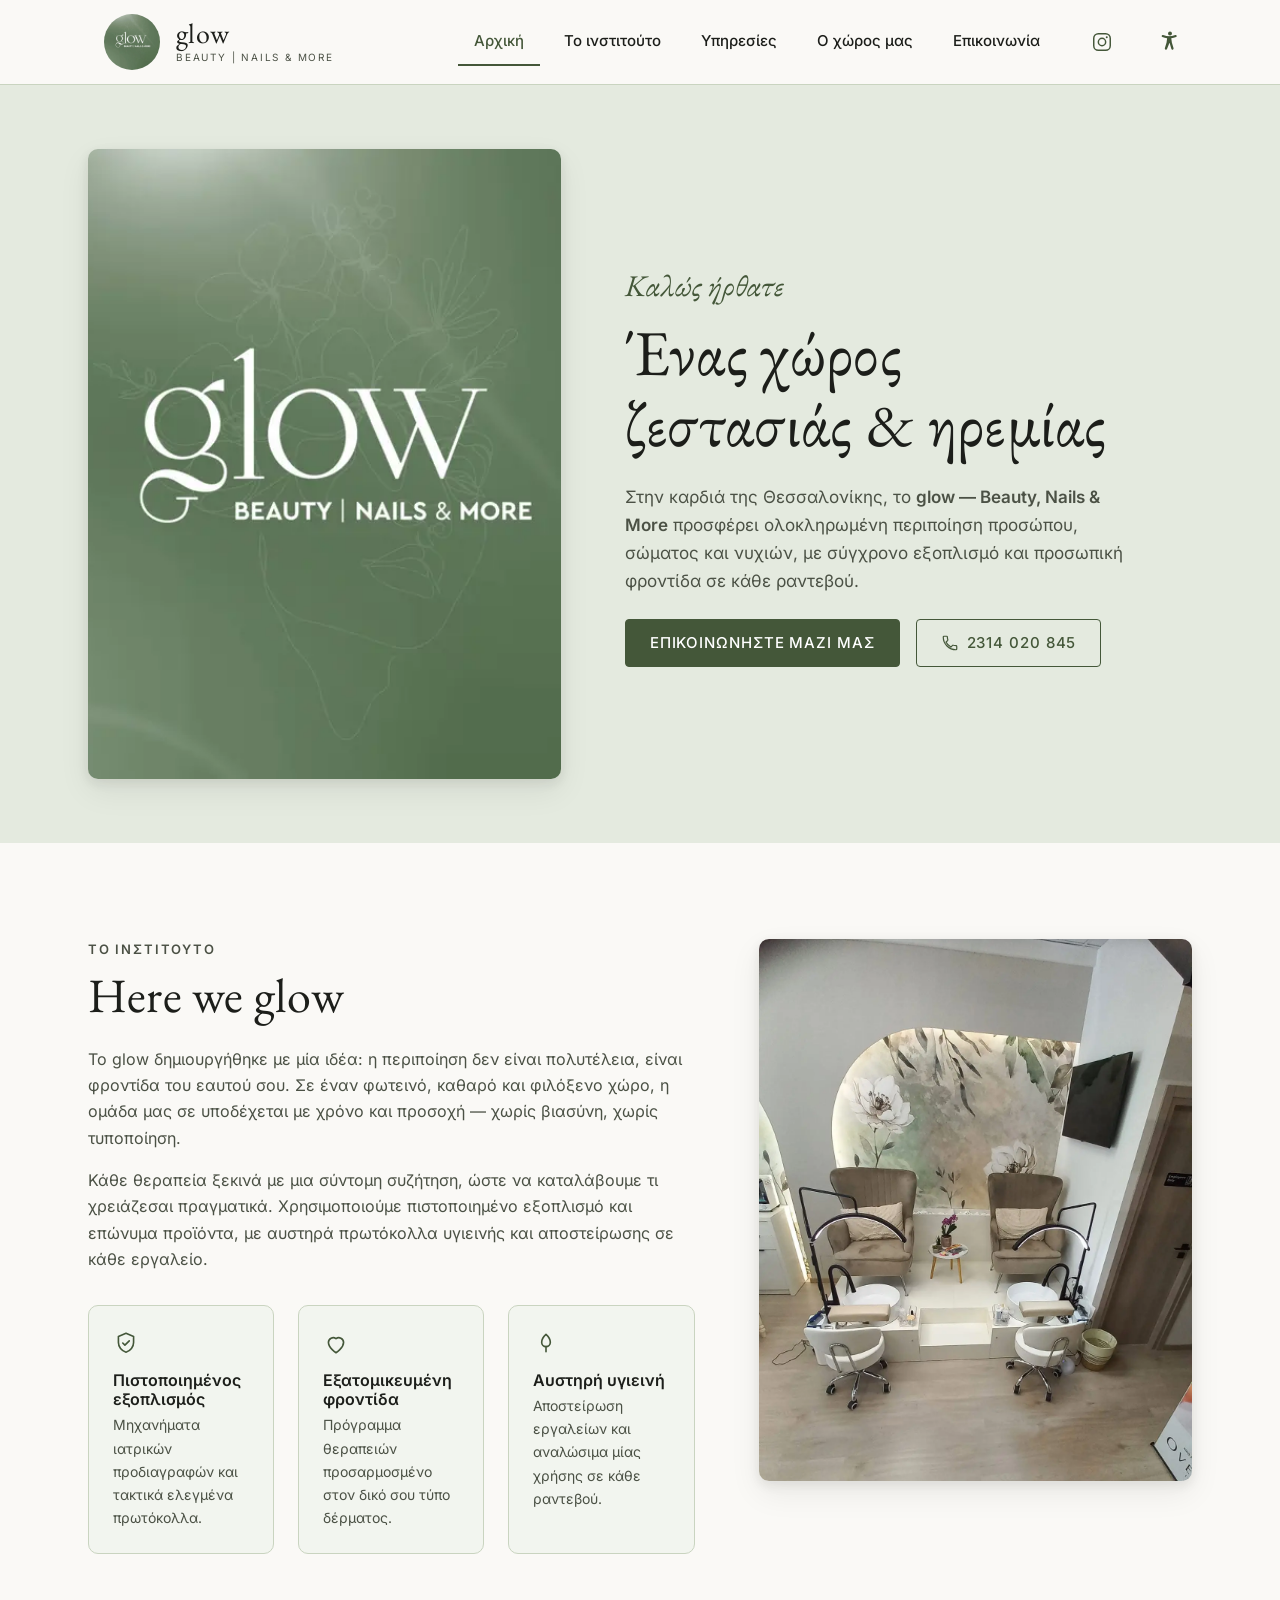
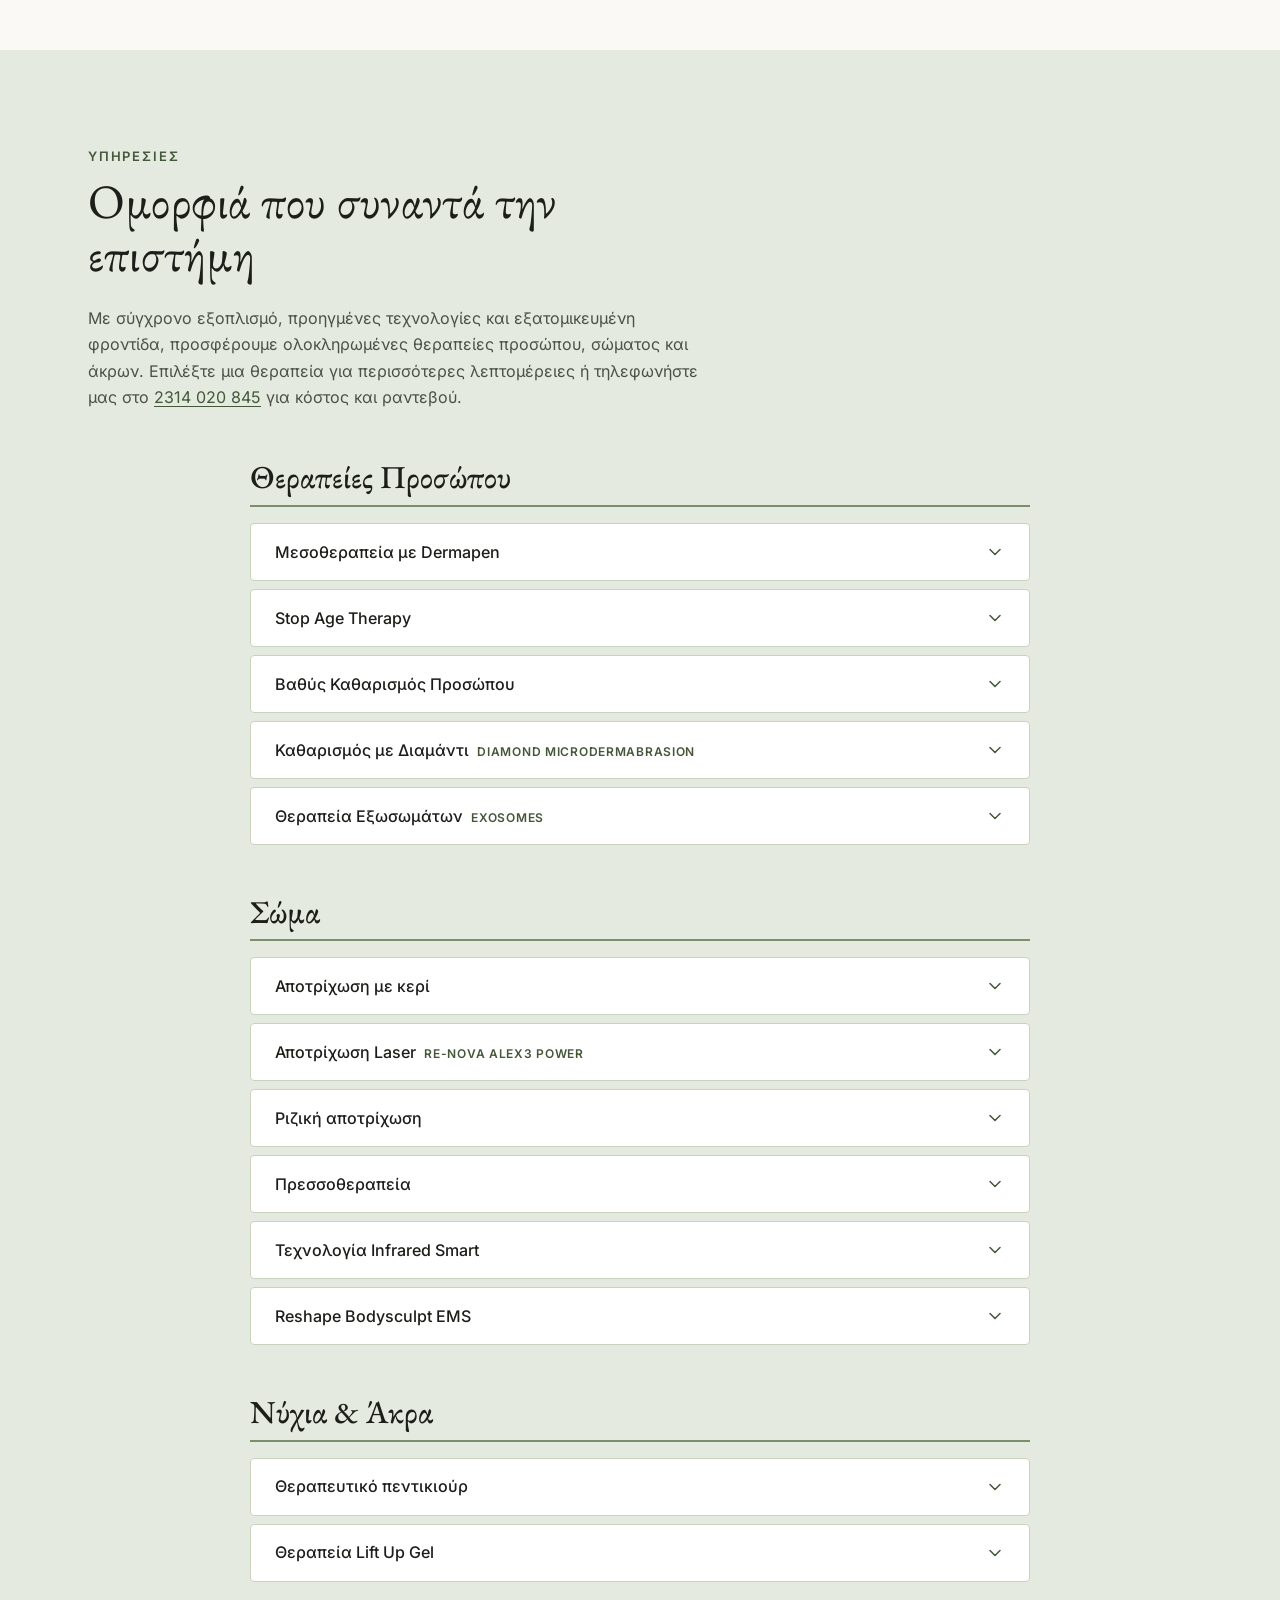
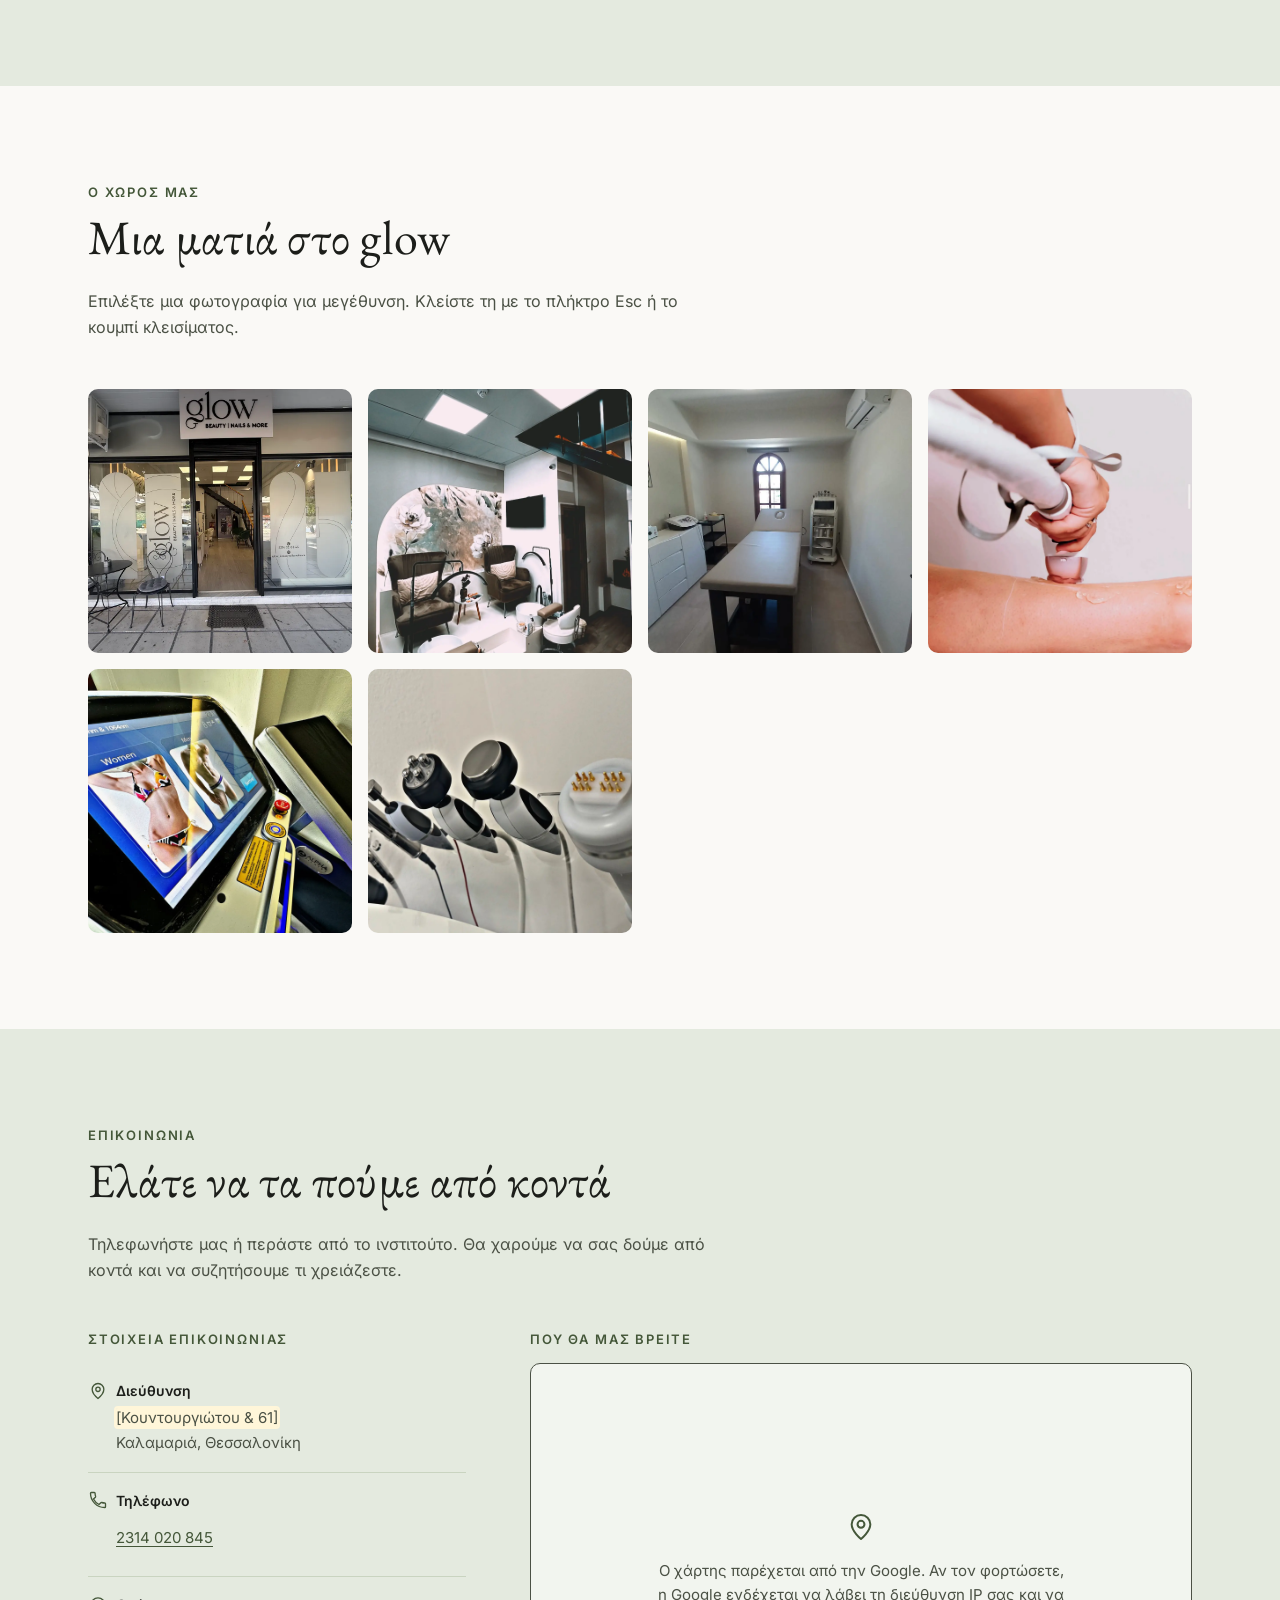
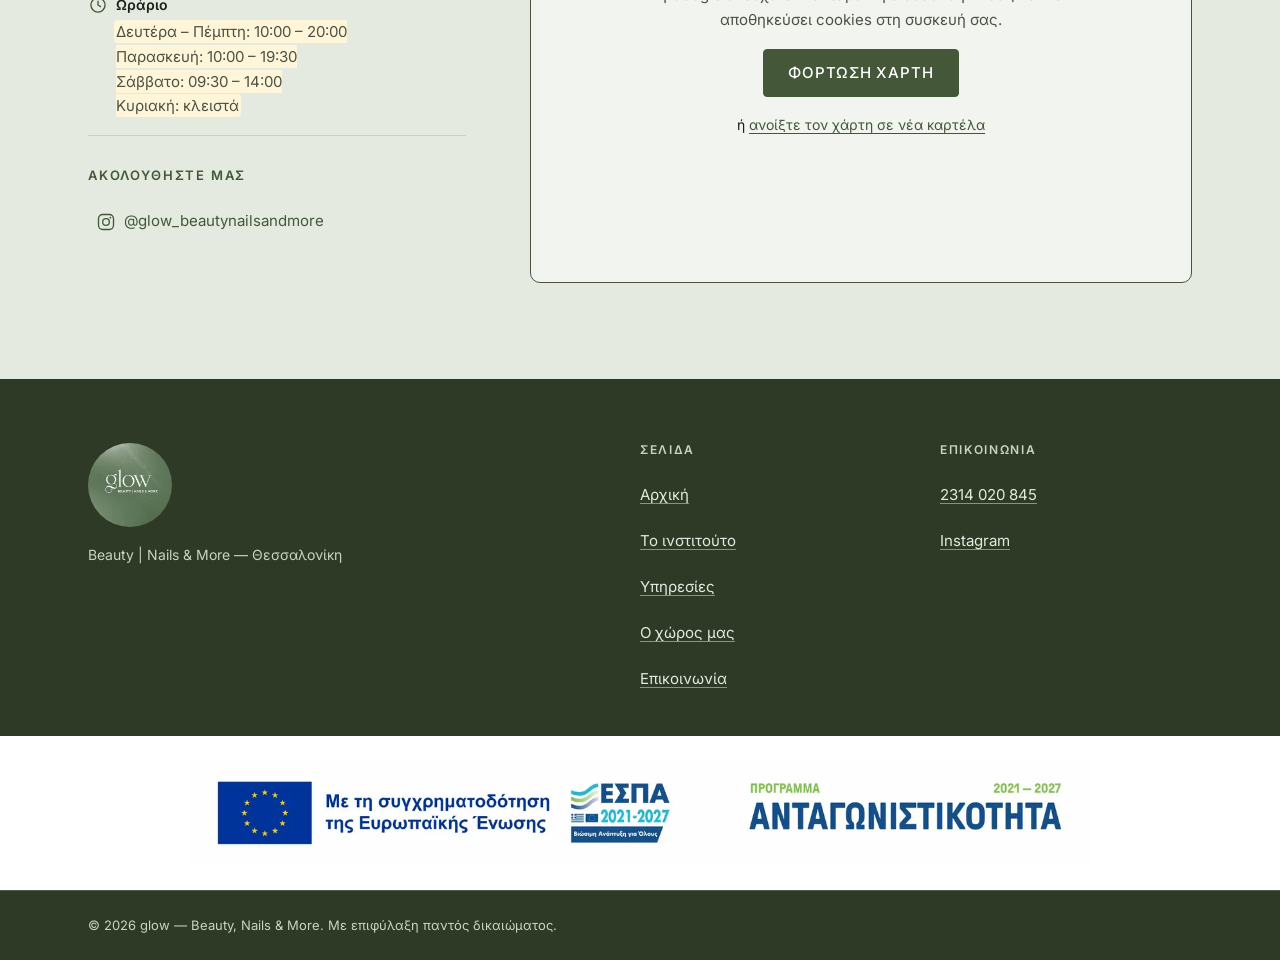
==== index.html @ 125088b6 "Rebuild services from the salon's treatment list Replaces the four placeholder cards with the real m" ====
<!DOCTYPE html>
<html lang="el">
<head>
<meta charset="utf-8">
<meta name="viewport" content="width=device-width, initial-scale=1">
<title>glow — Beauty, Nails &amp; More | Ινστιτούτο ομορφιάς στη Θεσσαλονίκη</title>
<meta name="description" content="Το glow — Beauty, Nails &amp; More είναι ένας χώρος περιποίησης στη Θεσσαλονίκη. Αποτρίχωση με laser Alexandrite, περιποίηση νυχιών, θεραπείες προσώπου και σώματος.">
<meta name="theme-color" content="#445739">

<meta property="og:type" content="website">
<meta property="og:locale" content="el_GR">
<meta property="og:title" content="glow — Beauty, Nails &amp; More | Θεσσαλονίκη">
<meta property="og:description" content="Ένας χώρος ζεστασιάς και ηρεμίας στη Θεσσαλονίκη. Laser, νύχια, πρόσωπο, σώμα.">
<meta property="og:image" content="assets/img/logo-glow-green.jpg">
<meta property="og:image:width" content="600">
<meta property="og:image:height" content="600">

<link rel="icon" href="assets/img/logo-glow-green.jpg">

<!-- Fonts are self-hosted (assets/fonts/). Nothing is requested from
     Google, so no visitor IP address leaves this domain. -->
<link rel="preload" href="assets/fonts/eb-garamond-400-greek.woff2" as="font" type="font/woff2" crossorigin>
<link rel="preload" href="assets/fonts/inter-400-greek.woff2" as="font" type="font/woff2" crossorigin>
<link rel="stylesheet" href="assets/css/fonts.css">
<link rel="stylesheet" href="assets/css/style.css">

<script type="application/ld+json">
{
  "@context": "https://schema.org",
  "@type": "BeautySalon",
  "name": "glow — Beauty, Nails & More",
  "image": "assets/img/logo-glow-green.jpg",
  "telephone": "+302314020845",
  "address": {
    "@type": "55132",
    "streetAddress": "Κουντουριώτου 61, Καλαμαριά",
    "addressLocality": "Θεσσαλονίκη",
    "addressCountry": "GR"
  },
  "sameAs": ["https://www.instagram.com/glow_beautynailsandmore/"],
  "priceRange": "€€"
}
</script>
</head>

<body>
<a class="skip-link" href="#main">Μετάβαση στο κύριο περιεχόμενο</a>

<!-- ══════════ HEADER ══════════ -->
<header class="site-header" id="siteHeader">
  <div class="wrap header-inner">

    <a class="brand" href="#hero">
      <picture><source srcset="assets/img/logo-glow-green.webp" type="image/webp"><img src="assets/img/logo-glow-green.jpg" alt="" width="600" height="600" class="brand__mark" decoding="async"></picture>
      <span class="brand__text">
        <span class="brand__name">glow</span>
        <span class="brand__tag">Beauty | Nails &amp; More</span>
      </span>
      <span class="visually-hidden">glow — Beauty, Nails &amp; More, αρχική σελίδα</span>
    </a>

    <button class="nav-toggle" id="navToggle" type="button"
            aria-expanded="false" aria-controls="primaryNav">
      <span class="nav-toggle__bars" aria-hidden="true"><span></span><span></span><span></span></span>
      <span class="nav-toggle__label">Μενού</span>
    </button>

    <nav class="primary-nav" id="primaryNav" aria-label="Κύρια πλοήγηση">
      <ul>
        <li><a href="#hero" class="is-current" aria-current="page">Αρχική</a></li>
        <li><a href="#about">Το ινστιτούτο</a></li>
        <li><a href="#services">Υπηρεσίες</a></li>
        <li><a href="#gallery">Ο χώρος μας</a></li>
        <li><a href="#contact">Επικοινωνία</a></li>
      </ul>
    </nav>

    <ul class="social social--header">
      <li>
        <a href="https://www.instagram.com/glow_beautynailsandmore/" target="_blank" rel="noopener noreferrer">
          <svg viewBox="0 0 24 24" aria-hidden="true" focusable="false" width="22" height="22">
            <rect x="3" y="3" width="18" height="18" rx="5" fill="none" stroke="currentColor" stroke-width="1.6"/>
            <circle cx="12" cy="12" r="4" fill="none" stroke="currentColor" stroke-width="1.6"/>
            <circle cx="17.2" cy="6.8" r="1.1" fill="currentColor"/>
          </svg>
          <span class="visually-hidden">Το glow στο Instagram (ανοίγει σε νέα καρτέλα)</span>
        </a>
      </li>
    </ul>

    <div class="a11y" id="a11y" hidden>
      <button type="button" class="a11y__toggle" id="a11yToggle"
              aria-expanded="false" aria-controls="a11yPanel">
        <svg viewBox="0 0 24 24" aria-hidden="true" focusable="false" width="26" height="26">
          <circle cx="12" cy="4.2" r="1.8" fill="currentColor"/>
          <path fill="currentColor" d="M12 6.7c-2.2 0-4.4-.4-6.4-1.1a1 1 0 0 0-.68 1.88c1.4.5 2.9.86 4.42 1.05l-.52 3.9-1.6 5.4a1.05 1.05 0 0 0 2.01.6L11 14.1c.24-.79.36-1.19.5-1.19s.26.4.5 1.19l1.29 4.33a1.05 1.05 0 0 0 2.01-.6l-1.6-5.4-.52-3.9c1.52-.19 3.02-.55 4.42-1.05a1 1 0 0 0-.68-1.88c-2 .7-4.2 1.1-6.4 1.1Z"/>
        </svg>
        <span class="visually-hidden">Επιλογές προσβασιμότητας</span>
      </button>
    
      <div class="a11y__panel" id="a11yPanel" role="dialog" aria-modal="false"
           aria-labelledby="a11yHeading" hidden>
        <div class="a11y__head">
          <h2 id="a11yHeading">Προσβασιμότητα</h2>
          <button type="button" class="a11y__close" id="a11yClose">
            <svg viewBox="0 0 24 24" aria-hidden="true" focusable="false" width="22" height="22"><path fill="none" stroke="currentColor" stroke-width="2" stroke-linecap="round" d="m6 6 12 12M18 6 6 18"/></svg>
            <span class="visually-hidden">Κλείσιμο επιλογών προσβασιμότητας</span>
          </button>
        </div>
    
        <div class="a11y__group">
          <span class="a11y__grouplabel" id="fsLabel">Μέγεθος κειμένου</span>
          <div class="a11y__stepper" role="group" aria-labelledby="fsLabel">
            <button type="button" class="a11y__step" id="fsMinus" aria-label="Μείωση μεγέθους κειμένου">
              <span aria-hidden="true">A−</span>
            </button>
            <span class="a11y__level" id="fsLevel" aria-live="polite">Κανονικό</span>
            <button type="button" class="a11y__step" id="fsPlus" aria-label="Αύξηση μεγέθους κειμένου">
              <span aria-hidden="true">A+</span>
            </button>
          </div>
        </div>
    
        <button type="button" class="a11y__opt" data-a11y="contrast" aria-pressed="false">
          <svg viewBox="0 0 24 24" aria-hidden="true" focusable="false" width="22" height="22"><circle cx="12" cy="12" r="9" fill="none" stroke="currentColor" stroke-width="1.6"/><path fill="currentColor" d="M12 3a9 9 0 0 1 0 18Z"/></svg>
          <span>Υψηλή αντίθεση</span>
        </button>
    
        <button type="button" class="a11y__opt" data-a11y="links" aria-pressed="false">
          <svg viewBox="0 0 24 24" aria-hidden="true" focusable="false" width="22" height="22"><path fill="none" stroke="currentColor" stroke-width="1.6" stroke-linecap="round" d="M9 15a3 3 0 0 1 0-4l2-2a3 3 0 0 1 4 4M15 9a3 3 0 0 1 0 4l-2 2a3 3 0 0 1-4-4"/></svg>
          <span>Ανάδειξη συνδέσμων</span>
        </button>
    
        <button type="button" class="a11y__opt" data-a11y="readable" aria-pressed="false">
          <svg viewBox="0 0 24 24" aria-hidden="true" focusable="false" width="22" height="22"><path fill="none" stroke="currentColor" stroke-width="1.6" stroke-linecap="round" stroke-linejoin="round" d="M4 7V5h16v2M9 5v14M7 19h4"/></svg>
          <span>Ευανάγνωστη γραμματοσειρά</span>
        </button>
    
        <button type="button" class="a11y__opt" data-a11y="grayscale" aria-pressed="false">
          <svg viewBox="0 0 24 24" aria-hidden="true" focusable="false" width="22" height="22"><circle cx="12" cy="12" r="9" fill="none" stroke="currentColor" stroke-width="1.6"/><path fill="currentColor" d="M12 3a9 9 0 0 0 0 18Z" opacity=".45"/></svg>
          <span>Κλίμακα του γκρι</span>
        </button>
    
        <button type="button" class="a11y__opt" data-a11y="bigcursor" aria-pressed="false">
          <svg viewBox="0 0 24 24" aria-hidden="true" focusable="false" width="22" height="22"><path fill="none" stroke="currentColor" stroke-width="1.6" stroke-linejoin="round" d="M5 3v14l3.5-3.5L11 20l2.5-1-2.5-6H16Z"/></svg>
          <span>Μεγάλος δείκτης</span>
        </button>
    
        <button type="button" class="a11y__opt" data-a11y="spacing" aria-pressed="false">
          <svg viewBox="0 0 24 24" aria-hidden="true" focusable="false" width="22" height="22"><path fill="none" stroke="currentColor" stroke-width="1.6" stroke-linecap="round" stroke-linejoin="round" d="M4 8h16M4 16h16M7 5 4 8l3 3M17 5l3 3-3 3"/></svg>
          <span>Αποστάσεις κειμένου</span>
        </button>
    
        <button type="button" class="a11y__opt" data-a11y="guide" aria-pressed="false">
          <svg viewBox="0 0 24 24" aria-hidden="true" focusable="false" width="22" height="22"><path fill="none" stroke="currentColor" stroke-width="1.6" stroke-linecap="round" d="M3 12h18M6 9v6M18 9v6"/></svg>
          <span>Οδηγός ανάγνωσης</span>
        </button>
    
        <button type="button" class="a11y__opt" data-a11y="nomotion" aria-pressed="false">
          <svg viewBox="0 0 24 24" aria-hidden="true" focusable="false" width="22" height="22"><rect x="6" y="5" width="4" height="14" rx="1" fill="currentColor"/><rect x="14" y="5" width="4" height="14" rx="1" fill="currentColor"/></svg>
          <span>Παύση κινήσεων</span>
        </button>
    
        <button type="button" class="a11y__reset" id="a11yReset">Επαναφορά ρυθμίσεων</button>
      </div>
    </div>

  </div>
</header>

<main id="main">

  <!-- ══════════ HERO ══════════ -->
  <section class="hero" id="hero" aria-labelledby="heroTitle">
    <div class="wrap hero__inner">

      <figure class="hero__media">
        <picture><source srcset="assets/img/logo-glow-green.webp" type="image/webp"><img src="assets/img/logo-glow-green.jpg"
             alt="Το λογότυπο του glow σαν καλωσόρισμα."
             width="1152" height="2048" fetchpriority="high" decoding="async"></picture>
      </figure>

      <div class="hero__body">
        <p class="script-line">Καλώς ήρθατε</p>
        <h1 id="heroTitle" class="display">Ένας χώρος<br>ζεστασιάς &amp; ηρεμίας</h1>
        <p class="lead">
          Στην καρδιά της Θεσσαλονίκης, το <strong>glow — Beauty, Nails &amp; More</strong>
          προσφέρει ολοκληρωμένη περιποίηση προσώπου, σώματος και νυχιών, με σύγχρονο
          εξοπλισμό και προσωπική φροντίδα σε κάθε ραντεβού.
        </p>
        <div class="hero__actions">
          <a class="btn btn--primary" href="#contact">Επικοινωνήστε μαζί μας</a>
          <a class="btn btn--ghost" href="tel:+302314020845">
            <svg viewBox="0 0 24 24" aria-hidden="true" focusable="false" width="18" height="18">
              <path fill="none" stroke="currentColor" stroke-width="1.6" stroke-linecap="round" stroke-linejoin="round" d="M6.6 10.8a15.1 15.1 0 0 0 6.6 6.6l2.2-2.2c.3-.3.7-.4 1-.2 1.2.4 2.4.6 3.6.6.6 0 1 .4 1 1V20c0 .6-.4 1-1 1A17 17 0 0 1 3 4c0-.6.4-1 1-1h3.5c.6 0 1 .4 1 1 0 1.3.2 2.5.6 3.6.1.4 0 .8-.2 1l-2.3 2.2Z"/>
            </svg>
            2314 020 845
          </a>
        </div>
      </div>

    </div>
  </section>

  <!-- ══════════ ABOUT ══════════ -->
  <section class="section about" id="about" aria-labelledby="aboutTitle">
    <div class="wrap about__inner">

      <div class="about__body">
        <p class="eyebrow">Το ινστιτούτο</p>
        <h2 id="aboutTitle" class="display display--md">Here we glow</h2>
        <p>
          Το glow δημιουργήθηκε με μία ιδέα: η περιποίηση δεν είναι πολυτέλεια, είναι
          φροντίδα του εαυτού σου. Σε έναν φωτεινό, καθαρό και φιλόξενο χώρο, η ομάδα μας
          σε υποδέχεται με χρόνο και προσοχή — χωρίς βιασύνη, χωρίς τυποποίηση.
        </p>
        <p>
          Κάθε θεραπεία ξεκινά με μια σύντομη συζήτηση, ώστε να καταλάβουμε τι χρειάζεσαι
          πραγματικά. Χρησιμοποιούμε πιστοποιημένο εξοπλισμό και επώνυμα προϊόντα, με
          αυστηρά πρωτόκολλα υγιεινής και αποστείρωσης σε κάθε εργαλείο.
        </p>

        <ul class="pillars">
          <li>
            <svg viewBox="0 0 24 24" aria-hidden="true" focusable="false" width="26" height="26">
              <path fill="none" stroke="currentColor" stroke-width="1.5" stroke-linecap="round" stroke-linejoin="round" d="M12 3l7 3v5.5c0 4.1-2.9 7.9-7 9-4.1-1.1-7-4.9-7-9V6l7-3Z"/>
              <path fill="none" stroke="currentColor" stroke-width="1.5" stroke-linecap="round" stroke-linejoin="round" d="m9 12 2 2 4-4"/>
            </svg>
            <h3>Πιστοποιημένος εξοπλισμός</h3>
            <p>Μηχανήματα ιατρικών προδιαγραφών και τακτικά ελεγμένα πρωτόκολλα.</p>
          </li>
          <li>
            <svg viewBox="0 0 24 24" aria-hidden="true" focusable="false" width="26" height="26">
              <path fill="none" stroke="currentColor" stroke-width="1.5" stroke-linecap="round" stroke-linejoin="round" d="M12 21s-7-4.4-7-9.6A4.4 4.4 0 0 1 12 8a4.4 4.4 0 0 1 7 3.4C19 16.6 12 21 12 21Z"/>
            </svg>
            <h3>Εξατομικευμένη φροντίδα</h3>
            <p>Πρόγραμμα θεραπειών προσαρμοσμένο στον δικό σου τύπο δέρματος.</p>
          </li>
          <li>
            <svg viewBox="0 0 24 24" aria-hidden="true" focusable="false" width="26" height="26">
              <path fill="none" stroke="currentColor" stroke-width="1.5" stroke-linecap="round" stroke-linejoin="round" d="M12 4c2.5 2.2 4 4.8 4 7.4a4 4 0 0 1-8 0C8 8.8 9.5 6.2 12 4Z"/>
              <path fill="none" stroke="currentColor" stroke-width="1.5" stroke-linecap="round" d="M12 15.4V20"/>
            </svg>
            <h3>Αυστηρή υγιεινή</h3>
            <p>Αποστείρωση εργαλείων και αναλώσιμα μίας χρήσης σε κάθε ραντεβού.</p>
          </li>
        </ul>
      </div>

      <figure class="about__media">
        <picture><source srcset="assets/img/pedicure-lounge.webp" type="image/webp"><img src="assets/img/pedicure-lounge.jpg"
             alt="Ο χώρος θεραπείας του glow από την εσωτερική πλευρά του δωματιού και με πρώσοψη τον διάδρομο του κέντρου αισθητικής."
             width="1152" height="2048" fetchpriority="high" decoding="async"></picture>
      </figure>

    </div>
  </section>

  <!-- ══════════ SERVICES ══════════ -->
  <section class="section section--tinted services" id="services" aria-labelledby="servicesTitle">
    <div class="wrap">
      <header class="section-head">
        <p class="eyebrow">Υπηρεσίες</p>
        <h2 id="servicesTitle" class="display display--md">Ομορφιά που συναντά την επιστήμη</h2>
        <p class="section-head__note">
          Με σύγχρονο εξοπλισμό, προηγμένες τεχνολογίες και εξατομικευμένη φροντίδα,
          προσφέρουμε ολοκληρωμένες θεραπείες προσώπου, σώματος και άκρων. Επιλέξτε μια
          θεραπεία για περισσότερες λεπτομέρειες ή τηλεφωνήστε μας στο
          <a href="tel:+302314020845">2314 020 845</a> για κόστος και ραντεβού.
        </p>
      </header>

      <div class="treatments-wrap">

        <!-- ─── Πρόσωπο ─── -->
        <section class="service-cat" aria-labelledby="cat-face">
          <h3 class="service-cat__title" id="cat-face">Θεραπείες Προσώπου</h3>

          <details class="treatment">
            <summary><span class="treatment__name">Μεσοθεραπεία με Dermapen</span><svg class="treatment__chev" viewBox="0 0 24 24" width="20" height="20" aria-hidden="true" focusable="false"><path fill="none" stroke="currentColor" stroke-width="1.8" stroke-linecap="round" stroke-linejoin="round" d="m6 9 6 6 6-6"/></svg></summary>
            <div class="treatment__body"><p>Σύγχρονη θεραπεία μικροβελονισμού που ενεργοποιεί τους φυσικούς μηχανισμούς ανάπλασης της επιδερμίδας. Μέσω της δημιουργίας μικροδιαύλων διευκολύνεται η βαθύτερη διείσδυση δραστικών συστατικών, ενώ διεγείρεται η παραγωγή κολλαγόνου και ελαστίνης. Βελτιώνει την υφή και τη λάμψη, μειώνει λεπτές γραμμές, ουλές ακμής, δυσχρωμίες και διεσταλμένους πόρους, χαρίζοντας ένα πιο νεανικό και υγιές πρόσωπο.</p></div>
          </details>

          <details class="treatment">
            <summary><span class="treatment__name">Stop Age Therapy</span><svg class="treatment__chev" viewBox="0 0 24 24" width="20" height="20" aria-hidden="true" focusable="false"><path fill="none" stroke="currentColor" stroke-width="1.8" stroke-linecap="round" stroke-linejoin="round" d="m6 9 6 6 6-6"/></svg></summary>
            <div class="treatment__body"><p>Προηγμένη θεραπεία αντιγήρανσης που συνδυάζει ραδιοσυχνότητες (RF) και κλασματικές ραδιοσυχνότητες (Fractional RF) για βαθιά αναδόμηση της επιδερμίδας. Η θερμική ενέργεια διεγείρει την παραγωγή νέου κολλαγόνου και ελαστίνης, προσφέροντας σύσφιξη, βελτίωση της ελαστικότητας και μείωση των ρυτίδων και των σημαδιών γήρανσης — για πιο σφριγηλή, λεία και ανανεωμένη επιδερμίδα, χωρίς χειρουργική επέμβαση.</p></div>
          </details>

          <details class="treatment">
            <summary><span class="treatment__name">Βαθύς Καθαρισμός Προσώπου</span><svg class="treatment__chev" viewBox="0 0 24 24" width="20" height="20" aria-hidden="true" focusable="false"><path fill="none" stroke="currentColor" stroke-width="1.8" stroke-linecap="round" stroke-linejoin="round" d="m6 9 6 6 6-6"/></svg></summary>
            <div class="treatment__body"><p>Η βασική θεραπεία για υγιή και καθαρή επιδερμίδα. Απομακρύνει το σμήγμα, τα νεκρά κύτταρα και τους ρύπους που φράζουν τους πόρους, βοηθώντας στην πρόληψη της ακμής και των μαύρων στιγμάτων. Η επιδερμίδα αποκτά καθαρή, φρέσκια και ανανεωμένη όψη και προετοιμάζεται ιδανικά για κάθε άλλη θεραπεία.</p></div>
          </details>

          <details class="treatment">
            <summary><span class="treatment__name">Καθαρισμός με Διαμάντι <span class="treatment__sub">Diamond Microdermabrasion</span></span><svg class="treatment__chev" viewBox="0 0 24 24" width="20" height="20" aria-hidden="true" focusable="false"><path fill="none" stroke="currentColor" stroke-width="1.8" stroke-linecap="round" stroke-linejoin="round" d="m6 9 6 6 6-6"/></svg></summary>
            <div class="treatment__body"><p>Ήπια αλλά αποτελεσματική θεραπεία απολέπισης που απομακρύνει τα νεκρά κύτταρα με ειδική κεφαλή διαμαντιού. Βελτιώνει την υφή και τη φωτεινότητα του δέρματος, μειώνει λεπτές γραμμές, δυσχρωμίες και διεσταλμένους πόρους, ενώ ενισχύει την απορρόφηση των προϊόντων. Το αποτέλεσμα είναι μια πιο λεία, λαμπερή και ανανεωμένη επιδερμίδα από την πρώτη κιόλας συνεδρία.</p></div>
          </details>

          <details class="treatment">
            <summary><span class="treatment__name">Θεραπεία Εξωσωμάτων <span class="treatment__sub">Exosomes</span></span><svg class="treatment__chev" viewBox="0 0 24 24" width="20" height="20" aria-hidden="true" focusable="false"><path fill="none" stroke="currentColor" stroke-width="1.8" stroke-linecap="round" stroke-linejoin="round" d="m6 9 6 6 6-6"/></svg></summary>
            <div class="treatment__body"><p>Μία από τις πιο σύγχρονες εξελίξεις στην αναγεννητική φροντίδα του δέρματος. Τα εξωσώματα είναι βιοδραστικοί «αγγελιοφόροι» που ενισχύουν την επικοινωνία μεταξύ των κυττάρων, διεγείροντας τους φυσικούς μηχανισμούς αναγέννησης. Αυξάνουν την παραγωγή κολλαγόνου και ελαστίνης, βελτιώνουν την υφή και την ελαστικότητα, μειώνουν λεπτές γραμμές, δυσχρωμίες και ουλές, και προσφέρουν βαθιά αναζωογόνηση και λάμψη.</p></div>
          </details>
        </section>

        <!-- ─── Σώμα ─── -->
        <section class="service-cat" aria-labelledby="cat-body">
          <h3 class="service-cat__title" id="cat-body">Σώμα</h3>

          <details class="treatment">
            <summary><span class="treatment__name">Αποτρίχωση με κερί</span><svg class="treatment__chev" viewBox="0 0 24 24" width="20" height="20" aria-hidden="true" focusable="false"><path fill="none" stroke="currentColor" stroke-width="1.8" stroke-linecap="round" stroke-linejoin="round" d="m6 9 6 6 6-6"/></svg></summary>
            <div class="treatment__body"><p>Κλασική αποτρίχωση με κερί, για γρήγορο και καθαρό αποτέλεσμα σε πρόσωπο και σώμα.</p></div>
          </details>

          <details class="treatment">
            <summary><span class="treatment__name">Αποτρίχωση Laser <span class="treatment__sub">RE-NOVA ALEX3 POWER</span></span><svg class="treatment__chev" viewBox="0 0 24 24" width="20" height="20" aria-hidden="true" focusable="false"><path fill="none" stroke="currentColor" stroke-width="1.8" stroke-linecap="round" stroke-linejoin="round" d="m6 9 6 6 6-6"/></svg></summary>
            <div class="treatment__body"><p>Λεία και απαλή επιδερμίδα με την προηγμένη τεχνολογία RE-NOVA ALEX3 POWER. Το σύστημα συνδυάζει τρία μήκη κύματος (755nm Alexandrite, 808nm Diode και 1064nm Nd:YAG), προσφέροντας αποτελεσματική και ασφαλή εφαρμογή σε διαφορετικούς τύπους δέρματος και τριχοφυΐας. Χάρη στο εξελιγμένο σύστημα ψύξης, η θεραπεία είναι άνετη και γρήγορη, με σταδιακή και μακροχρόνια μείωση της τριχοφυΐας.</p></div>
          </details>

          <details class="treatment">
            <summary><span class="treatment__name">Ριζική αποτρίχωση</span><svg class="treatment__chev" viewBox="0 0 24 24" width="20" height="20" aria-hidden="true" focusable="false"><path fill="none" stroke="currentColor" stroke-width="1.8" stroke-linecap="round" stroke-linejoin="round" d="m6 9 6 6 6-6"/></svg></summary>
            <div class="treatment__body"><p>Η ιδανική λύση για την απομάκρυνση μεμονωμένων τριχών — ακόμη και πολύ ανοιχτόχρωμων, λευκών ή κόκκινων — που δεν αντιμετωπίζονται αποτελεσματικά με laser. Με εφαρμογή σε κάθε θύλακα ξεχωριστά επιτυγχάνεται μόνιμη καταστροφή της τρίχας, για ένα ολοκληρωμένο και φυσικό αποτέλεσμα.</p></div>
          </details>

          <details class="treatment">
            <summary><span class="treatment__name">Πρεσσοθεραπεία</span><svg class="treatment__chev" viewBox="0 0 24 24" width="20" height="20" aria-hidden="true" focusable="false"><path fill="none" stroke="currentColor" stroke-width="1.8" stroke-linecap="round" stroke-linejoin="round" d="m6 9 6 6 6-6"/></svg></summary>
            <div class="treatment__body"><p>Χαλαρωτική και αποτελεσματική θεραπεία που ενεργοποιεί τη λεμφική και φλεβική κυκλοφορία μέσω διαδοχικών πιέσεων. Συμβάλλει στη μείωση της κατακράτησης υγρών, στην αποσυμφόρηση των κάτω άκρων, στη βελτίωση της κυκλοφορίας και στην αντιμετώπιση της κυτταρίτιδας, χαρίζοντας αίσθηση ελαφρότητας και ευεξίας.</p></div>
          </details>

          <details class="treatment">
            <summary><span class="treatment__name">Τεχνολογία Infrared Smart</span><svg class="treatment__chev" viewBox="0 0 24 24" width="20" height="20" aria-hidden="true" focusable="false"><path fill="none" stroke="currentColor" stroke-width="1.8" stroke-linecap="round" stroke-linejoin="round" d="m6 9 6 6 6-6"/></svg></summary>
            <div class="treatment__body"><p>Αξιοποιεί την υπέρυθρη θερμότητα για να αυξήσει την τοπική μικροκυκλοφορία και να ενισχύσει τον μεταβολισμό. Βοηθά στη χαλάρωση των μυών, στην αποβολή τοξινών και στη μείωση της κατακράτησης υγρών, αποτελώντας ιδανικό συμπλήρωμα σε προγράμματα αδυνατίσματος και σύσφιξης.</p></div>
          </details>

          <details class="treatment">
            <summary><span class="treatment__name">Reshape Bodysculpt EMS</span><svg class="treatment__chev" viewBox="0 0 24 24" width="20" height="20" aria-hidden="true" focusable="false"><path fill="none" stroke="currentColor" stroke-width="1.8" stroke-linecap="round" stroke-linejoin="round" d="m6 9 6 6 6-6"/></svg></summary>
            <div class="treatment__body"><p>Χρησιμοποιεί υψηλής έντασης ηλεκτρομαγνητικούς παλμούς για έντονες μυϊκές συσπάσεις, αντίστοιχες με χιλιάδες ασκήσεις σε μία συνεδρία. Συμβάλλει στην ενδυνάμωση και τόνωση των μυών, στη σύσφιξη του σώματος και στη βελτίωση του περιγράμματος, ενώ υποστηρίζει τη μείωση του τοπικού λίπους σε συνδυασμό με σωστή διατροφή και άσκηση.</p></div>
          </details>
        </section>

        <!-- ─── Νύχια & Άκρα ─── -->
        <section class="service-cat" aria-labelledby="cat-nails">
          <h3 class="service-cat__title" id="cat-nails">Νύχια &amp; Άκρα</h3>

          <details class="treatment">
            <summary><span class="treatment__name">Θεραπευτικό πεντικιούρ</span><svg class="treatment__chev" viewBox="0 0 24 24" width="20" height="20" aria-hidden="true" focusable="false"><path fill="none" stroke="currentColor" stroke-width="1.8" stroke-linecap="round" stroke-linejoin="round" d="m6 9 6 6 6-6"/></svg></summary>
            <div class="treatment__body"><p>Ολοκληρωμένη, θεραπευτική περιποίηση των ποδιών και των νυχιών, για υγιή και περιποιημένη εμφάνιση.</p></div>
          </details>

          <details class="treatment">
            <summary><span class="treatment__name">Θεραπεία Lift Up Gel</span><svg class="treatment__chev" viewBox="0 0 24 24" width="20" height="20" aria-hidden="true" focusable="false"><path fill="none" stroke="currentColor" stroke-width="1.8" stroke-linecap="round" stroke-linejoin="round" d="m6 9 6 6 6-6"/></svg></summary>
            <div class="treatment__body"><p>Επαγγελματικό σύστημα UV/LED gel σχεδιασμένο κυρίως για νύχια με είσφρυση ή έντονη κυρτότητα. Ανασηκώνει και εξισορροπεί την καμπύλη του νυχιού, μειώνοντας την πίεση στα πλάγια και βελτιώνοντας την εμφάνιση και την άνεση. Η εφαρμογή γίνεται από εκπαιδευμένο επαγγελματία, είναι μη επεμβατική και δεν απαιτεί χειρουργείο. Δεν θεραπεύει την αιτία της είσφρυσης σε σοβαρή πάθηση ή λοίμωξη· σε έντονο πόνο, πύον ή φλεγμονή απαιτείται αξιολόγηση από γιατρό.</p></div>
          </details>
        </section>

      </div>
    </div>
  </section>

  <!-- ══════════ GALLERY ══════════ -->
  <section class="section gallery" id="gallery" aria-labelledby="galleryTitle">
    <div class="wrap">
      <header class="section-head">
        <p class="eyebrow">Ο χώρος μας</p>
        <h2 id="galleryTitle" class="display display--md">Μια ματιά στο glow</h2>
        <p class="section-head__note">
          Επιλέξτε μια φωτογραφία για μεγέθυνση. Κλείστε τη με το πλήκτρο Esc ή το κουμπί
          κλεισίματος.
        </p>
      </header>

      <ul class="gallery-grid" id="galleryGrid">
        <li>
          <button type="button" class="gallery-item" data-src="assets/img/storefront.jpg" aria-label="Μεγέθυνση φωτογραφίας: η πρόσοψη του καταστήματος" data-caption="Η πρόσοψη του glow — Beauty, Nails &amp; More στη Θεσσαλονίκη.">
            <picture><source srcset="assets/img/storefront.webp" type="image/webp"><img src="assets/img/storefront.jpg" alt="Η πρόσοψη του glow με τη λευκή πινακίδα και τα τζαμωτά με το σήμα του καταστήματος." width="1200" height="900" loading="lazy" decoding="async"></picture>
            <span class="gallery-item__zoom" aria-hidden="true">
              <svg viewBox="0 0 24 24" width="20" height="20"><path fill="none" stroke="currentColor" stroke-width="1.8" stroke-linecap="round" d="M11 18a7 7 0 1 0 0-14 7 7 0 0 0 0 14Zm5-2 4 4M11 8v6M8 11h6"/></svg>
            </span>
          </button>
        </li>
        <li>
          <button type="button" class="gallery-item" data-src="assets/img/nail-studio.jpg" aria-label="Μεγέθυνση φωτογραφίας: ο χώρος περιποίησης νυχιών" data-caption="Ο χώρος περιποίησης νυχιών με τη φλοράλ τοιχογραφία.">
            <picture><source srcset="assets/img/nail-studio.webp" type="image/webp"><img src="assets/img/nail-studio.jpg" alt="Ο χώρος περιποίησης νυχιών με βελούδινες πολυθρόνες και φλοράλ τοιχογραφία." width="1170" height="2080" loading="lazy" decoding="async"></picture>
            <span class="gallery-item__zoom" aria-hidden="true">
              <svg viewBox="0 0 24 24" width="20" height="20"><path fill="none" stroke="currentColor" stroke-width="1.8" stroke-linecap="round" d="M11 18a7 7 0 1 0 0-14 7 7 0 0 0 0 14Zm5-2 4 4M11 8v6M8 11h6"/></svg>
            </span>
          </button>
        </li>
        <li>
          <button type="button" class="gallery-item" data-src="assets/img/treatment-room.jpg" aria-label="Μεγέθυνση φωτογραφίας: η καμπίνα θεραπειών" data-caption="Η καμπίνα θεραπειών προσώπου και σώματος.">
            <picture><source srcset="assets/img/treatment-room.webp" type="image/webp"><img src="assets/img/treatment-room.jpg" alt="Καμπίνα θεραπειών με κρεβάτι περιποίησης και μηχάνημα προσώπου." width="1152" height="2048" loading="lazy" decoding="async"></picture>
            <span class="gallery-item__zoom" aria-hidden="true">
              <svg viewBox="0 0 24 24" width="20" height="20"><path fill="none" stroke="currentColor" stroke-width="1.8" stroke-linecap="round" d="M11 18a7 7 0 1 0 0-14 7 7 0 0 0 0 14Zm5-2 4 4M11 8v6M8 11h6"/></svg>
            </span>
          </button>
        </li>
        <li>
          <button type="button" class="gallery-item" data-src="assets/img/laser-treatment.jpg" aria-label="Μεγέθυνση φωτογραφίας: συνεδρία αποτρίχωσης με laser" data-caption="Συνεδρία αποτρίχωσης με laser στο glow.">
            <picture><source srcset="assets/img/laser-treatment.webp" type="image/webp"><img src="assets/img/laser-treatment.jpg" alt="Αισθητικός εκτελεί συνεδρία αποτρίχωσης με laser στην κνήμη πελάτισσας." width="1200" height="1500" loading="lazy" decoding="async"></picture>
            <span class="gallery-item__zoom" aria-hidden="true">
              <svg viewBox="0 0 24 24" width="20" height="20"><path fill="none" stroke="currentColor" stroke-width="1.8" stroke-linecap="round" d="M11 18a7 7 0 1 0 0-14 7 7 0 0 0 0 14Zm5-2 4 4M11 8v6M8 11h6"/></svg>
            </span>
          </button>
        </li>
        <li>
          <button type="button" class="gallery-item" data-src="assets/img/laser-device.jpg" aria-label="Μεγέθυνση φωτογραφίας: το μηχάνημα laser" data-caption="Το laser Alexandrite 755 nm και Nd:YAG 1064 nm του ινστιτούτου.">
            <picture><source srcset="assets/img/laser-device.webp" type="image/webp"><img src="assets/img/laser-device.jpg" alt="Οθόνη χειρισμού του μηχανήματος laser αποτρίχωσης του ινστιτούτου." width="1200" height="1200" loading="lazy" decoding="async"></picture>
            <span class="gallery-item__zoom" aria-hidden="true">
              <svg viewBox="0 0 24 24" width="20" height="20"><path fill="none" stroke="currentColor" stroke-width="1.8" stroke-linecap="round" d="M11 18a7 7 0 1 0 0-14 7 7 0 0 0 0 14Zm5-2 4 4M11 8v6M8 11h6"/></svg>
            </span>
          </button>
        </li>
        <li>
          <button type="button" class="gallery-item" data-src="assets/img/body-device.jpg" aria-label="Μεγέθυνση φωτογραφίας: μηχάνημα θεραπειών σώματος" data-caption="Κεφαλές μηχανήματος θεραπειών σώματος — ραδιοσυχνότητες και καβιτασιόν.">
            <picture><source srcset="assets/img/body-device.webp" type="image/webp"><img src="assets/img/body-device.jpg" alt="Κεφαλές μηχανήματος θεραπειών σώματος τοποθετημένες στη βάση τους." width="1200" height="1200" loading="lazy" decoding="async"></picture>
            <span class="gallery-item__zoom" aria-hidden="true">
              <svg viewBox="0 0 24 24" width="20" height="20"><path fill="none" stroke="currentColor" stroke-width="1.8" stroke-linecap="round" d="M11 18a7 7 0 1 0 0-14 7 7 0 0 0 0 14Zm5-2 4 4M11 8v6M8 11h6"/></svg>
            </span>
          </button>
        </li>
      </ul>
    </div>
  </section>

  <!-- ══════════ CONTACT ══════════ -->
  <section class="section section--tinted contact" id="contact" aria-labelledby="contactTitle">
    <div class="wrap">
      <header class="section-head">
        <p class="eyebrow">Επικοινωνία</p>
        <h2 id="contactTitle" class="display display--md">Ελάτε να τα πούμε από κοντά</h2>
        <p class="section-head__note">
          Τηλεφωνήστε μας ή περάστε από το ινστιτούτο. Θα χαρούμε να σας δούμε από κοντά
          και να συζητήσουμε τι χρειάζεστε.
        </p>
      </header>

      <div class="contact__grid">

        <!-- ─── Details ─── -->
        <div class="contact__info">
          <h3 class="contact__subhead">Στοιχεία επικοινωνίας</h3>

          <dl class="info-list">
            <div class="info-list__row">
              <dt>
                <svg viewBox="0 0 24 24" aria-hidden="true" focusable="false" width="20" height="20"><path fill="none" stroke="currentColor" stroke-width="1.6" stroke-linecap="round" stroke-linejoin="round" d="M12 21s7-5.6 7-11a7 7 0 1 0-14 0c0 5.4 7 11 7 11Z"/><circle cx="12" cy="10" r="2.6" fill="none" stroke="currentColor" stroke-width="1.6"/></svg>
                Διεύθυνση
              </dt>
              <dd>
                <!-- TODO: ΑΝΤΙΚΑΤΑΣΤΑΣΤΕ ΜΕ ΤΗΝ ΠΡΑΓΜΑΤΙΚΗ ΔΙΕΥΘΥΝΣΗ -->
                <span class="todo">[Κουντουργιώτου &amp; 61]</span><br>Καλαμαριά, Θεσσαλονίκη
              </dd>
            </div>

            <div class="info-list__row">
              <dt>
                <svg viewBox="0 0 24 24" aria-hidden="true" focusable="false" width="20" height="20"><path fill="none" stroke="currentColor" stroke-width="1.6" stroke-linecap="round" stroke-linejoin="round" d="M6.6 10.8a15.1 15.1 0 0 0 6.6 6.6l2.2-2.2c.3-.3.7-.4 1-.2 1.2.4 2.4.6 3.6.6.6 0 1 .4 1 1V20c0 .6-.4 1-1 1A17 17 0 0 1 3 4c0-.6.4-1 1-1h3.5c.6 0 1 .4 1 1 0 1.3.2 2.5.6 3.6.1.4 0 .8-.2 1l-2.3 2.2Z"/></svg>
                Τηλέφωνο
              </dt>
              <dd><a href="tel:+302314020845">2314 020 845</a></dd>
            </div>

            <div class="info-list__row">
              <dt>
                <svg viewBox="0 0 24 24" aria-hidden="true" focusable="false" width="20" height="20"><circle cx="12" cy="12" r="8.5" fill="none" stroke="currentColor" stroke-width="1.6"/><path d="M12 7.5V12l3 2" fill="none" stroke="currentColor" stroke-width="1.6" stroke-linecap="round"/></svg>
                Ωράριο
              </dt>
              <dd>
                <span class="todo">
                  Δευτέρα – Πέμπτη: 10:00 – 20:00<br>
                  Παρασκευή: 10:00 – 19:30<br>
                  Σάββατο: 09:30 – 14:00<br>
                  Κυριακή: κλειστά
                </span>
              </dd>
            </div>
          </dl>

          <h3 class="contact__subhead">Ακολουθήστε μας</h3>
          <ul class="social social--block">
            <li>
              <a href="https://www.instagram.com/glow_beautynailsandmore/" target="_blank" rel="noopener noreferrer">
                <svg viewBox="0 0 24 24" aria-hidden="true" focusable="false" width="20" height="20">
                  <rect x="3" y="3" width="18" height="18" rx="5" fill="none" stroke="currentColor" stroke-width="1.6"/>
                  <circle cx="12" cy="12" r="4" fill="none" stroke="currentColor" stroke-width="1.6"/>
                  <circle cx="17.2" cy="6.8" r="1.1" fill="currentColor"/>
                </svg>
                <span>@glow_beautynailsandmore</span>
              </a>
            </li>
            <!-- TODO: Προσθέστε εδώ τον σύνδεσμο της σελίδας σας στο Facebook, αν υπάρχει. -->
          </ul>
        </div>

        <!-- ─── Map ───────────────────────────────────────────────
             GDPR: the Google Maps embed sets Google cookies and sends
             the visitor's IP to Google. It is therefore NOT loaded
             automatically. The iframe is only created after the
             visitor explicitly clicks to load it (see main.js).
             Until then nothing is requested from Google.
             ──────────────────────────────────────────────────────── -->
        <div class="map">
          <h3 class="contact__subhead">Πού θα μας βρείτε</h3>

          <div class="map__consent" id="mapConsent">
            <svg viewBox="0 0 24 24" aria-hidden="true" focusable="false" width="32" height="32">
              <path fill="none" stroke="currentColor" stroke-width="1.5" stroke-linecap="round" stroke-linejoin="round" d="M12 21s7-5.6 7-11a7 7 0 1 0-14 0c0 5.4 7 11 7 11Z"/>
              <circle cx="12" cy="10" r="2.6" fill="none" stroke="currentColor" stroke-width="1.5"/>
            </svg>
            <p class="map__consent-text">
              Ο χάρτης παρέχεται από την Google. Αν τον φορτώσετε, η Google ενδέχεται
              να λάβει τη διεύθυνση IP σας και να αποθηκεύσει cookies στη συσκευή σας.
            </p>
            <button type="button" class="btn btn--primary" id="mapLoad">
              Φόρτωση χάρτη
            </button>
            <p class="map__consent-alt">
              <!-- TODO: Αντικαταστήστε τη διεύθυνση στο τέλος του συνδέσμου. -->
              ή <a href="https://www.google.com/maps/search/?api=1&amp;query=Thessaloniki%2C%20Greece"
                   target="_blank" rel="noopener noreferrer">ανοίξτε τον χάρτη σε νέα καρτέλα<span class="visually-hidden"> (ανοίγει σε νέα καρτέλα στον ιστότοπο της Google)</span></a>
            </p>
          </div>
        </div>

      </div>

    </div>
  </section>

</main>

<!-- ══════════ FOOTER ══════════ -->
<footer class="site-footer">
  <div class="wrap footer-inner">

    <div class="footer-brand">
      <picture><source srcset="assets/img/logo-glow-green.webp" type="image/webp"><img src="assets/img/logo-glow-green.jpg" alt="" width="600" height="600" class="footer-brand__mark" loading="lazy" decoding="async"></picture>
      <p class="footer-brand__tagline">Beauty | Nails &amp; More — Θεσσαλονίκη</p>
    </div>

    <nav class="footer-nav" aria-label="Πλοήγηση υποσέλιδου">
      <h2 class="footer-heading">Σελίδα</h2>
      <ul>
        <li><a href="#hero">Αρχική</a></li>
        <li><a href="#about">Το ινστιτούτο</a></li>
        <li><a href="#services">Υπηρεσίες</a></li>
        <li><a href="#gallery">Ο χώρος μας</a></li>
        <li><a href="#contact">Επικοινωνία</a></li>
      </ul>
    </nav>

    <div class="footer-contact">
      <h2 class="footer-heading">Επικοινωνία</h2>
      <ul>
        <li><a href="tel:+302314020845">2314 020 845</a></li>
        <li><a href="https://www.instagram.com/glow_beautynailsandmore/" target="_blank" rel="noopener noreferrer">Instagram <span class="visually-hidden">(ανοίγει σε νέα καρτέλα)</span></a></li>
      </ul>
    </div>

  </div>

  <div class="espa">
    <div class="wrap">
      <a href="https://www.espa.gr/" target="_blank" rel="noopener noreferrer">
        <picture><source srcset="assets/img/espa-banner-gr.webp" type="image/webp"><img src="assets/img/espa-banner-gr.jpg"
             alt="Με τη συγχρηματοδότηση της Ευρωπαϊκής Ένωσης. ΕΣΠΑ 2021–2027, Πρόγραμμα Ανταγωνιστικότητα."
             width="1400" height="165" loading="lazy" decoding="async"></picture>
        <span class="visually-hidden">Μετάβαση στον ιστότοπο του ΕΣΠΑ (ανοίγει σε νέα καρτέλα)</span>
      </a>
    </div>
  </div>

  <div class="colophon">
    <div class="wrap">
      <p>© <span id="year">2026</span> glow — Beauty, Nails &amp; More. Με επιφύλαξη παντός δικαιώματος.</p>
    </div>
  </div>
</footer>

<!-- ══════════ LIGHTBOX ══════════ -->
<dialog class="lightbox" id="lightbox" aria-labelledby="lightboxCaption">
  <button type="button" class="lightbox__close" id="lightboxClose">
    <svg viewBox="0 0 24 24" aria-hidden="true" focusable="false" width="24" height="24"><path fill="none" stroke="currentColor" stroke-width="2" stroke-linecap="round" d="m6 6 12 12M18 6 6 18"/></svg>
    <span class="visually-hidden">Κλείσιμο φωτογραφίας</span>
  </button>
  <img id="lightboxImg" src="" alt="">
  <p class="lightbox__caption" id="lightboxCaption"></p>
</dialog>

<script src="assets/js/main.js" defer></script>
</body>
</html>
---- assets/css/fonts.css ----
/* ═══════════════════════════════════════════════════════════
   Self-hosted fonts — GDPR

   Previously loaded from fonts.googleapis.com, which transmits every
   visitor IP address to Google. Serving them from our own domain
   means no third-party request, so no consent is required.

   EB Garamond and Inter are both SIL Open Font License 1.1, which
   explicitly permits redistribution and self-hosting.

   EB Garamond replaced Cormorant Garamond because Cormorant ships
   no Greek subset — Greek headings were silently falling back to
   Georgia. EB Garamond covers greek + greek-ext properly.

   Subsets: latin, latin-ext, greek, greek-ext (Cyrillic and
   Vietnamese dropped). Weights limited to those actually used.
   unicode-range means a browser downloads only what the page needs.
   ═══════════════════════════════════════════════════════════ */

@font-face{font-family:'EB Garamond';font-style:italic;font-weight:400;font-display:swap;src:url(../fonts/eb-garamond-400i-greek-ext.woff2) format('woff2');unicode-range:U+1F00-1FFF;}
@font-face{font-family:'EB Garamond';font-style:italic;font-weight:400;font-display:swap;src:url(../fonts/eb-garamond-400i-greek.woff2) format('woff2');unicode-range:U+0370-0377, U+037A-037F, U+0384-038A, U+038C, U+038E-03A1, U+03A3-03FF;}
@font-face{font-family:'EB Garamond';font-style:italic;font-weight:400;font-display:swap;src:url(../fonts/eb-garamond-400i-latin-ext.woff2) format('woff2');unicode-range:U+0100-02BA, U+02BD-02C5, U+02C7-02CC, U+02CE-02D7, U+02DD-02FF, U+0304, U+0308, U+0329, U+1D00-1DBF, U+1E00-1E9F, U+1EF2-1EFF, U+2020, U+20A0-20AB, U+20AD-20C0, U+2113, U+2C60-2C7F, U+A720-A7FF;}
@font-face{font-family:'EB Garamond';font-style:italic;font-weight:400;font-display:swap;src:url(../fonts/eb-garamond-400i-latin.woff2) format('woff2');unicode-range:U+0000-00FF, U+0131, U+0152-0153, U+02BB-02BC, U+02C6, U+02DA, U+02DC, U+0304, U+0308, U+0329, U+2000-206F, U+20AC, U+2122, U+2191, U+2193, U+2212, U+2215, U+FEFF, U+FFFD;}
@font-face{font-family:'EB Garamond';font-style:normal;font-weight:400;font-display:swap;src:url(../fonts/eb-garamond-400-greek-ext.woff2) format('woff2');unicode-range:U+1F00-1FFF;}
@font-face{font-family:'EB Garamond';font-style:normal;font-weight:400;font-display:swap;src:url(../fonts/eb-garamond-400-greek.woff2) format('woff2');unicode-range:U+0370-0377, U+037A-037F, U+0384-038A, U+038C, U+038E-03A1, U+03A3-03FF;}
@font-face{font-family:'EB Garamond';font-style:normal;font-weight:400;font-display:swap;src:url(../fonts/eb-garamond-400-latin-ext.woff2) format('woff2');unicode-range:U+0100-02BA, U+02BD-02C5, U+02C7-02CC, U+02CE-02D7, U+02DD-02FF, U+0304, U+0308, U+0329, U+1D00-1DBF, U+1E00-1E9F, U+1EF2-1EFF, U+2020, U+20A0-20AB, U+20AD-20C0, U+2113, U+2C60-2C7F, U+A720-A7FF;}
@font-face{font-family:'EB Garamond';font-style:normal;font-weight:400;font-display:swap;src:url(../fonts/eb-garamond-400-latin.woff2) format('woff2');unicode-range:U+0000-00FF, U+0131, U+0152-0153, U+02BB-02BC, U+02C6, U+02DA, U+02DC, U+0304, U+0308, U+0329, U+2000-206F, U+20AC, U+2122, U+2191, U+2193, U+2212, U+2215, U+FEFF, U+FFFD;}
@font-face{font-family:'EB Garamond';font-style:normal;font-weight:500;font-display:swap;src:url(../fonts/eb-garamond-500-greek-ext.woff2) format('woff2');unicode-range:U+1F00-1FFF;}
@font-face{font-family:'EB Garamond';font-style:normal;font-weight:500;font-display:swap;src:url(../fonts/eb-garamond-500-greek.woff2) format('woff2');unicode-range:U+0370-0377, U+037A-037F, U+0384-038A, U+038C, U+038E-03A1, U+03A3-03FF;}
@font-face{font-family:'EB Garamond';font-style:normal;font-weight:500;font-display:swap;src:url(../fonts/eb-garamond-500-latin-ext.woff2) format('woff2');unicode-range:U+0100-02BA, U+02BD-02C5, U+02C7-02CC, U+02CE-02D7, U+02DD-02FF, U+0304, U+0308, U+0329, U+1D00-1DBF, U+1E00-1E9F, U+1EF2-1EFF, U+2020, U+20A0-20AB, U+20AD-20C0, U+2113, U+2C60-2C7F, U+A720-A7FF;}
@font-face{font-family:'EB Garamond';font-style:normal;font-weight:500;font-display:swap;src:url(../fonts/eb-garamond-500-latin.woff2) format('woff2');unicode-range:U+0000-00FF, U+0131, U+0152-0153, U+02BB-02BC, U+02C6, U+02DA, U+02DC, U+0304, U+0308, U+0329, U+2000-206F, U+20AC, U+2122, U+2191, U+2193, U+2212, U+2215, U+FEFF, U+FFFD;}
@font-face{font-family:'Inter';font-style:normal;font-weight:400;font-display:swap;src:url(../fonts/inter-400-greek-ext.woff2) format('woff2');unicode-range:U+1F00-1FFF;}
@font-face{font-family:'Inter';font-style:normal;font-weight:400;font-display:swap;src:url(../fonts/inter-400-greek.woff2) format('woff2');unicode-range:U+0370-0377, U+037A-037F, U+0384-038A, U+038C, U+038E-03A1, U+03A3-03FF;}
@font-face{font-family:'Inter';font-style:normal;font-weight:400;font-display:swap;src:url(../fonts/inter-400-latin-ext.woff2) format('woff2');unicode-range:U+0100-02BA, U+02BD-02C5, U+02C7-02CC, U+02CE-02D7, U+02DD-02FF, U+0304, U+0308, U+0329, U+1D00-1DBF, U+1E00-1E9F, U+1EF2-1EFF, U+2020, U+20A0-20AB, U+20AD-20C0, U+2113, U+2C60-2C7F, U+A720-A7FF;}
@font-face{font-family:'Inter';font-style:normal;font-weight:400;font-display:swap;src:url(../fonts/inter-400-latin.woff2) format('woff2');unicode-range:U+0000-00FF, U+0131, U+0152-0153, U+02BB-02BC, U+02C6, U+02DA, U+02DC, U+0304, U+0308, U+0329, U+2000-206F, U+20AC, U+2122, U+2191, U+2193, U+2212, U+2215, U+FEFF, U+FFFD;}
@font-face{font-family:'Inter';font-style:normal;font-weight:500;font-display:swap;src:url(../fonts/inter-500-greek-ext.woff2) format('woff2');unicode-range:U+1F00-1FFF;}
@font-face{font-family:'Inter';font-style:normal;font-weight:500;font-display:swap;src:url(../fonts/inter-500-greek.woff2) format('woff2');unicode-range:U+0370-0377, U+037A-037F, U+0384-038A, U+038C, U+038E-03A1, U+03A3-03FF;}
@font-face{font-family:'Inter';font-style:normal;font-weight:500;font-display:swap;src:url(../fonts/inter-500-latin-ext.woff2) format('woff2');unicode-range:U+0100-02BA, U+02BD-02C5, U+02C7-02CC, U+02CE-02D7, U+02DD-02FF, U+0304, U+0308, U+0329, U+1D00-1DBF, U+1E00-1E9F, U+1EF2-1EFF, U+2020, U+20A0-20AB, U+20AD-20C0, U+2113, U+2C60-2C7F, U+A720-A7FF;}
@font-face{font-family:'Inter';font-style:normal;font-weight:500;font-display:swap;src:url(../fonts/inter-500-latin.woff2) format('woff2');unicode-range:U+0000-00FF, U+0131, U+0152-0153, U+02BB-02BC, U+02C6, U+02DA, U+02DC, U+0304, U+0308, U+0329, U+2000-206F, U+20AC, U+2122, U+2191, U+2193, U+2212, U+2215, U+FEFF, U+FFFD;}
@font-face{font-family:'Inter';font-style:normal;font-weight:600;font-display:swap;src:url(../fonts/inter-600-greek-ext.woff2) format('woff2');unicode-range:U+1F00-1FFF;}
@font-face{font-family:'Inter';font-style:normal;font-weight:600;font-display:swap;src:url(../fonts/inter-600-greek.woff2) format('woff2');unicode-range:U+0370-0377, U+037A-037F, U+0384-038A, U+038C, U+038E-03A1, U+03A3-03FF;}
@font-face{font-family:'Inter';font-style:normal;font-weight:600;font-display:swap;src:url(../fonts/inter-600-latin-ext.woff2) format('woff2');unicode-range:U+0100-02BA, U+02BD-02C5, U+02C7-02CC, U+02CE-02D7, U+02DD-02FF, U+0304, U+0308, U+0329, U+1D00-1DBF, U+1E00-1E9F, U+1EF2-1EFF, U+2020, U+20A0-20AB, U+20AD-20C0, U+2113, U+2C60-2C7F, U+A720-A7FF;}
@font-face{font-family:'Inter';font-style:normal;font-weight:600;font-display:swap;src:url(../fonts/inter-600-latin.woff2) format('woff2');unicode-range:U+0000-00FF, U+0131, U+0152-0153, U+02BB-02BC, U+02C6, U+02DA, U+02DC, U+0304, U+0308, U+0329, U+2000-206F, U+20AC, U+2122, U+2191, U+2193, U+2212, U+2215, U+FEFF, U+FFFD;}
---- assets/css/style.css ----
/* ═══════════════════════════════════════════════════════════
   glow — Beauty, Nails & More
   Design tokens · WCAG 2.1 AA
   Every foreground/background pair below is documented with its
   measured contrast ratio. Do not lighten these without re-testing.
   ═══════════════════════════════════════════════════════════ */

:root {
  /* ── Brand ──────────────────────────────────────────────── */
  --sage-900: #2E3A26;   /* deepest — footer background          */
  --sage-700: #445739;   /* text + buttons — 7.9:1 on white  ✓AAA */
  --sage-500: #7A8F6B;   /* brand green — decorative surfaces only
                            (3.1:1 on white — never for text)     */
  --sage-200: #C9D4C0;   /* borders on tinted surfaces           */
  --sage-100: #E4EADF;   /* tinted section background            */
  --sage-050: #F2F5EF;   /* subtle fill                          */

  --cream:    #FAF9F6;   /* page background                      */
  --white:    #FFFFFF;

  --ink:      #1C1E1A;   /* body text — 15.9:1 on cream     ✓AAA */
  --ink-muted:#4B5145;   /* secondary — 8.2:1 on white      ✓AAA
                            and 6.7:1 on --sage-100         ✓AAA */

  --focus:    #1C1E1A;   /* focus ring on light surfaces         */
  --focus-inv:#FAF9F6;   /* focus ring on dark surfaces          */

  /* ── Typography ─────────────────────────────────────────────
     Self-hosted — see fonts.css. Both cover Greek; Cormorant
     Garamond did not, which is why EB Garamond is used here. */
  --font-display: "EB Garamond", Georgia, "Times New Roman", serif;
  --font-body:    "Inter", system-ui, -apple-system, "Segoe UI", Roboto, sans-serif;

  /* ── Spacing (8px rhythm) ───────────────────────────────── */
  --space-1: 0.5rem;   /*  8px */
  --space-2: 1rem;     /* 16px */
  --space-3: 1.5rem;   /* 24px */
  --space-4: 2rem;     /* 32px */
  --space-5: 3rem;     /* 48px */
  --space-6: 4rem;     /* 64px */
  --space-7: 6rem;     /* 96px */

  --radius:    4px;
  --radius-lg: 10px;

  --wrap:      1200px;
  --header-h:  84px;

  --shadow-1: 0 1px 2px rgba(28,30,26,.06), 0 2px 8px rgba(28,30,26,.05);
  --shadow-2: 0 4px 12px rgba(28,30,26,.09), 0 12px 32px rgba(28,30,26,.07);

  --ease-out: cubic-bezier(.2,.7,.3,1);
  --dur:      220ms;
}

/* ═══════════ RESET ═══════════ */

*, *::before, *::after { box-sizing: border-box; }

html {
  scroll-behavior: smooth;
  scroll-padding-top: calc(var(--header-h) + var(--space-2));
  -webkit-text-size-adjust: 100%;
}

body {
  margin: 0;
  background: var(--cream);
  color: var(--ink);
  font-family: var(--font-body);
  font-size: 1rem;          /* 16px — never smaller on mobile */
  line-height: 1.65;
  font-weight: 400;
  -webkit-font-smoothing: antialiased;
  overflow-x: hidden;
  /* Greek compounds are long; let them break instead of overflowing
     their container when text is scaled to 200% (WCAG 1.4.4). */
  overflow-wrap: break-word;
}

img { max-width: 100%; height: auto; display: block; }

/* <picture> only exists to offer a WebP alternative. Removing its box
   lets every `.something img` rule keep working exactly as before,
   as though the img were still a direct child. */
picture { display: contents; }
ul  { list-style: none; margin: 0; padding: 0; }
p   { margin: 0 0 var(--space-2); }

h1, h2, h3, h4 {
  margin: 0 0 var(--space-2);
  line-height: 1.2;
  font-weight: 500;
  /* Long Greek compounds must break rather than overflow their
     container at 200% zoom on narrow viewports (WCAG 1.4.4). */
  overflow-wrap: break-word;
  hyphens: auto;
}

a { color: var(--sage-700); text-underline-offset: 3px; }
a:hover { text-decoration-thickness: 2px; }

/* ═══════════ ACCESSIBILITY PRIMITIVES ═══════════ */

/* Visible focus on every interactive element. Never remove. */
:focus-visible {
  outline: 3px solid var(--focus);
  outline-offset: 3px;
  border-radius: 2px;
}
.site-footer :focus-visible,
.lightbox :focus-visible { outline-color: var(--focus-inv); }

.visually-hidden {
  position: absolute !important;
  width: 1px; height: 1px;
  margin: -1px; padding: 0;
  overflow: hidden;
  clip: rect(0 0 0 0);
  clip-path: inset(50%);
  white-space: nowrap;
  border: 0;
}

.skip-link {
  position: absolute;
  top: 0; left: var(--space-2);
  z-index: 1000;
  transform: translateY(-120%);
  background: var(--sage-700);
  color: var(--white);
  padding: var(--space-2) var(--space-3);
  border-radius: 0 0 var(--radius) var(--radius);
  font-weight: 500;
  text-decoration: none;
  transition: transform var(--dur) var(--ease-out);
}
.skip-link:focus { transform: translateY(0); }

/* Placeholder content the salon still needs to fill in.
   Delete the `todo` class once the real value is in place. */
.todo {
  background: #FFF6D9;
  box-shadow: 0 0 0 2px #FFF6D9;
  border-radius: 2px;
}

/* ═══════════ LAYOUT ═══════════ */

/* Horizontal padding is capped in px so it does not double when a
   low-vision user scales text to 200% — that would squeeze the text
   column instead of giving it more room (WCAG 1.4.4). */
.wrap {
  width: 100%;
  max-width: var(--wrap);
  margin-inline: auto;
  padding-inline: min(var(--space-3), 24px);
}
@media (min-width: 768px)  { .wrap { padding-inline: min(var(--space-4), 32px); } }
@media (min-width: 1024px) { .wrap { padding-inline: min(var(--space-5), 48px); } }

.section { padding-block: var(--space-6); }
@media (min-width: 768px) { .section { padding-block: var(--space-7); } }

.section--tinted { background: var(--sage-100); }

.section-head { max-width: 62ch; margin-bottom: var(--space-5); }
.section-head__note { color: var(--ink-muted); margin-bottom: 0; }

/* ═══════════ TYPOGRAPHY ═══════════ */

.display {
  font-family: var(--font-display);
  font-weight: 400;
  letter-spacing: .005em;
  font-size: clamp(2.25rem, 1.4rem + 3.6vw, 4rem);
  line-height: 1.1;
  margin-bottom: var(--space-3);
}
.display--md { font-size: clamp(1.875rem, 1.3rem + 2.4vw, 3rem); }

.eyebrow {
  font-size: .8125rem;
  font-weight: 600;
  letter-spacing: .14em;
  text-transform: uppercase;
  color: var(--sage-700);
  margin-bottom: var(--space-1);
}

.script-line {
  font-family: var(--font-display);
  font-style: italic;
  font-weight: 400;          /* EB Garamond starts at 400 */
  font-size: clamp(1.375rem, 1rem + 1.4vw, 1.875rem);
  color: var(--sage-700);
  margin-bottom: var(--space-1);
}

.lead {
  font-size: 1.0625rem;
  color: var(--ink-muted);
  max-width: 46ch;          /* ~60-70 characters per line */
}

/* ═══════════ BUTTONS ═══════════ */

.btn {
  --btn-bg: transparent;
  --btn-fg: var(--ink);
  --btn-bd: currentColor;

  display: inline-flex;
  align-items: center;
  justify-content: center;
  gap: var(--space-1);
  min-height: 48px;                 /* ≥44px touch target */
  padding: var(--space-1) var(--space-3);
  background: var(--btn-bg);
  color: var(--btn-fg);
  border: 1px solid var(--btn-bd);
  border-radius: var(--radius);
  font-family: inherit;
  font-size: .9375rem;
  font-weight: 500;
  letter-spacing: .06em;
  text-transform: uppercase;
  text-decoration: none;
  cursor: pointer;
  transition: background-color var(--dur) var(--ease-out),
              color var(--dur) var(--ease-out),
              transform 120ms var(--ease-out);
}
.btn:active { transform: scale(.98); }

.btn--primary {
  --btn-bg: var(--sage-700);        /* white on #445739 = 7.9:1 ✓AAA */
  --btn-fg: var(--white);
  --btn-bd: var(--sage-700);
}
.btn--primary:hover { --btn-bg: var(--sage-900); --btn-bd: var(--sage-900); }

.btn--ghost { --btn-fg: var(--sage-700); --btn-bd: var(--sage-700); }
.btn--ghost:hover { --btn-bg: var(--sage-050); }

.btn[disabled], .btn[aria-disabled="true"] {
  opacity: .5;
  cursor: not-allowed;
  transform: none;
}

/* ═══════════ HEADER ═══════════ */

.site-header {
  position: sticky;
  top: 0;
  z-index: 100;
  background: var(--cream);
  border-bottom: 1px solid var(--sage-200);
  transition: box-shadow var(--dur) var(--ease-out);
}
.site-header.is-stuck { box-shadow: var(--shadow-1); }

.header-inner {
  display: flex;
  align-items: center;
  gap: var(--space-3);
  min-height: var(--header-h);
  padding-block: var(--space-1);
}

.brand {
  display: inline-flex;
  align-items: center;
  gap: var(--space-2);
  text-decoration: none;
  color: var(--ink);
  margin-right: auto;
}
.brand__mark {
  width: 56px; height: 56px;
  border-radius: 50%;
  object-fit: cover;
  flex-shrink: 0;
}
.brand__text { display: none; }
@media (min-width: 480px) { .brand__text { display: block; } }

.brand__name {
  display: block;
  font-family: var(--font-display);
  font-size: 1.75rem;
  line-height: 1;
  letter-spacing: .01em;
}
.brand__tag {
  display: block;
  font-size: .625rem;
  letter-spacing: .18em;
  text-transform: uppercase;
  color: var(--ink-muted);
  margin-top: 2px;
}

/* ── Nav ── */

.primary-nav ul { display: flex; gap: var(--space-1); }

.primary-nav a {
  display: block;
  padding: var(--space-1) var(--space-2);
  min-height: 44px;
  line-height: 2;
  color: var(--ink);
  font-size: .9375rem;
  font-weight: 500;
  text-decoration: none;
  border-bottom: 2px solid transparent;
  transition: border-color var(--dur) var(--ease-out),
              color var(--dur) var(--ease-out);
}
.primary-nav a:hover { border-bottom-color: var(--sage-500); }

/* Current page marked by BOTH colour and an underline —
   never colour alone (WCAG 1.4.1). */
.primary-nav a.is-current {
  color: var(--sage-700);
  border-bottom-color: var(--sage-700);
}

.nav-toggle {
  display: none;
  align-items: center;
  gap: var(--space-1);
  min-height: 48px;
  padding: var(--space-1) var(--space-2);
  background: none;
  /* Component boundary must reach 3:1 to be identifiable (WCAG 1.4.11).
     --sage-200 only manages 1.5:1 on cream, so use the darker token. */
  border: 1px solid var(--ink-muted);
  border-radius: var(--radius);
  font: inherit;
  font-size: .875rem;
  color: var(--ink);
  cursor: pointer;
}
.nav-toggle__bars { display: grid; gap: 4px; width: 20px; }
.nav-toggle__bars span {
  height: 2px;
  background: currentColor;
  border-radius: 1px;
  transition: transform var(--dur) var(--ease-out),
              opacity   var(--dur) var(--ease-out);
}
.nav-toggle[aria-expanded="true"] .nav-toggle__bars span:nth-child(1) { transform: translateY(6px) rotate(45deg); }
.nav-toggle[aria-expanded="true"] .nav-toggle__bars span:nth-child(2) { opacity: 0; }
.nav-toggle[aria-expanded="true"] .nav-toggle__bars span:nth-child(3) { transform: translateY(-6px) rotate(-45deg); }

/* ── Social ── */

.social { display: flex; gap: var(--space-1); }
.social a {
  display: inline-flex;
  align-items: center;
  justify-content: center;
  gap: var(--space-1);
  min-width: 44px; min-height: 44px;   /* touch target */
  color: var(--sage-700);
  text-decoration: none;
  border-radius: var(--radius);
  transition: background-color var(--dur) var(--ease-out);
}
.social a:hover { background: var(--sage-050); }

.social--block { flex-direction: column; align-items: flex-start; gap: 0; }
.social--block a { justify-content: flex-start; padding-inline: var(--space-1); }
.social--block span { font-size: .9375rem; }

/* ── Mobile nav ── */

@media (max-width: 900px) {
  .nav-toggle { display: inline-flex; }
  .social--header { display: none; }

  /* Keep the hamburger as the right-most control; the accessibility
     icon sits just to its left. (The a11y widget stays visible.) */
  .a11y { order: 1; }
  .nav-toggle { order: 2; }
  .a11y__toggle:hover { background: var(--sage-100); }

  /* The toggle sits mid-header on mobile, so a toggle-anchored panel
     would spill off the left edge. Pin it to the viewport instead.
     Extra specificity (.a11y >) so this wins over the base rule, which
     is defined later in the file. */
  .a11y > .a11y__panel {
    position: fixed;
    top: var(--header-h);
    right: var(--space-2);
    left: auto;
    width: min(92vw, 340px);
    max-height: calc(100dvh - var(--header-h) - var(--space-3));
  }

  .primary-nav {
    position: absolute;
    top: 100%;
    left: 0; right: 0;
    background: var(--cream);
    border-bottom: 1px solid var(--sage-200);
    box-shadow: var(--shadow-2);
    display: none;
  }
  .primary-nav.is-open { display: block; }

  .primary-nav ul {
    flex-direction: column;
    gap: 0;
    padding: var(--space-2) var(--space-3) var(--space-3);
  }
  .primary-nav a {
    padding: var(--space-2) var(--space-1);
    border-bottom: 1px solid var(--sage-100);
    border-left: 3px solid transparent;
  }
  .primary-nav a.is-current {
    border-bottom-color: var(--sage-100);
    border-left-color: var(--sage-700);
    background: var(--sage-050);
  }
}

/* ═══════════ HERO ═══════════ */

.hero { background: var(--sage-100); }

.hero__inner {
  display: grid;
  gap: var(--space-4);
  padding-block: var(--space-5);
  align-items: center;
}
@media (min-width: 900px) {
  .hero__inner {
    grid-template-columns: minmax(0, 5fr) minmax(0, 6fr);
    gap: var(--space-6);
    padding-block: var(--space-6);
  }
}

.hero__media { margin: 0; }
.hero__media img {
  width: 100%;
  aspect-ratio: 4 / 5;               /* reserved space — no CLS */
  object-fit: cover;
  border-radius: var(--radius-lg);
  box-shadow: var(--shadow-2);
}
@media (min-width: 900px) {
  .hero__media img { aspect-ratio: 3 / 4; }
}

.hero__actions {
  display: flex;
  flex-wrap: wrap;
  gap: var(--space-2);               /* ≥8px between touch targets */
  margin-top: var(--space-3);
}

/* ═══════════ ABOUT ═══════════ */

.about__inner {
  display: grid;
  gap: var(--space-5);
  align-items: start;
}
@media (min-width: 900px) {
  .about__inner {
    grid-template-columns: minmax(0, 7fr) minmax(0, 5fr);
    gap: var(--space-6);
  }
}
.about__body p { max-width: 62ch; color: var(--ink-muted); }

.about__media { margin: 0; }
.about__media img {
  width: 100%;
  aspect-ratio: 4 / 5;
  object-fit: cover;
  /* Keeps the "Here we glow" wall sign in frame when the tall
     source photo is cropped to 4:5. */
  object-position: 38% 22%;
  border-radius: var(--radius-lg);
  box-shadow: var(--shadow-2);
}

.pillars {
  display: grid;
  gap: var(--space-3);
  margin-top: var(--space-4);
}
@media (min-width: 640px) { .pillars { grid-template-columns: repeat(3, 1fr); } }

.pillars li {
  padding: var(--space-3);
  background: var(--sage-050);
  border: 1px solid var(--sage-200);
  border-radius: var(--radius-lg);
}
.pillars svg { color: var(--sage-700); margin-bottom: var(--space-1); }
.pillars h3 { font-size: 1rem; font-weight: 600; font-family: var(--font-body); margin-bottom: 4px; }
.pillars p  { font-size: .875rem; margin: 0; color: var(--ink-muted); }

/* ═══════════ SERVICES ═══════════ */

/* A centred single column reading like a treatment menu. Each category
   is a group of native <details> accordions. */
.treatments-wrap {
  max-width: 780px;
  margin-inline: auto;
}

.service-cat { margin-bottom: var(--space-5); }
.service-cat:last-child { margin-bottom: 0; }

.service-cat__title {
  font-family: var(--font-display);
  font-size: clamp(1.5rem, 1.2rem + 1.2vw, 2rem);
  font-weight: 500;
  margin-bottom: var(--space-2);
  padding-bottom: var(--space-1);
  border-bottom: 2px solid var(--sage-500);
}

/* Native disclosure — keyboard-operable and screen-reader friendly by
   default, works with no JS. */
.treatment {
  background: var(--white);
  border: 1px solid var(--sage-200);
  border-radius: var(--radius);
  margin-bottom: var(--space-1);
}

.treatment summary {
  display: flex;
  align-items: center;
  gap: var(--space-2);
  min-height: 56px;                  /* comfortable touch target */
  padding: var(--space-1) var(--space-3);
  font-weight: 500;
  color: var(--ink);
  cursor: pointer;
  list-style: none;                  /* remove the default triangle… */
}
.treatment summary::-webkit-details-marker { display: none; }  /* …incl. Safari */

.treatment__name { flex: 1; min-width: 0; }
.treatment__sub {
  display: inline-block;
  font-size: .75rem;
  font-weight: 600;
  letter-spacing: .06em;
  text-transform: uppercase;
  color: var(--sage-700);
  margin-left: .35em;
}

.treatment__chev {
  flex-shrink: 0;
  color: var(--sage-700);
  transition: transform var(--dur) var(--ease-out);
}
.treatment[open] .treatment__chev { transform: rotate(180deg); }

.treatment summary:hover { background: var(--sage-050); }
.treatment[open] summary { border-bottom: 1px solid var(--sage-200); }

.treatment__body {
  padding: var(--space-2) var(--space-3) var(--space-3);
}
.treatment__body p {
  margin: 0;
  font-size: .9375rem;
  color: var(--ink-muted);
}

/* ═══════════ GALLERY ═══════════ */

.gallery-grid {
  display: grid;
  gap: var(--space-2);
  grid-template-columns: repeat(auto-fill, minmax(min(100%, 260px), 1fr));
}

.gallery-item {
  position: relative;
  display: block;
  width: 100%;
  padding: 0;
  background: var(--sage-100);
  border: 0;
  border-radius: var(--radius-lg);
  overflow: hidden;
  cursor: pointer;
}
.gallery-item img {
  width: 100%;
  aspect-ratio: 1 / 1;
  object-fit: cover;
  transition: transform 400ms var(--ease-out);
}
.gallery-item:hover img,
.gallery-item:focus-visible img { transform: scale(1.04); }

.gallery-item__zoom {
  position: absolute;
  right: var(--space-1); bottom: var(--space-1);
  display: grid;
  place-items: center;
  width: 40px; height: 40px;
  background: var(--sage-700);
  color: var(--white);
  border-radius: 50%;
  opacity: 0;
  transform: translateY(6px);
  transition: opacity var(--dur) var(--ease-out),
              transform var(--dur) var(--ease-out);
}
.gallery-item:hover .gallery-item__zoom,
.gallery-item:focus-visible .gallery-item__zoom { opacity: 1; transform: none; }

/* Always visible on touch devices — hover is not available there. */
@media (hover: none) {
  .gallery-item__zoom { opacity: 1; transform: none; }
}

/* ── Lightbox ── */

.lightbox {
  width: min(94vw, 1000px);
  max-height: 92dvh;
  padding: var(--space-3);
  background: var(--sage-900);
  color: var(--cream);
  border: 0;
  border-radius: var(--radius-lg);
  overflow: auto;
}
.lightbox::backdrop { background: rgba(28,30,26,.78); }  /* strong scrim */

.lightbox img {
  width: 100%;
  max-height: 74dvh;
  object-fit: contain;
  border-radius: var(--radius);
  margin-inline: auto;
}
.lightbox__caption {
  margin: var(--space-2) 0 0;
  font-size: .9375rem;
  text-align: center;
  color: var(--sage-100);            /* 11.4:1 on --sage-900 ✓AAA */
}
.lightbox__close {
  position: sticky;
  top: 0;
  margin-left: auto;
  display: grid;
  place-items: center;
  width: 48px; height: 48px;
  background: var(--sage-700);
  color: var(--cream);
  border: 0;
  border-radius: 50%;
  cursor: pointer;
}
.lightbox__close:hover { background: var(--sage-500); color: var(--sage-900); }

/* ═══════════ CONTACT ═══════════ */

.contact__grid {
  display: grid;
  gap: var(--space-5);
}
@media (min-width: 900px) {
  .contact__grid {
    grid-template-columns: minmax(0, 4fr) minmax(0, 7fr);
    gap: var(--space-6);
    align-items: start;
  }
}

.contact__subhead {
  font-family: var(--font-body);
  font-size: .8125rem;
  font-weight: 600;
  letter-spacing: .14em;
  text-transform: uppercase;
  color: var(--sage-700);
  margin-bottom: var(--space-2);
}
.contact__info .contact__subhead:not(:first-child) { margin-top: var(--space-4); }

.info-list { margin: 0; }
.info-list__row { padding-block: var(--space-2); border-bottom: 1px solid var(--sage-200); }
.info-list dt {
  display: flex;
  align-items: center;
  gap: var(--space-1);
  font-weight: 600;
  font-size: .875rem;
  color: var(--ink);
  margin-bottom: 4px;
}
.info-list dt svg { color: var(--sage-700); flex-shrink: 0; }
.info-list dd { margin: 0 0 0 28px; color: var(--ink-muted); font-size: .9375rem; }
.info-list dd a {
  display: inline-flex;
  align-items: center;
  min-height: 44px;                  /* touch target */
}

/* ── Map ── */

/* Placeholder shown until the visitor consents to loading Google's
   iframe. Same footprint as the map so nothing shifts when swapped. */
.map__consent {
  display: flex;
  flex-direction: column;
  align-items: center;
  justify-content: center;
  gap: var(--space-2);
  height: clamp(300px, 42vw, 520px);
  padding: var(--space-4) var(--space-3);
  text-align: center;
  background: var(--sage-050);
  border: 1px solid var(--ink-muted);
  border-radius: var(--radius-lg);
}
.map__consent svg { color: var(--sage-700); }
.map__consent-text {
  max-width: 46ch;
  margin: 0;
  font-size: .9375rem;
  color: var(--ink-muted);
}
.map__consent-alt { margin: 0; font-size: .875rem; }

.map iframe {
  width: 100%;
  height: clamp(300px, 42vw, 520px);
  border: 1px solid var(--ink-muted);   /* 8.2:1 — component boundary, WCAG 1.4.11 */
  border-radius: var(--radius-lg);
  display: block;
}

/* ═══════════ FOOTER ═══════════ */

.site-footer {
  background: var(--sage-900);
  color: var(--sage-100);            /* 11.4:1 on --sage-900 ✓AAA */
}
.site-footer a {
  color: var(--sage-100);
  text-decoration-color: rgba(228,234,223,.5);
}
.site-footer a:hover { text-decoration-color: currentColor; }

.footer-inner {
  display: grid;
  gap: var(--space-4);
  padding-block: var(--space-6) var(--space-4);
}
@media (min-width: 768px) {
  .footer-inner { grid-template-columns: 2fr 1fr 1fr; gap: var(--space-5); }
}

.footer-brand__mark {
  width: 84px; height: 84px;
  border-radius: 50%;
  object-fit: cover;
  margin-bottom: var(--space-2);
}
.footer-brand__tagline { font-size: .875rem; color: var(--sage-200); margin: 0; }

.footer-heading {
  font-family: var(--font-body);
  font-size: .75rem;
  font-weight: 600;
  letter-spacing: .14em;
  text-transform: uppercase;
  color: var(--sage-200);
  margin-bottom: var(--space-2);
}
.footer-nav li, .footer-contact li { margin-bottom: 2px; }
.footer-nav a, .footer-contact a {
  display: inline-flex;
  align-items: center;
  min-height: 44px;                  /* touch target */
  padding-block: var(--space-1);
  font-size: .9375rem;
}

/* ── ΕΣΠΑ ── */

.espa { background: var(--white); padding-block: var(--space-3); }
.espa a { display: block; max-width: 900px; margin-inline: auto; }
.espa img { width: 100%; height: auto; }

.colophon {
  background: var(--sage-900);
  border-top: 1px solid rgba(228,234,223,.18);
  padding-block: var(--space-3);
}
.colophon p { margin: 0; font-size: .8125rem; color: var(--sage-200); }

/* ═══════════════════════════════════════════════════════════
   ACCESSIBILITY WIDGET (ΕΣΠΑ)
   A floating panel of native reading aids. The widget itself is
   built to the same AA bar as the rest of the site: 44px targets,
   visible focus, labelled controls, aria-pressed toggles.
   ═══════════════════════════════════════════════════════════ */

/* Sits in the header where the phone icon used to be. Relative so the
   panel can drop down anchored to it. Always visible — unlike the
   social icons it is NOT hidden on mobile, since the reading aids must
   stay reachable on small screens. */
.a11y {
  position: relative;
}

/* Matches the other header icons (Instagram): 44px target, sage glyph,
   no filled FAB look. */
.a11y__toggle {
  display: grid;
  place-items: center;
  width: 44px; height: 44px;
  background: none;
  color: var(--sage-700);
  border: 0;
  border-radius: var(--radius);
  cursor: pointer;
  transition: background-color var(--dur) var(--ease-out);
}
.a11y__toggle:hover { background: var(--sage-050); }

/* Drops down from the toggle, right-aligned so it never overflows the
   viewport edge. */
.a11y__panel {
  position: absolute;
  top: calc(100% + var(--space-1));
  right: 0;
  width: min(88vw, 320px);
  max-height: min(72vh, 560px);
  overflow-y: auto;
  padding: var(--space-3);
  background: var(--white);
  border: 1px solid var(--ink-muted);
  border-radius: var(--radius-lg);
  box-shadow: var(--shadow-2);
  z-index: 210;                      /* above the sticky header */
}

.a11y__head {
  display: flex;
  align-items: center;
  justify-content: space-between;
  gap: var(--space-2);
  margin-bottom: var(--space-3);
  padding-bottom: var(--space-2);
  border-bottom: 1px solid var(--sage-200);
}
.a11y__head h2 {
  font-family: var(--font-body);
  font-size: 1rem;
  font-weight: 600;
  margin: 0;
}
.a11y__close {
  display: grid;
  place-items: center;
  width: 44px; height: 44px;
  margin: -8px -8px -8px 0;
  background: none;
  border: 0;
  border-radius: var(--radius);
  color: var(--ink);
  cursor: pointer;
}
.a11y__close:hover { background: var(--sage-050); }

.a11y__group { margin-bottom: var(--space-3); }
.a11y__grouplabel {
  display: block;
  font-size: .8125rem;
  font-weight: 600;
  margin-bottom: var(--space-1);
}
.a11y__stepper {
  display: grid;
  grid-template-columns: 48px 1fr 48px;
  align-items: center;
  gap: var(--space-1);
}
.a11y__step {
  min-height: 48px;
  background: var(--white);
  border: 1px solid var(--ink-muted);
  border-radius: var(--radius);
  font: inherit;
  font-weight: 600;
  color: var(--ink);
  cursor: pointer;
}
.a11y__step:hover { border-color: var(--sage-700); background: var(--sage-050); }
.a11y__step[aria-disabled="true"] { opacity: .4; cursor: not-allowed; }
.a11y__level {
  text-align: center;
  font-size: .875rem;
  font-weight: 500;
  font-variant-numeric: tabular-nums;
}

.a11y__opt {
  display: flex;
  align-items: center;
  gap: var(--space-2);
  width: 100%;
  min-height: 48px;
  padding: var(--space-1) var(--space-2);
  margin-bottom: var(--space-1);
  background: var(--white);
  border: 1px solid var(--ink-muted);
  border-radius: var(--radius);
  font: inherit;
  font-size: .9375rem;
  text-align: left;
  color: var(--ink);
  cursor: pointer;
  /* No transition: the pressed state must change instantly. Animating
     background-color here (its value comes from a custom property that
     also changes in high-contrast mode) could leave the toggle stuck
     mid-transition, briefly showing white-on-white. */
}
.a11y__opt svg { color: var(--sage-700); flex-shrink: 0; }
.a11y__opt:hover { border-color: var(--sage-700); background: var(--sage-050); }

/* "On" state — signalled by colour AND a check, never colour alone. */
.a11y__opt[aria-pressed="true"] {
  background: var(--sage-700);
  border-color: var(--sage-700);
  color: var(--white);
}
.a11y__opt[aria-pressed="true"] svg { color: var(--white); }
.a11y__opt[aria-pressed="true"]::after {
  content: "";
  width: 18px; height: 18px;
  margin-left: auto;
  flex-shrink: 0;
  background: no-repeat center / contain
    url("data:image/svg+xml,%3Csvg xmlns='http://www.w3.org/2000/svg' viewBox='0 0 24 24' fill='none' stroke='%23fff' stroke-width='3' stroke-linecap='round' stroke-linejoin='round'%3E%3Cpath d='m5 12.5 4.5 4.5L19 7.5'/%3E%3C/svg%3E");
}

.a11y__reset {
  width: 100%;
  min-height: 48px;
  margin-top: var(--space-2);
  background: none;
  border: 1px solid var(--ink-muted);
  border-radius: var(--radius);
  font: inherit;
  font-size: .875rem;
  font-weight: 500;
  color: var(--ink);
  cursor: pointer;
}
.a11y__reset:hover { background: var(--sage-050); border-color: var(--sage-700); }

/* ── Preference states, applied to <html> ─────────────────────
   High contrast is done by redefining the design tokens, so every
   component that already uses them inherits the stronger values. */

html.a11y-fs-1 { font-size: 106.25%; }   /* 17px */
html.a11y-fs-2 { font-size: 112.5%;  }   /* 18px */
html.a11y-fs-3 { font-size: 125%;    }   /* 20px */

html.a11y-contrast {
  --ink:       #000000;
  --ink-muted: #1c1c1c;              /* darker secondary text */
  --sage-700:  #24301c;              /* darker brand for text/buttons */
  --sage-900:  #1a2213;
  --sage-200:  #5a5a5a;              /* stronger borders (>3:1) */
  --sage-100:  #ffffff;              /* drop the section tints */
  --sage-050:  #ffffff;
  --cream:     #ffffff;
}
html.a11y-contrast .treatment,
html.a11y-contrast .pillars li { border-color: #000; }
html.a11y-contrast .service-cat__title { border-bottom-color: #000; }

/* The footer's secondary text uses --sage-200, which contrast mode
   repurposes as a darker border colour. On the near-black footer that
   would fail, so force those texts to white here. */
html.a11y-contrast .footer-brand__tagline,
html.a11y-contrast .footer-heading,
html.a11y-contrast .colophon p { color: #ffffff; }

html.a11y-links a:not(.btn):not(.brand):not(.a11y__toggle) {
  text-decoration: underline !important;
  text-decoration-thickness: 2px;
  text-underline-offset: 2px;
  font-weight: 600;
}

html.a11y-readable body,
html.a11y-readable :is(h1, h2, h3, h4, .display, .script-line, .eyebrow) {
  font-family: Verdana, Tahoma, "Segoe UI", Arial, sans-serif !important;
  font-style: normal !important;
  letter-spacing: .02em;
}
html.a11y-readable body { line-height: 1.9; word-spacing: .08em; }

/* Grayscale is applied to the content regions, not the widget, so the
   panel keeps usable colour. A filter can't be undone by a descendant,
   which is why it is scoped to siblings of the widget. */
html.a11y-grayscale .site-header,
html.a11y-grayscale main,
html.a11y-grayscale .site-footer { filter: grayscale(100%); }

html.a11y-bigcursor,
html.a11y-bigcursor * {
  cursor: url("data:image/svg+xml,%3Csvg%20xmlns='http://www.w3.org/2000/svg'%20width='48'%20height='48'%20viewBox='0%200%2048%2048'%3E%3Cpath%20d='M6%203L6%2039L16%2030L22%2044L28%2041L22%2027L35%2027Z'%20fill='%23000'%20stroke='%23fff'%20stroke-width='2.5'%20stroke-linejoin='round'/%3E%3C/svg%3E") 6 3, auto;
}

/* Text spacing — uses the exact values the WCAG 1.4.12 test applies,
   which the layout is already verified to survive without clipping. */
html.a11y-spacing body {
  line-height: 2 !important;
  letter-spacing: .12em !important;
  word-spacing: .16em !important;
}
html.a11y-spacing p { margin-bottom: 2em !important; }

/* Pause animations — a manual equivalent of prefers-reduced-motion for
   visitors who need it but have not set the OS preference. */
html.a11y-nomotion *,
html.a11y-nomotion *::before,
html.a11y-nomotion *::after {
  animation-duration: .01ms !important;
  animation-iteration-count: 1 !important;
  transition-duration: .01ms !important;
  scroll-behavior: auto !important;
}

/* Reading guide — a horizontal line that follows the pointer to help
   keep one's place. Decorative and click-through. JS sets its `top`. */
.a11y-guide {
  position: fixed;
  left: 0; right: 0; top: 0;
  height: 0;
  border-top: 3px solid #1c1e1a;
  box-shadow: 0 0 0 2px rgba(255, 255, 255, .85);
  pointer-events: none;
  z-index: 190;
}

/* ═══════════════════════════════════════════════════════════
   REDUCED MOTION — WCAG 2.3.3
   Strip every non-essential animation and transition.
   ═══════════════════════════════════════════════════════════ */

@media (prefers-reduced-motion: reduce) {
  html { scroll-behavior: auto; }
  *, *::before, *::after {
    animation-duration: .01ms !important;
    animation-iteration-count: 1 !important;
    transition-duration: .01ms !important;
    scroll-behavior: auto !important;
  }
  .gallery-item:hover img,
  .gallery-item:focus-visible img { transform: none; }
  .btn:active { transform: none; }
  .gallery-item__zoom { opacity: 1; transform: none; }
}

/* ═══════════════════════════════════════════════════════════
   FORCED COLORS / HIGH CONTRAST — WCAG 1.4.1, 1.4.11
   ═══════════════════════════════════════════════════════════ */

@media (forced-colors: active) {
  .btn, .treatment, .pillars li, .gallery-item {
    border: 1px solid CanvasText;
  }
  :focus-visible { outline: 3px solid Highlight; }
}

/* ═══════════════════════════════════════════════════════════
   PRINT
   ═══════════════════════════════════════════════════════════ */

@media print {
  .site-header, .nav-toggle, .map, .gallery, .lightbox,
  .hero__actions { display: none; }
  body { background: #fff; color: #000; }
  .section { padding-block: 1rem; }
}
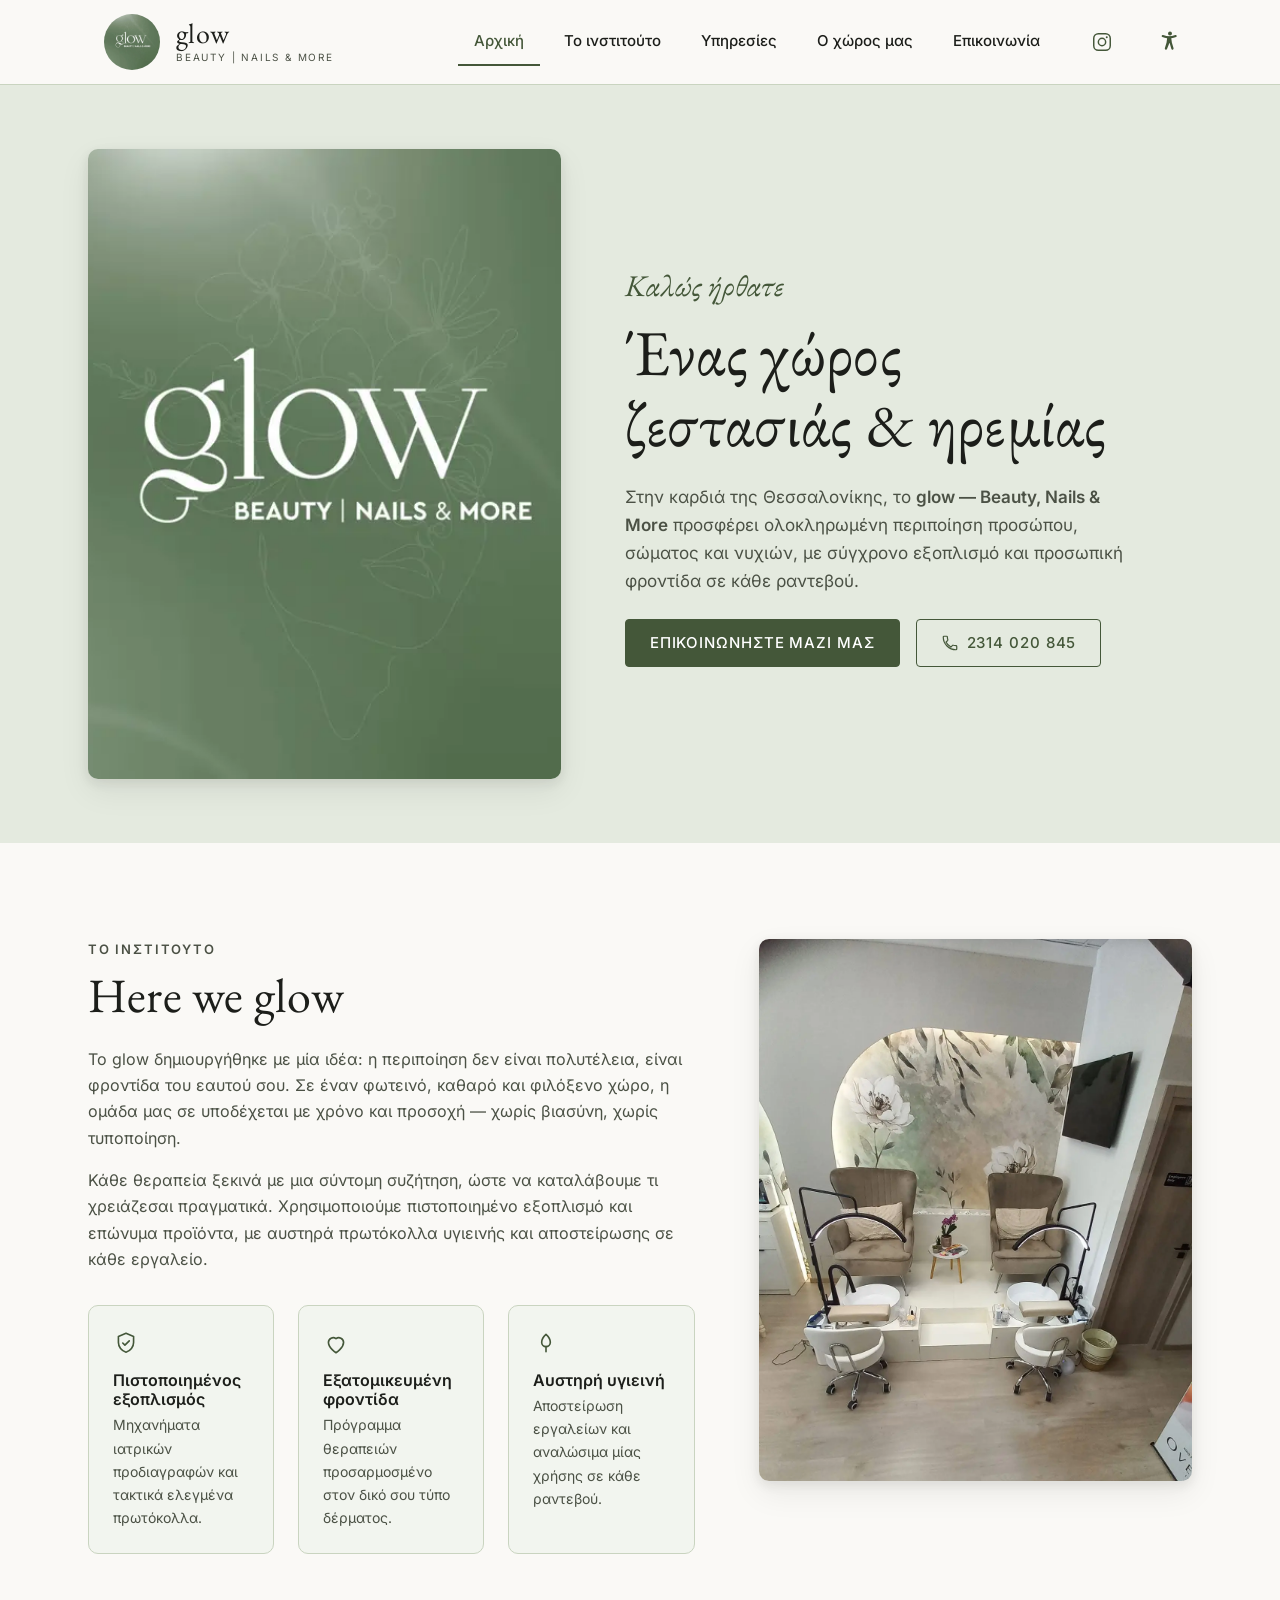
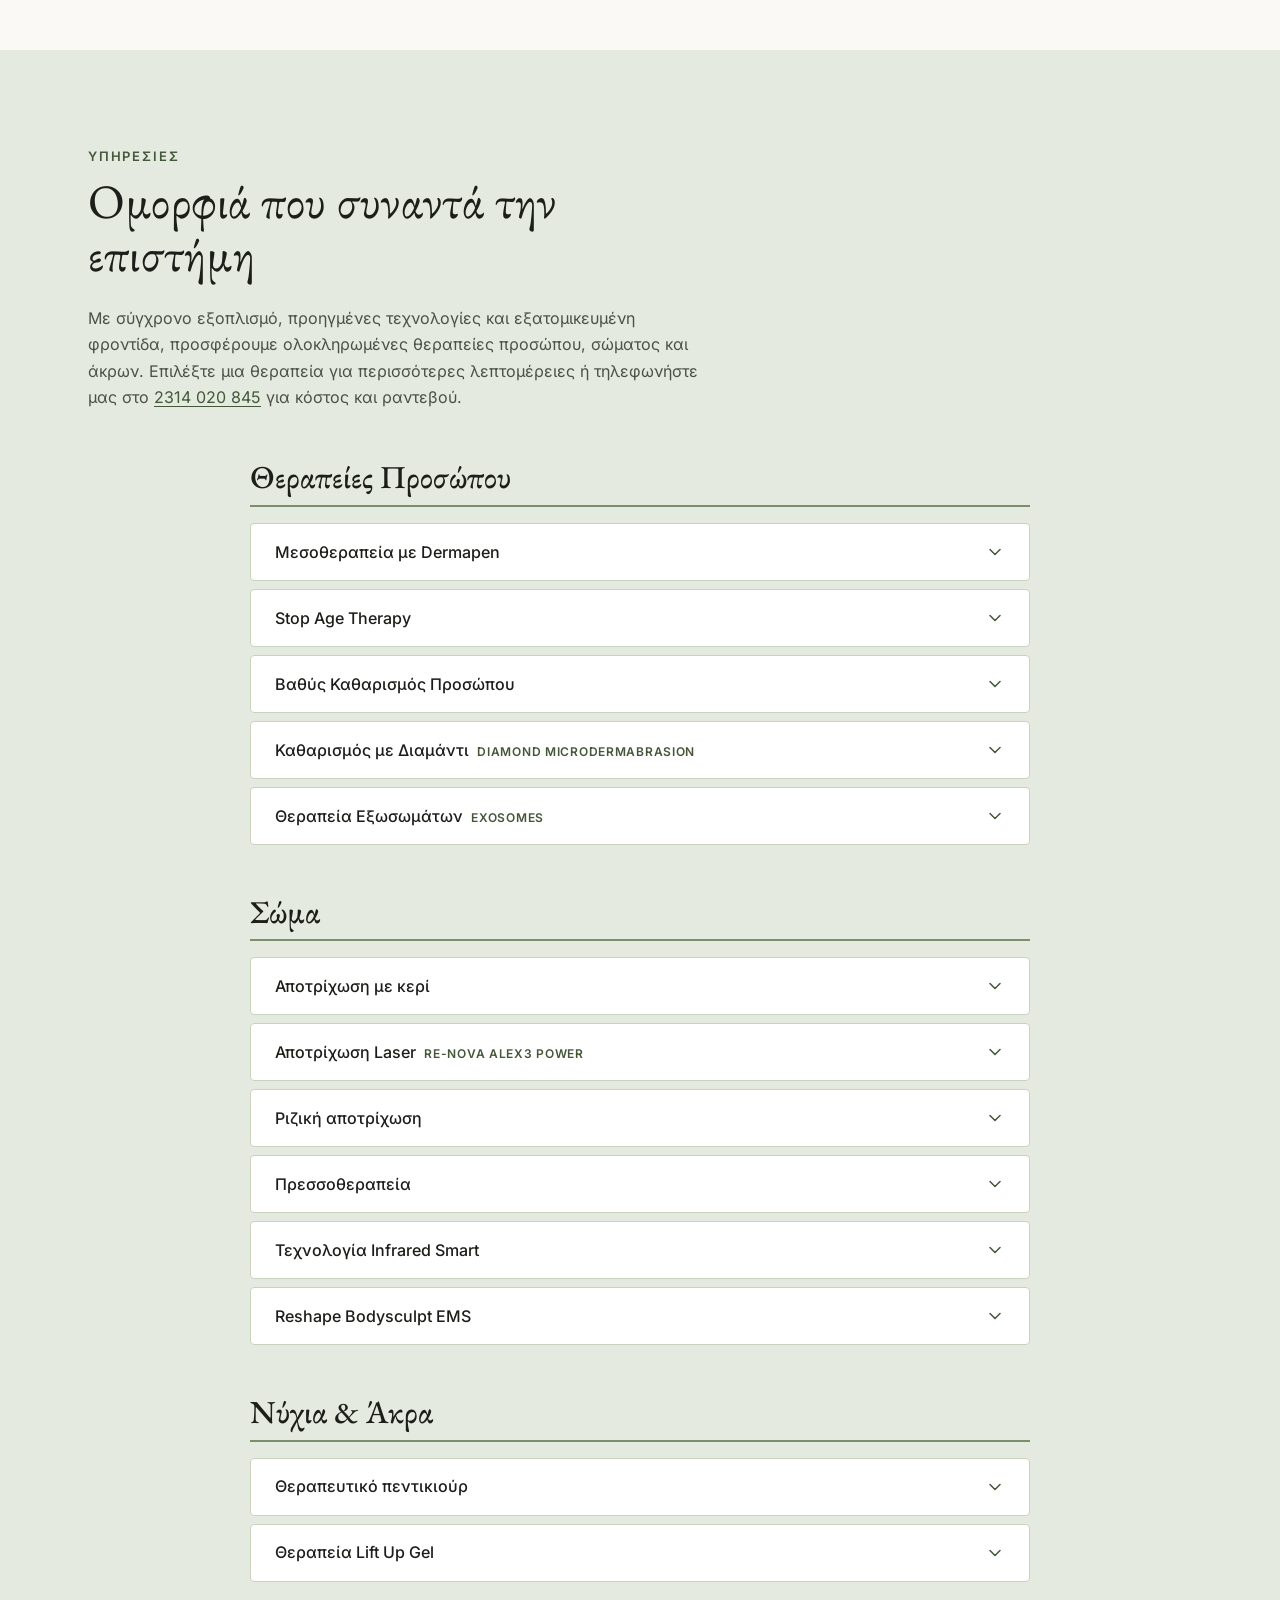
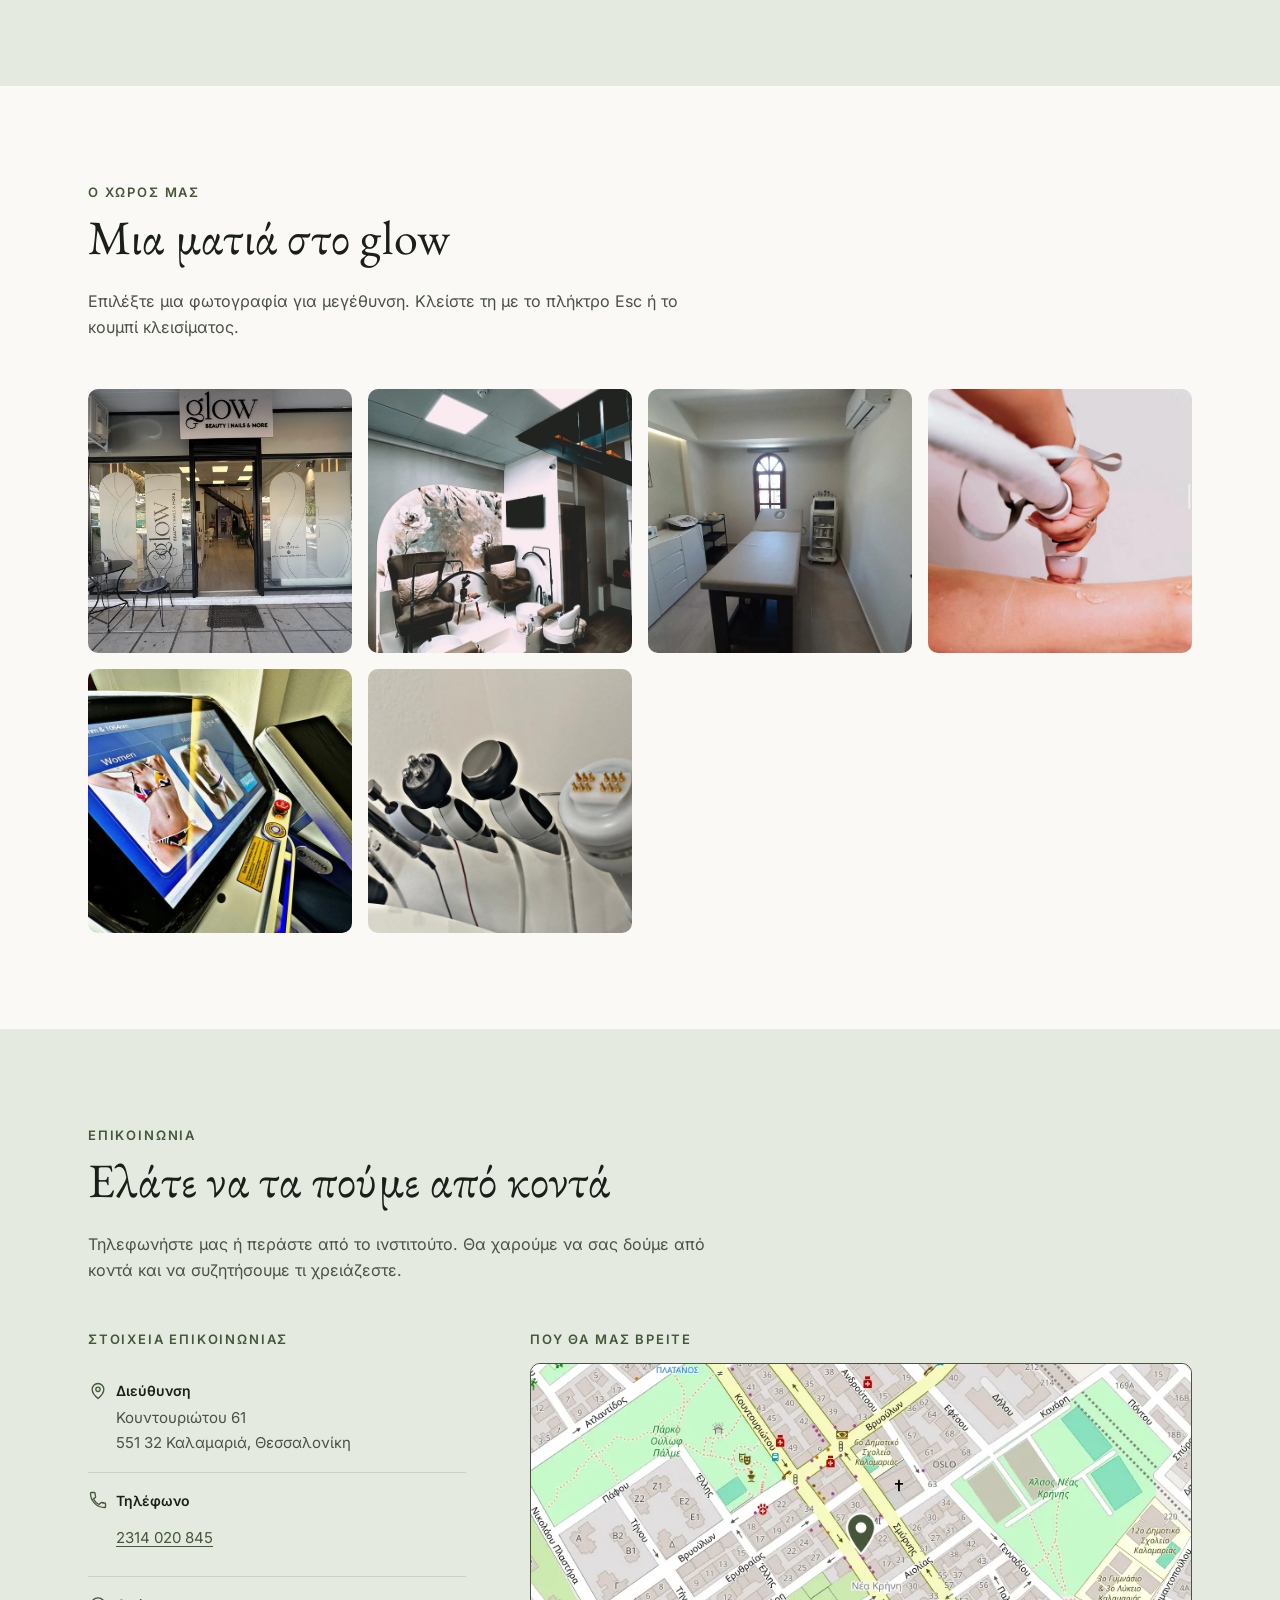
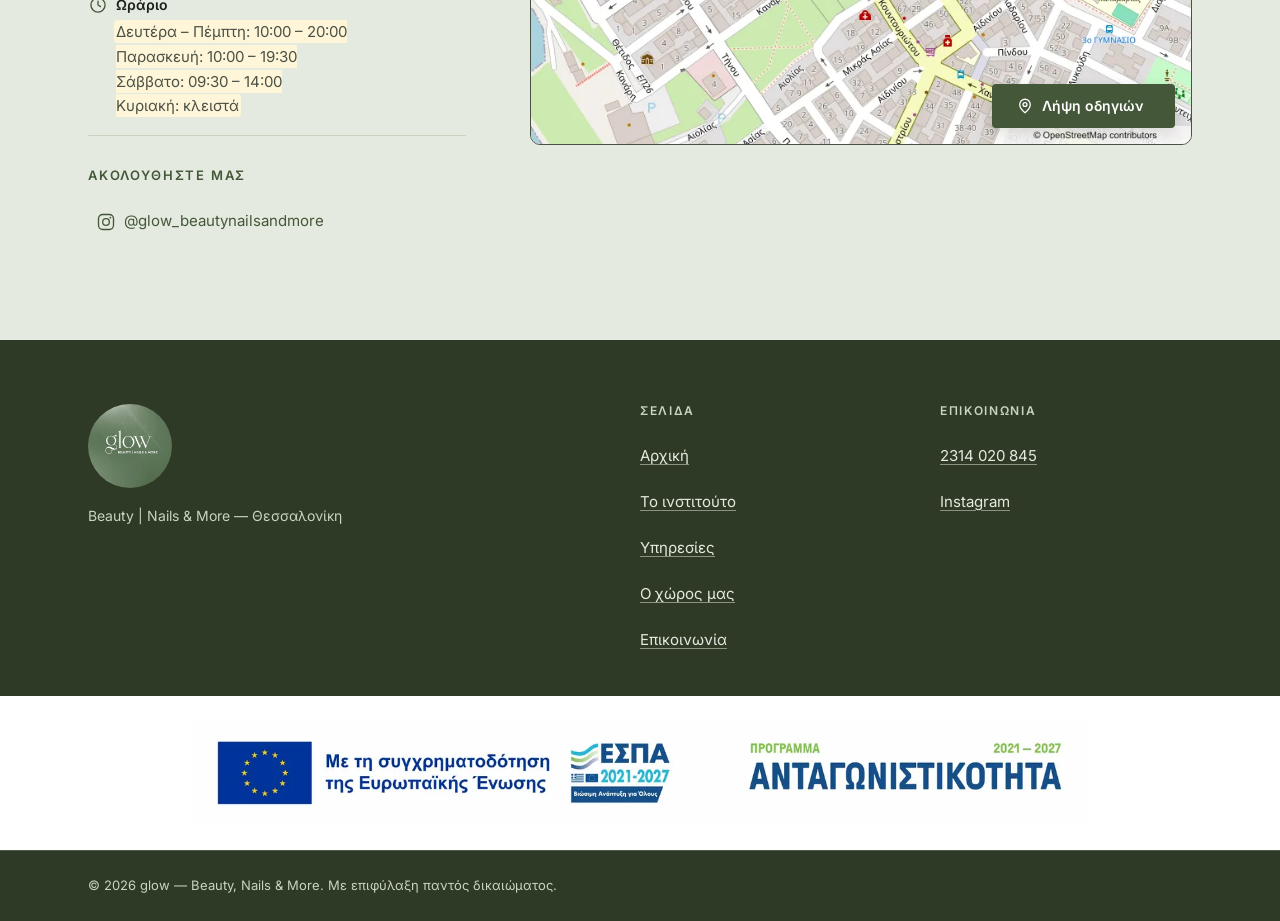
==== commit 7a59163a: "Add real address and a static, self-hosted location map Address set to Κουντουριώτου 61, 551 32 Καλα" ====
--- a/index.html
+++ b/index.html
@@ -32,11 +32,19 @@
   "image": "assets/img/logo-glow-green.jpg",
   "telephone": "+302314020845",
   "address": {
-    "@type": "55132",
-    "streetAddress": "Κουντουριώτου 61, Καλαμαριά",
-    "addressLocality": "Θεσσαλονίκη",
+    "@type": "PostalAddress",
+    "streetAddress": "Κουντουριώτου 61",
+    "addressLocality": "Καλαμαριά",
+    "postalCode": "551 32",
+    "addressRegion": "Θεσσαλονίκη",
     "addressCountry": "GR"
   },
+  "geo": {
+    "@type": "GeoCoordinates",
+    "latitude": 40.5700767,
+    "longitude": 22.9589642
+  },
+  "hasMap": "https://www.google.com/maps/search/?api=1&query=40.5700767,22.9589642",
   "sameAs": ["https://www.instagram.com/glow_beautynailsandmore/"],
   "priceRange": "€€"
 }
@@ -446,8 +454,7 @@
                 Διεύθυνση
               </dt>
               <dd>
-                <!-- TODO: ΑΝΤΙΚΑΤΑΣΤΑΣΤΕ ΜΕ ΤΗΝ ΠΡΑΓΜΑΤΙΚΗ ΔΙΕΥΘΥΝΣΗ -->
-                <span class="todo">[Κουντουργιώτου &amp; 61]</span><br>Καλαμαριά, Θεσσαλονίκη
+                Κουντουριώτου 61<br>551 32 Καλαμαριά, Θεσσαλονίκη
               </dd>
             </div>
 
@@ -492,33 +499,29 @@
         </div>
 
         <!-- ─── Map ───────────────────────────────────────────────
-             GDPR: the Google Maps embed sets Google cookies and sends
-             the visitor's IP to Google. It is therefore NOT loaded
-             automatically. The iframe is only created after the
-             visitor explicitly clicks to load it (see main.js).
-             Until then nothing is requested from Google.
+             A static image rendered once from OpenStreetMap tiles
+             (see build-map.mjs) and served locally, so nothing is
+             requested from any map provider on page load — no
+             third-party request, no cookies. The link opens Google
+             Maps only when the visitor clicks it (their own action).
              ──────────────────────────────────────────────────────── -->
         <div class="map">
           <h3 class="contact__subhead">Πού θα μας βρείτε</h3>
 
-          <div class="map__consent" id="mapConsent">
-            <svg viewBox="0 0 24 24" aria-hidden="true" focusable="false" width="32" height="32">
-              <path fill="none" stroke="currentColor" stroke-width="1.5" stroke-linecap="round" stroke-linejoin="round" d="M12 21s7-5.6 7-11a7 7 0 1 0-14 0c0 5.4 7 11 7 11Z"/>
-              <circle cx="12" cy="10" r="2.6" fill="none" stroke="currentColor" stroke-width="1.5"/>
-            </svg>
-            <p class="map__consent-text">
-              Ο χάρτης παρέχεται από την Google. Αν τον φορτώσετε, η Google ενδέχεται
-              να λάβει τη διεύθυνση IP σας και να αποθηκεύσει cookies στη συσκευή σας.
-            </p>
-            <button type="button" class="btn btn--primary" id="mapLoad">
-              Φόρτωση χάρτη
-            </button>
-            <p class="map__consent-alt">
-              <!-- TODO: Αντικαταστήστε τη διεύθυνση στο τέλος του συνδέσμου. -->
-              ή <a href="https://www.google.com/maps/search/?api=1&amp;query=Thessaloniki%2C%20Greece"
-                   target="_blank" rel="noopener noreferrer">ανοίξτε τον χάρτη σε νέα καρτέλα<span class="visually-hidden"> (ανοίγει σε νέα καρτέλα στον ιστότοπο της Google)</span></a>
-            </p>
-          </div>
+          <a class="map__link"
+             href="https://www.google.com/maps/dir/?api=1&amp;destination=40.5700767%2C22.9589642"
+             target="_blank" rel="noopener noreferrer">
+            <picture>
+              <source srcset="assets/img/map-location.webp" type="image/webp">
+              <img src="assets/img/map-location.jpg"
+                   alt="Χάρτης που δείχνει τη θέση του glow στην οδό Κουντουριώτου 61, Καλαμαριά, Θεσσαλονίκη."
+                   width="800" height="460" loading="lazy" decoding="async">
+            </picture>
+            <span class="map__cta">
+              <svg viewBox="0 0 24 24" aria-hidden="true" focusable="false" width="18" height="18"><path fill="none" stroke="currentColor" stroke-width="1.7" stroke-linecap="round" stroke-linejoin="round" d="M12 21s7-5.6 7-11a7 7 0 1 0-14 0c0 5.4 7 11 7 11Z"/><circle cx="12" cy="10" r="2.6" fill="none" stroke="currentColor" stroke-width="1.7"/></svg>
+              Λήψη οδηγιών<span class="visually-hidden"> προς το glow — ανοίγει στους Χάρτες Google σε νέα καρτέλα</span>
+            </span>
+          </a>
         </div>
 
       </div>
--- a/assets/css/style.css
+++ b/assets/css/style.css
@@ -721,37 +721,41 @@
 
 /* ── Map ── */
 
-/* Placeholder shown until the visitor consents to loading Google's
-   iframe. Same footprint as the map so nothing shifts when swapped. */
-.map__consent {
-  display: flex;
-  flex-direction: column;
-  align-items: center;
-  justify-content: center;
-  gap: var(--space-2);
-  height: clamp(300px, 42vw, 520px);
-  padding: var(--space-4) var(--space-3);
-  text-align: center;
-  background: var(--sage-050);
-  border: 1px solid var(--ink-muted);
-  border-radius: var(--radius-lg);
-}
-.map__consent svg { color: var(--sage-700); }
-.map__consent-text {
-  max-width: 46ch;
-  margin: 0;
-  font-size: .9375rem;
-  color: var(--ink-muted);
-}
-.map__consent-alt { margin: 0; font-size: .875rem; }
-
-.map iframe {
-  width: 100%;
-  height: clamp(300px, 42vw, 520px);
+/* Static map image + a directions link. The whole thing is one link;
+   the CTA sits over the bottom of the image. */
+.map__link {
+  position: relative;
+  display: block;
   border: 1px solid var(--ink-muted);   /* 8.2:1 — component boundary, WCAG 1.4.11 */
   border-radius: var(--radius-lg);
+  overflow: hidden;
+}
+.map__link img {
+  width: 100%;
+  height: auto;
+  aspect-ratio: 800 / 460;
+  object-fit: cover;
   display: block;
 }
+.map__cta {
+  position: absolute;
+  right: var(--space-2);
+  bottom: var(--space-2);
+  display: inline-flex;
+  align-items: center;
+  gap: var(--space-1);
+  min-height: 44px;
+  padding: var(--space-1) var(--space-3);
+  background: var(--sage-700);          /* white on #445739 = 7.9:1 */
+  color: var(--white);
+  border-radius: var(--radius);
+  font-size: .875rem;
+  font-weight: 600;
+  box-shadow: var(--shadow-2);
+}
+.map__link:hover .map__cta { background: var(--sage-900); }
+/* The link's focus ring should surround the whole card. */
+.map__link:focus-visible { outline-offset: 4px; }
 
 /* ═══════════ FOOTER ═══════════ */
 
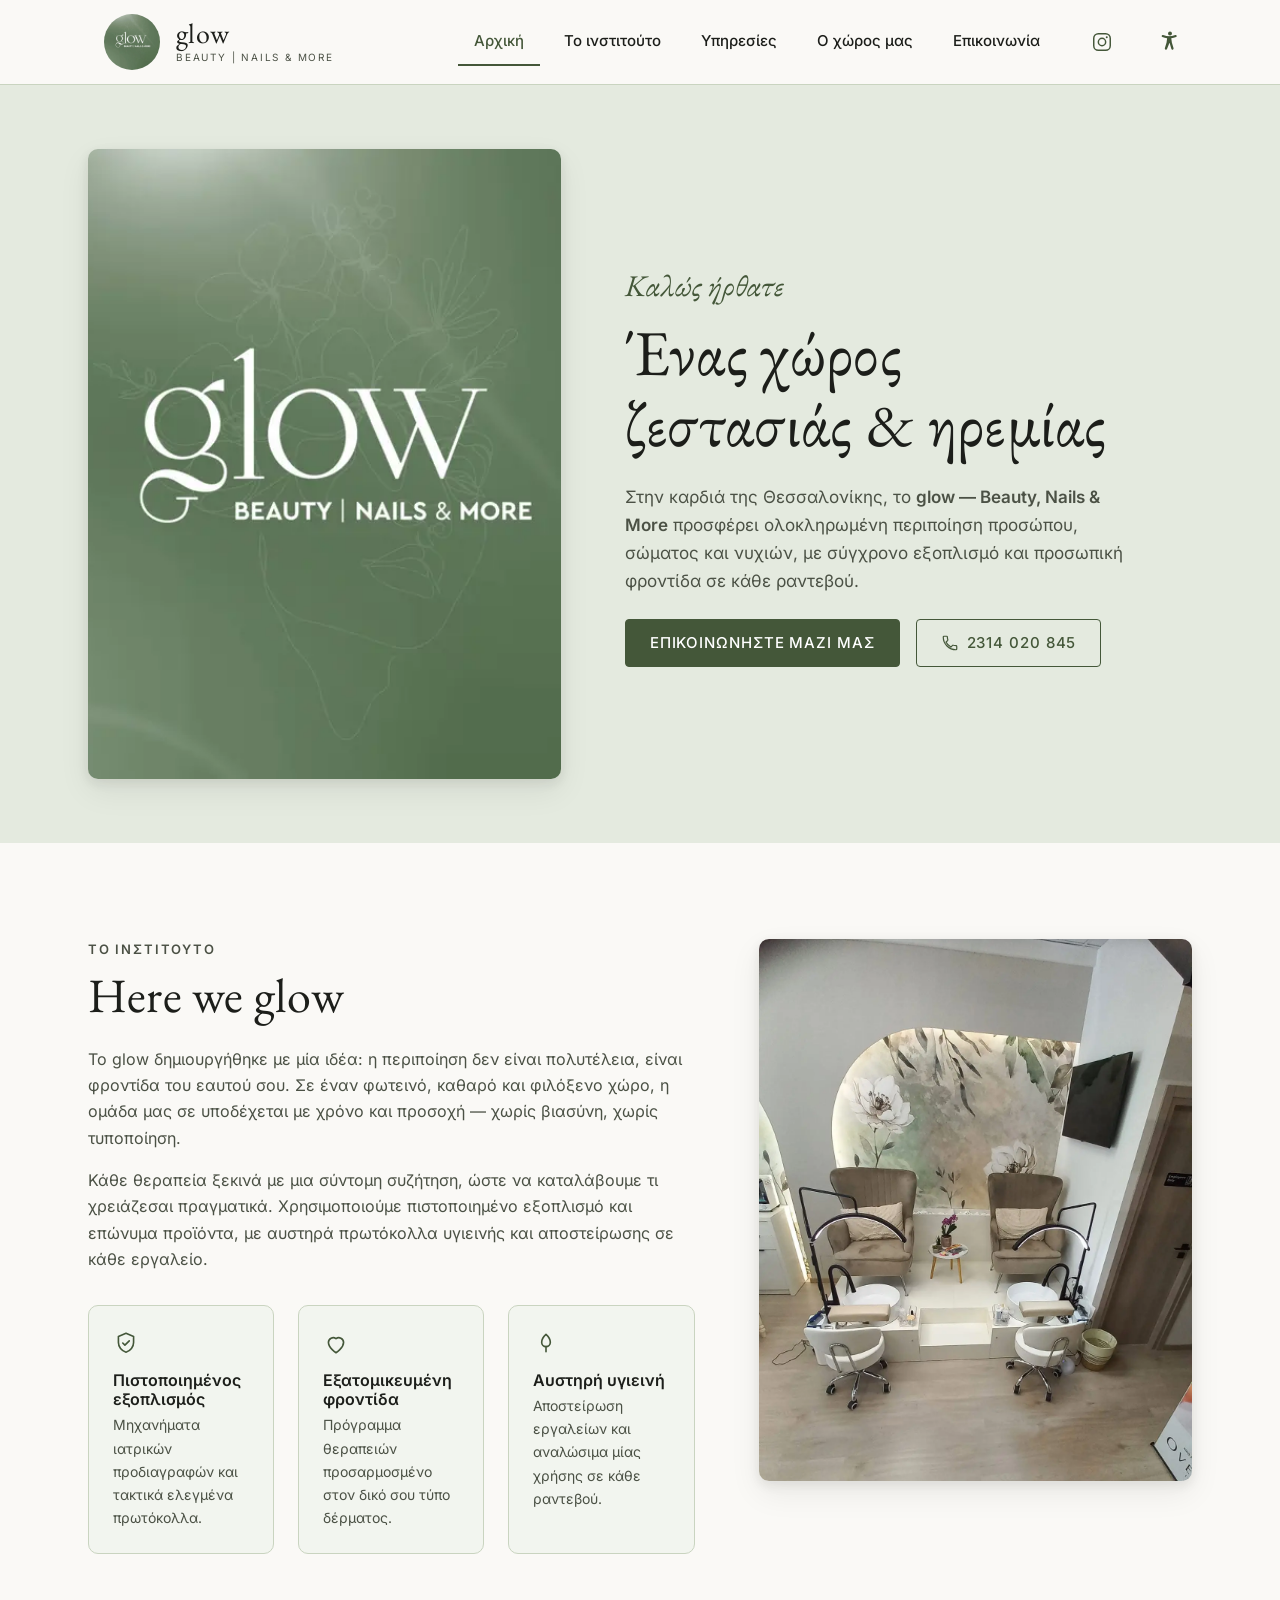
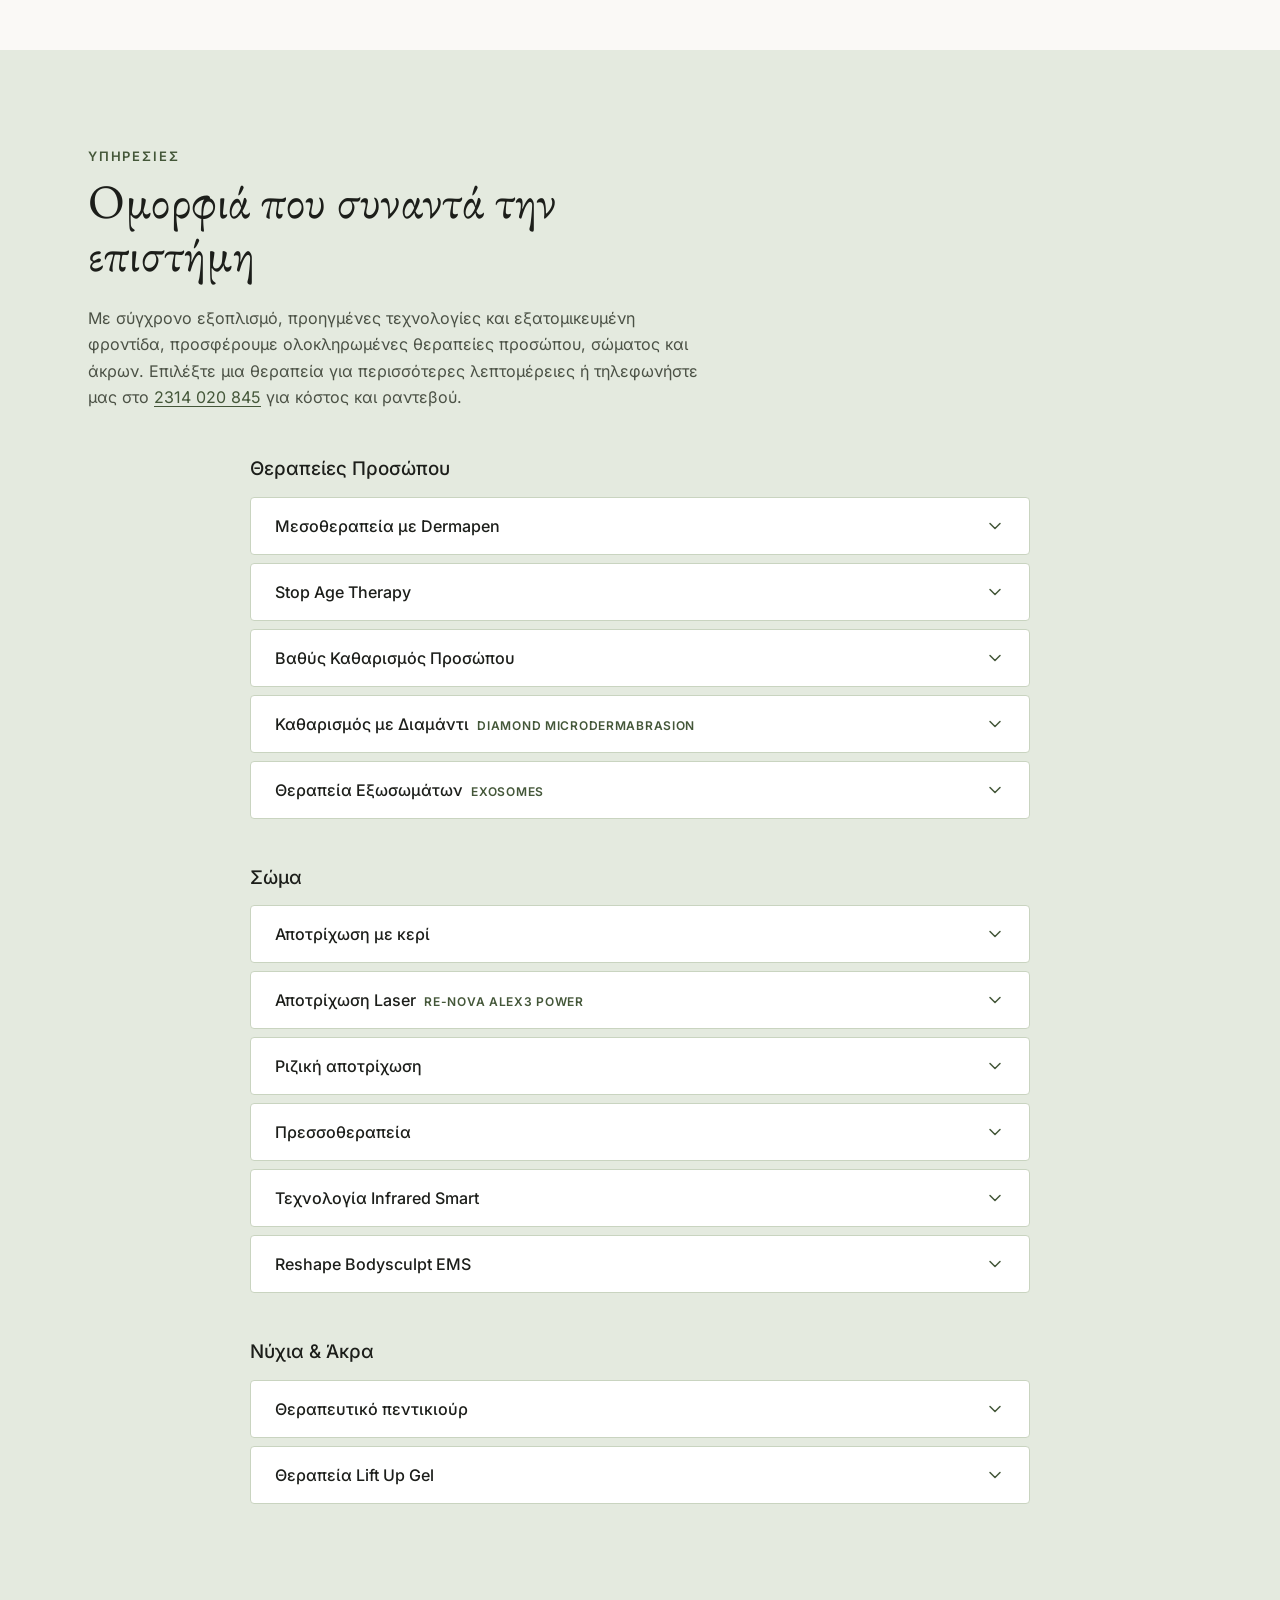
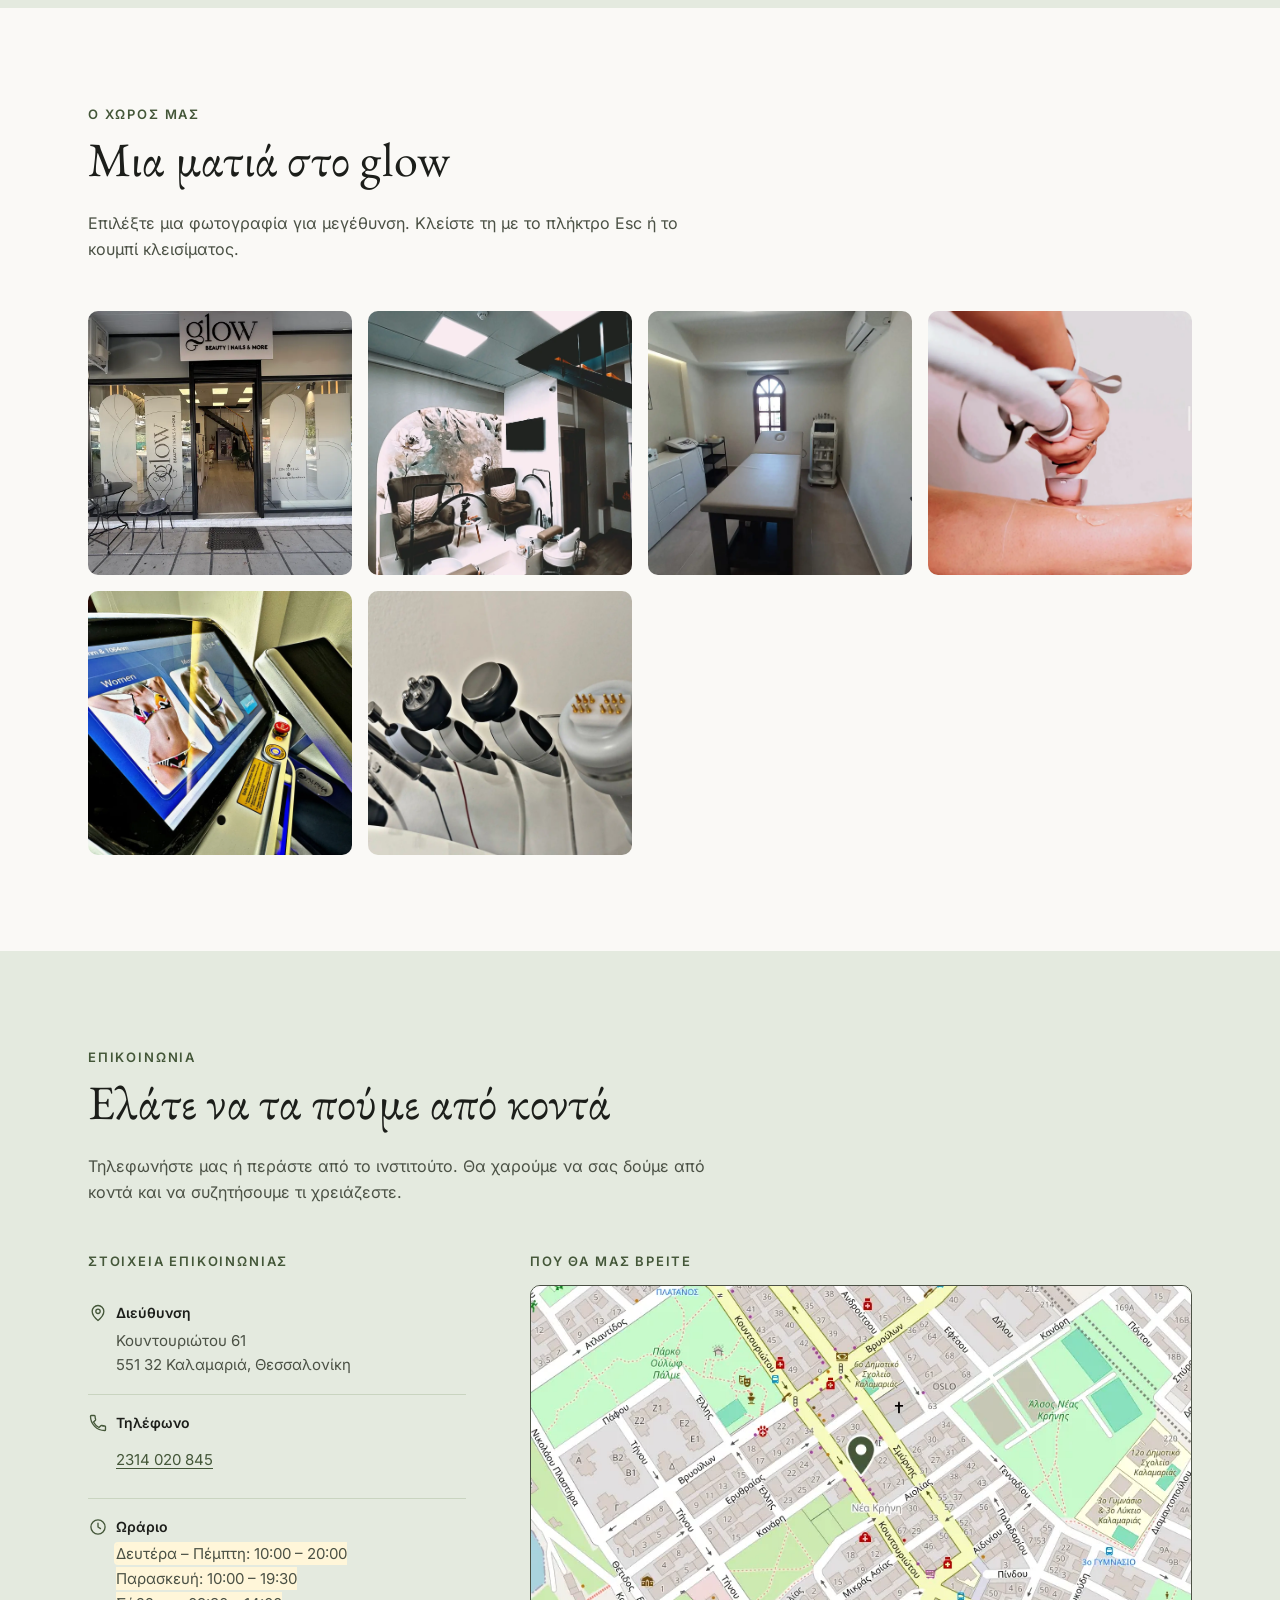
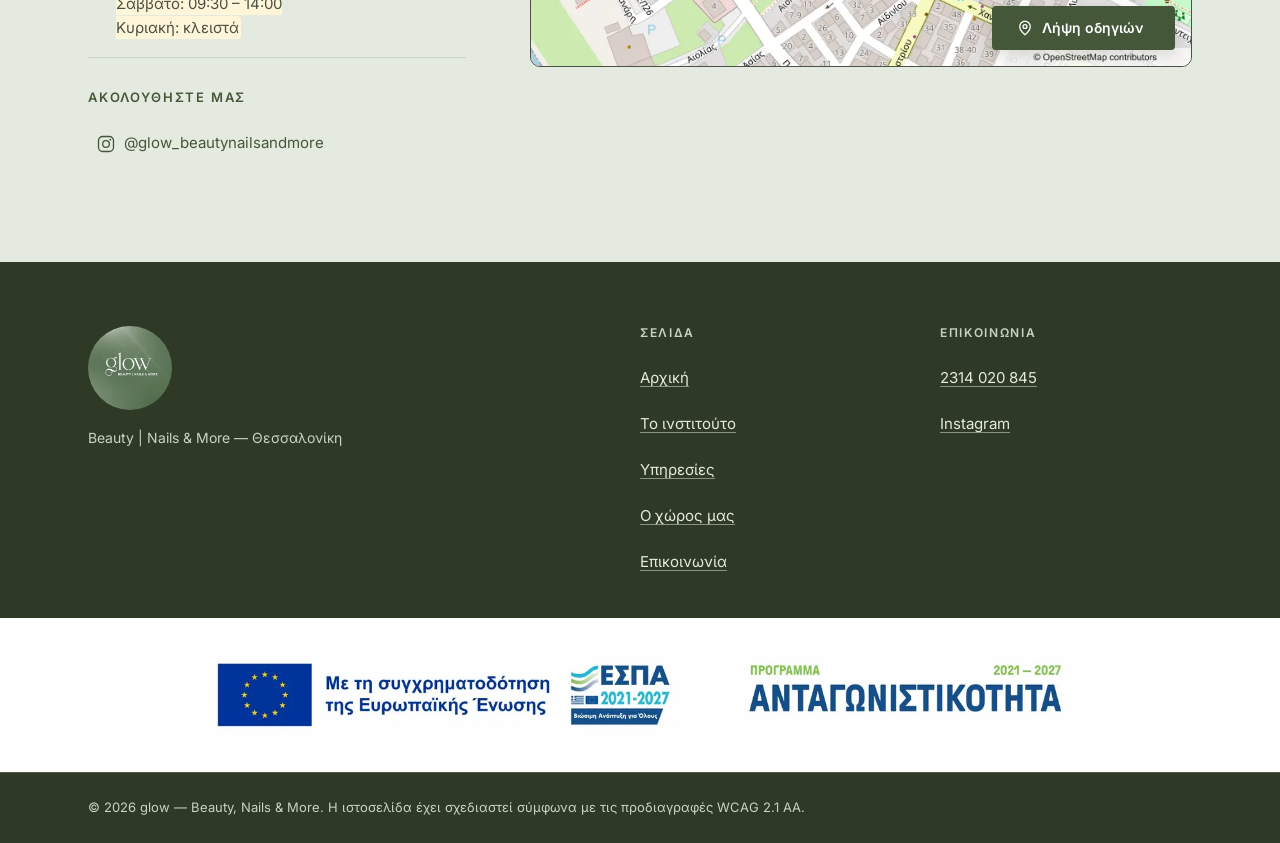
==== commit 0591713e: "wcag2.1 AA changes to index" ====
--- a/index.html
+++ b/index.html
@@ -282,7 +282,7 @@
 
         <!-- ─── Πρόσωπο ─── -->
         <section class="service-cat" aria-labelledby="cat-face">
-          <h3 class="service-cat__title" id="cat-face">Θεραπείες Προσώπου</h3>
+          <h3 class="service-card__title" id="cat-face">Θεραπείες Προσώπου</h3>
 
           <details class="treatment">
             <summary><span class="treatment__name">Μεσοθεραπεία με Dermapen</span><svg class="treatment__chev" viewBox="0 0 24 24" width="20" height="20" aria-hidden="true" focusable="false"><path fill="none" stroke="currentColor" stroke-width="1.8" stroke-linecap="round" stroke-linejoin="round" d="m6 9 6 6 6-6"/></svg></summary>
@@ -312,7 +312,7 @@
 
         <!-- ─── Σώμα ─── -->
         <section class="service-cat" aria-labelledby="cat-body">
-          <h3 class="service-cat__title" id="cat-body">Σώμα</h3>
+          <h3 class="service-card__title" id="cat-body">Σώμα</h3>
 
           <details class="treatment">
             <summary><span class="treatment__name">Αποτρίχωση με κερί</span><svg class="treatment__chev" viewBox="0 0 24 24" width="20" height="20" aria-hidden="true" focusable="false"><path fill="none" stroke="currentColor" stroke-width="1.8" stroke-linecap="round" stroke-linejoin="round" d="m6 9 6 6 6-6"/></svg></summary>
@@ -347,7 +347,7 @@
 
         <!-- ─── Νύχια & Άκρα ─── -->
         <section class="service-cat" aria-labelledby="cat-nails">
-          <h3 class="service-cat__title" id="cat-nails">Νύχια &amp; Άκρα</h3>
+          <h3 class="service-card__title" id="cat-nails">Νύχια &amp; Άκρα</h3>
 
           <details class="treatment">
             <summary><span class="treatment__name">Θεραπευτικό πεντικιούρ</span><svg class="treatment__chev" viewBox="0 0 24 24" width="20" height="20" aria-hidden="true" focusable="false"><path fill="none" stroke="currentColor" stroke-width="1.8" stroke-linecap="round" stroke-linejoin="round" d="m6 9 6 6 6-6"/></svg></summary>
@@ -574,7 +574,7 @@
 
   <div class="colophon">
     <div class="wrap">
-      <p>© <span id="year">2026</span> glow — Beauty, Nails &amp; More. Με επιφύλαξη παντός δικαιώματος.</p>
+      <p>© <span id="year">2026</span> glow — Beauty, Nails &amp; More. Η ιστοσελίδα έχει σχεδιαστεί σύμφωνα με τις προδιαγραφές WCAG 2.1 AA.</p>
     </div>
   </div>
 </footer>
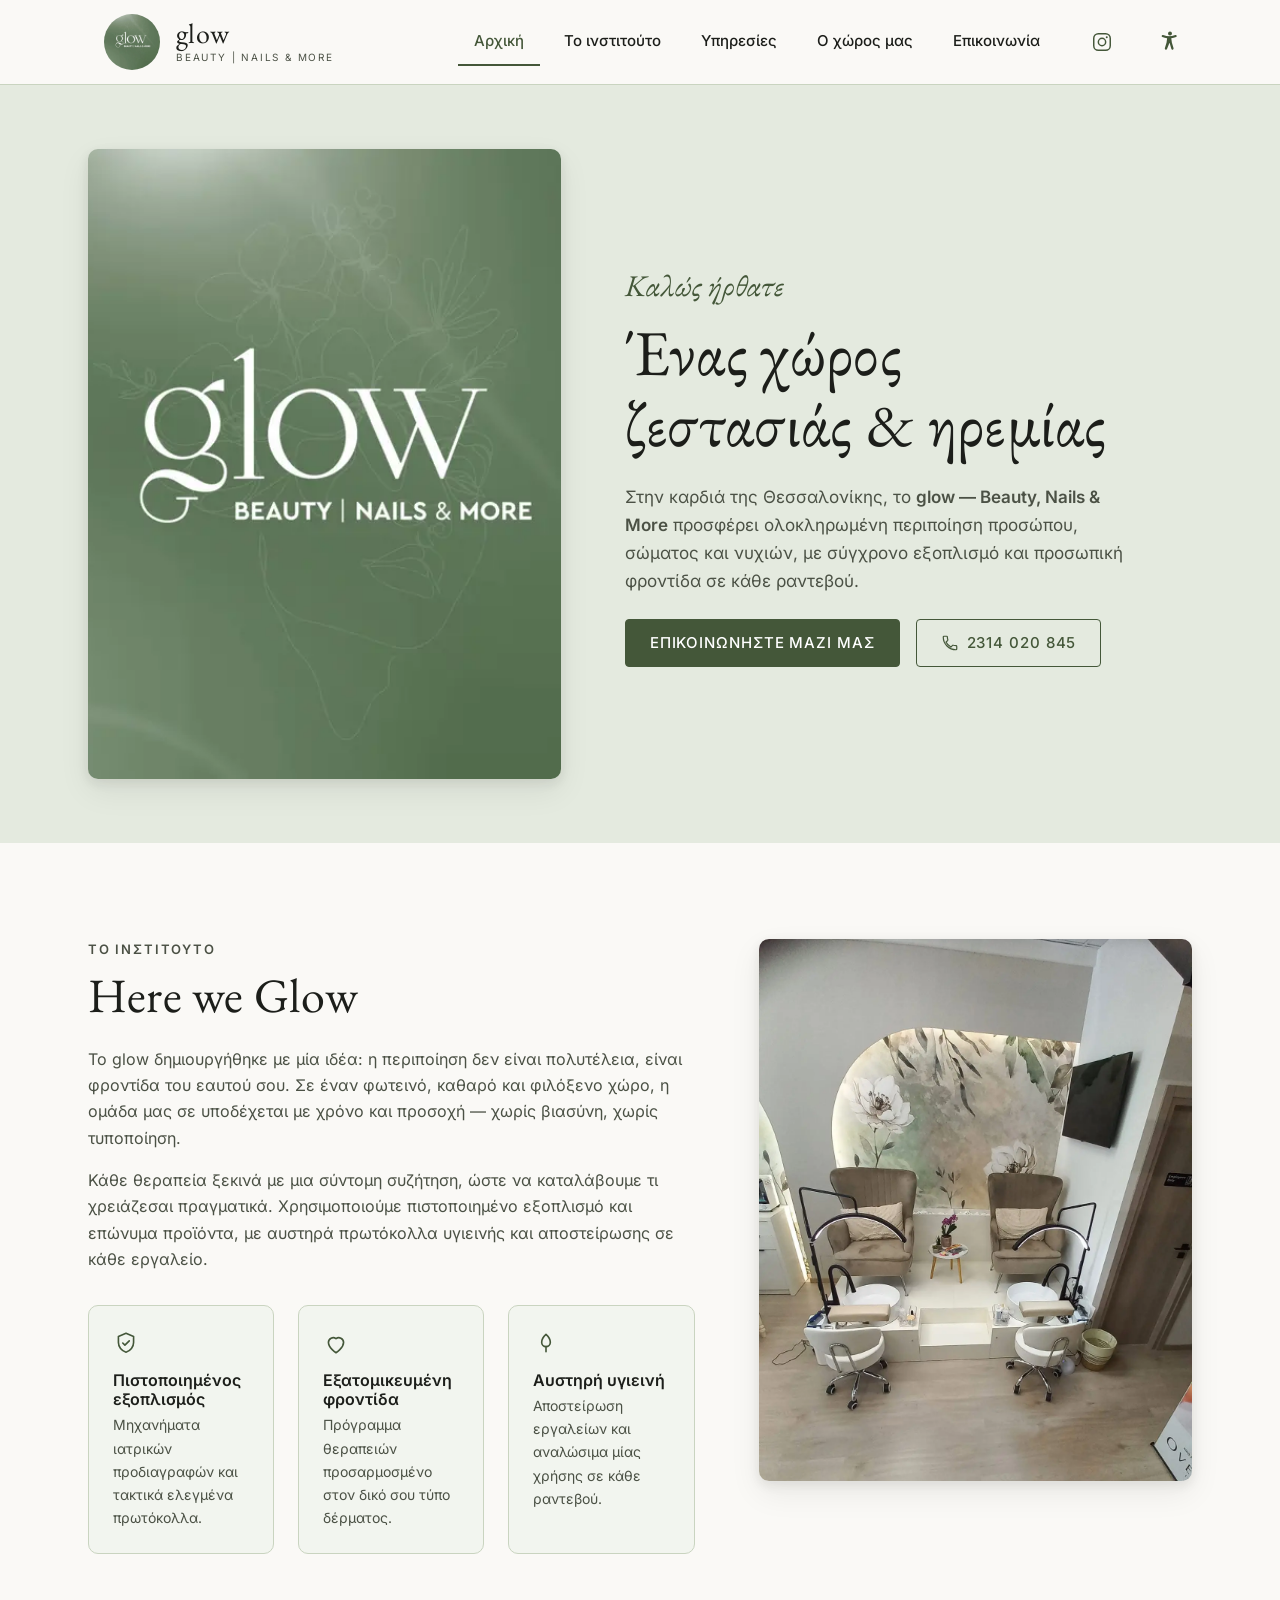
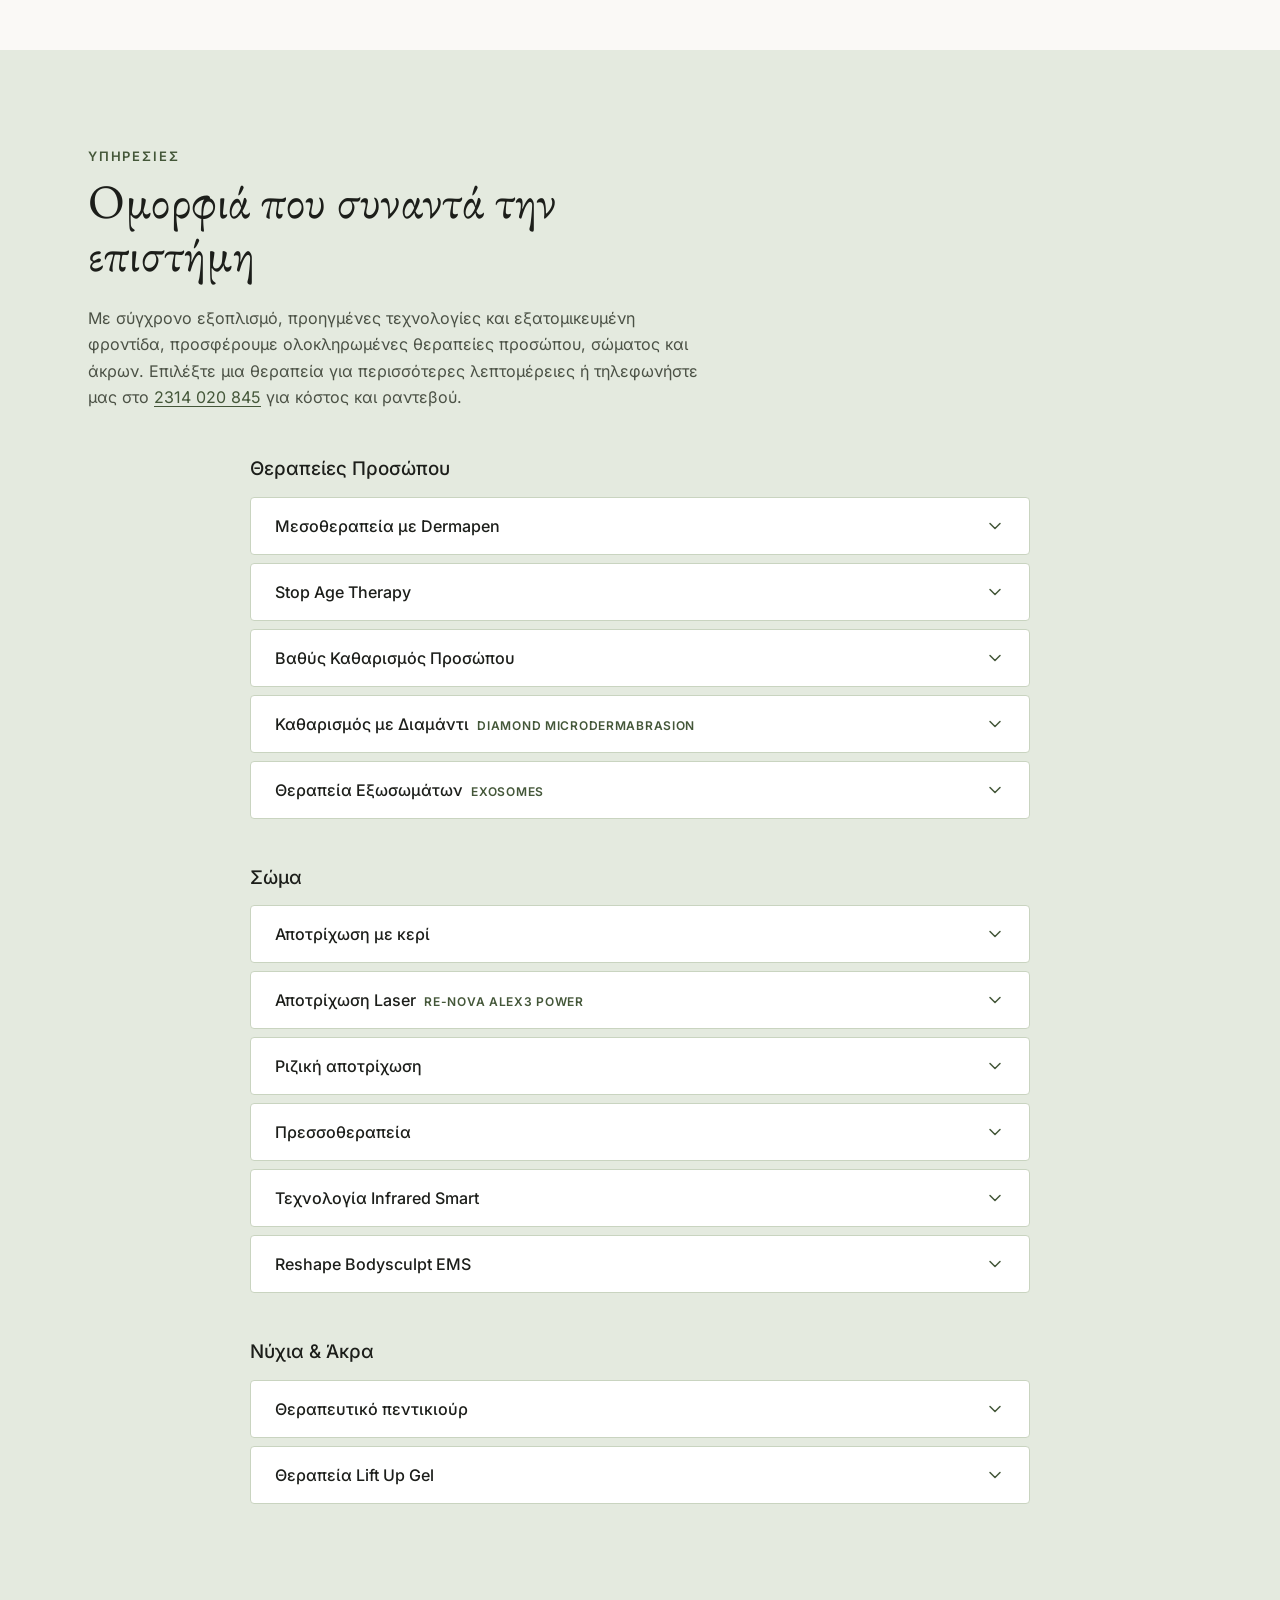
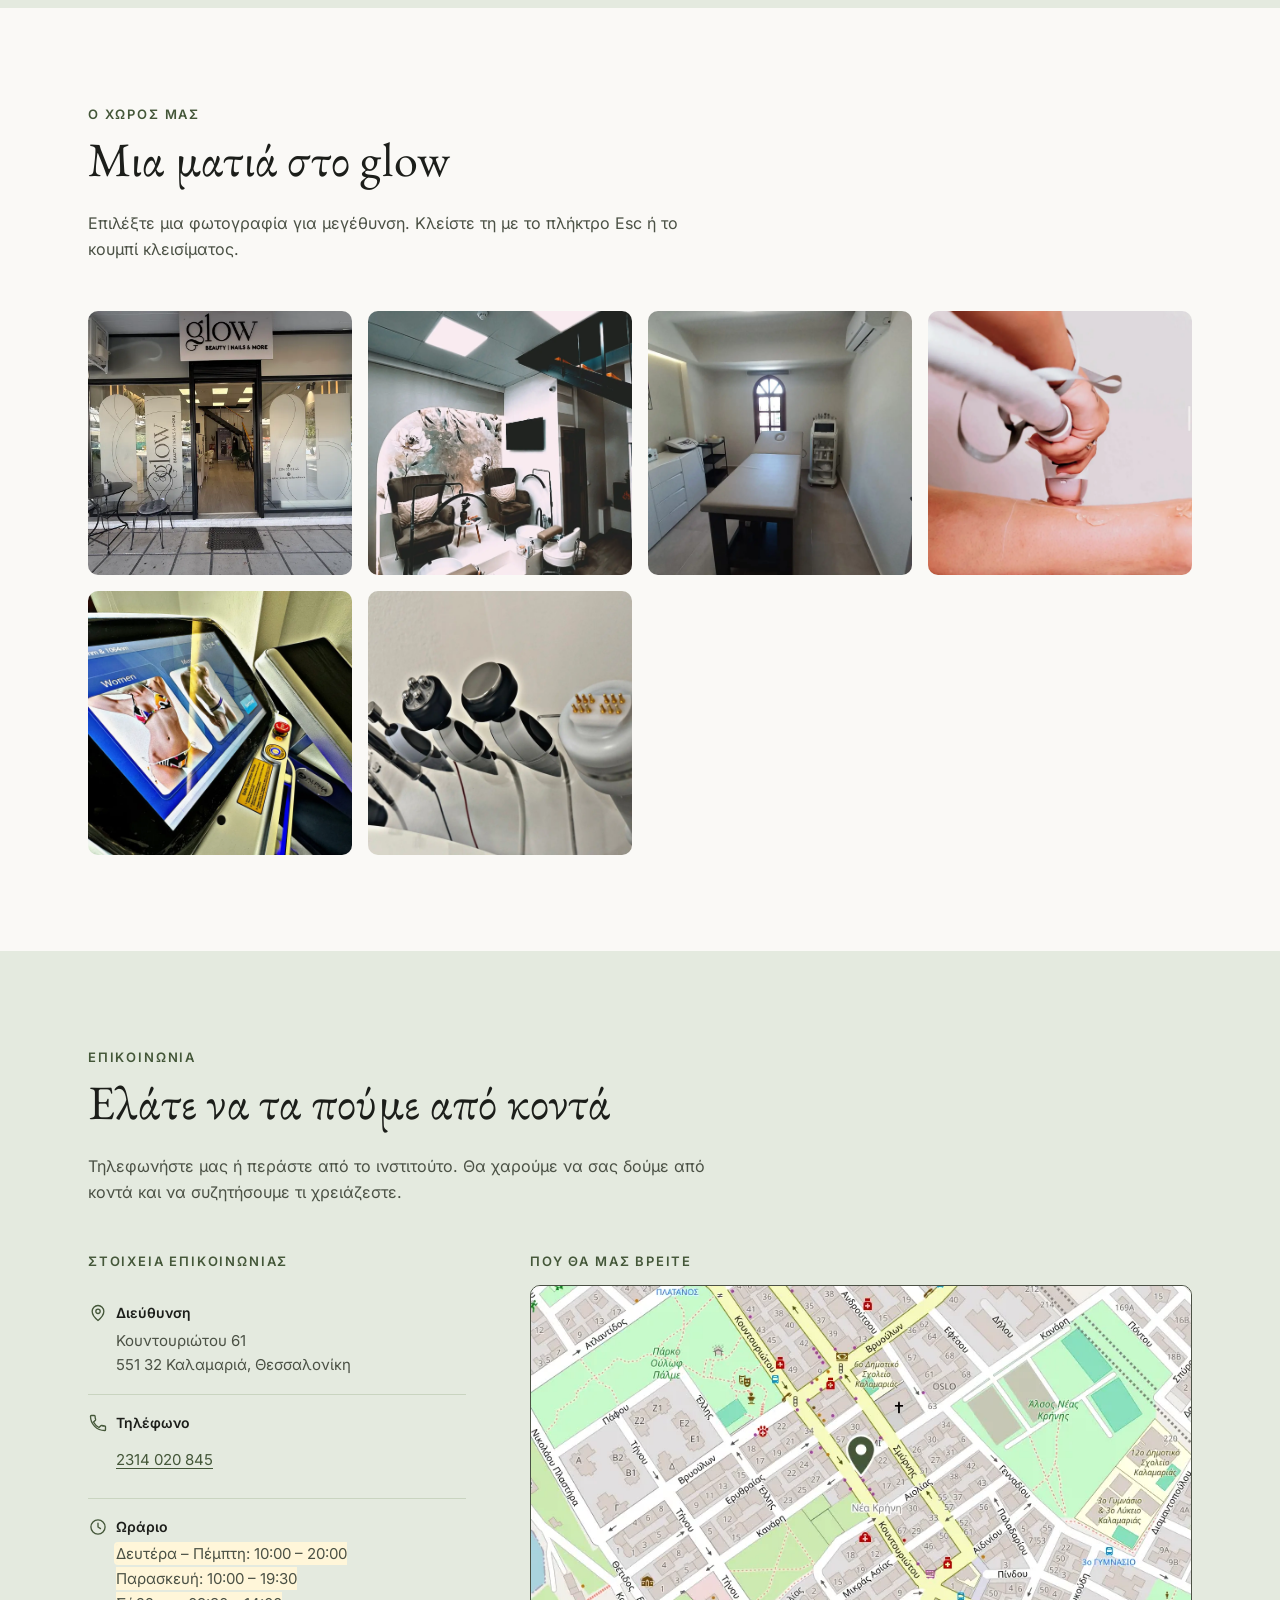
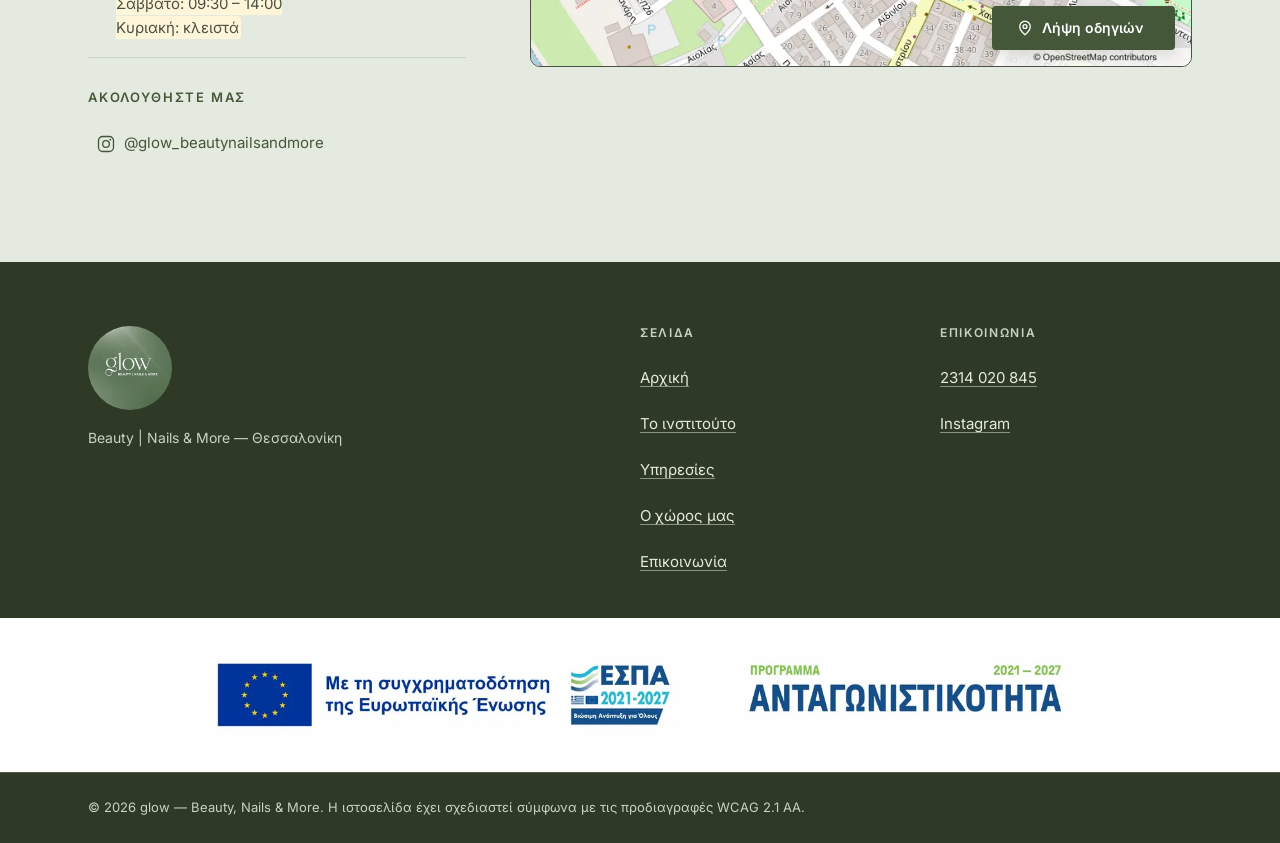
==== commit deed4458: "minor changes to content" ====
--- a/index.html
+++ b/index.html
@@ -216,7 +216,7 @@
 
       <div class="about__body">
         <p class="eyebrow">Το ινστιτούτο</p>
-        <h2 id="aboutTitle" class="display display--md">Here we glow</h2>
+        <h2 id="aboutTitle" class="display display--md">Here we Glow</h2>
         <p>
           Το glow δημιουργήθηκε με μία ιδέα: η περιποίηση δεν είναι πολυτέλεια, είναι
           φροντίδα του εαυτού σου. Σε έναν φωτεινό, καθαρό και φιλόξενο χώρο, η ομάδα μας
@@ -257,7 +257,7 @@
 
       <figure class="about__media">
         <picture><source srcset="assets/img/pedicure-lounge.webp" type="image/webp"><img src="assets/img/pedicure-lounge.jpg"
-             alt="Ο χώρος θεραπείας του glow από την εσωτερική πλευρά του δωματιού και με πρώσοψη τον διάδρομο του κέντρου αισθητικής."
+             alt="Χώρος περιποίησης των κάτω άκρων με δύο πολυθρόνες σε τοίχο με φόντο λουλούδια."
              width="1152" height="2048" fetchpriority="high" decoding="async"></picture>
       </figure>
 
@@ -498,13 +498,6 @@
           </ul>
         </div>
 
-        <!-- ─── Map ───────────────────────────────────────────────
-             A static image rendered once from OpenStreetMap tiles
-             (see build-map.mjs) and served locally, so nothing is
-             requested from any map provider on page load — no
-             third-party request, no cookies. The link opens Google
-             Maps only when the visitor clicks it (their own action).
-             ──────────────────────────────────────────────────────── -->
         <div class="map">
           <h3 class="contact__subhead">Πού θα μας βρείτε</h3>
 
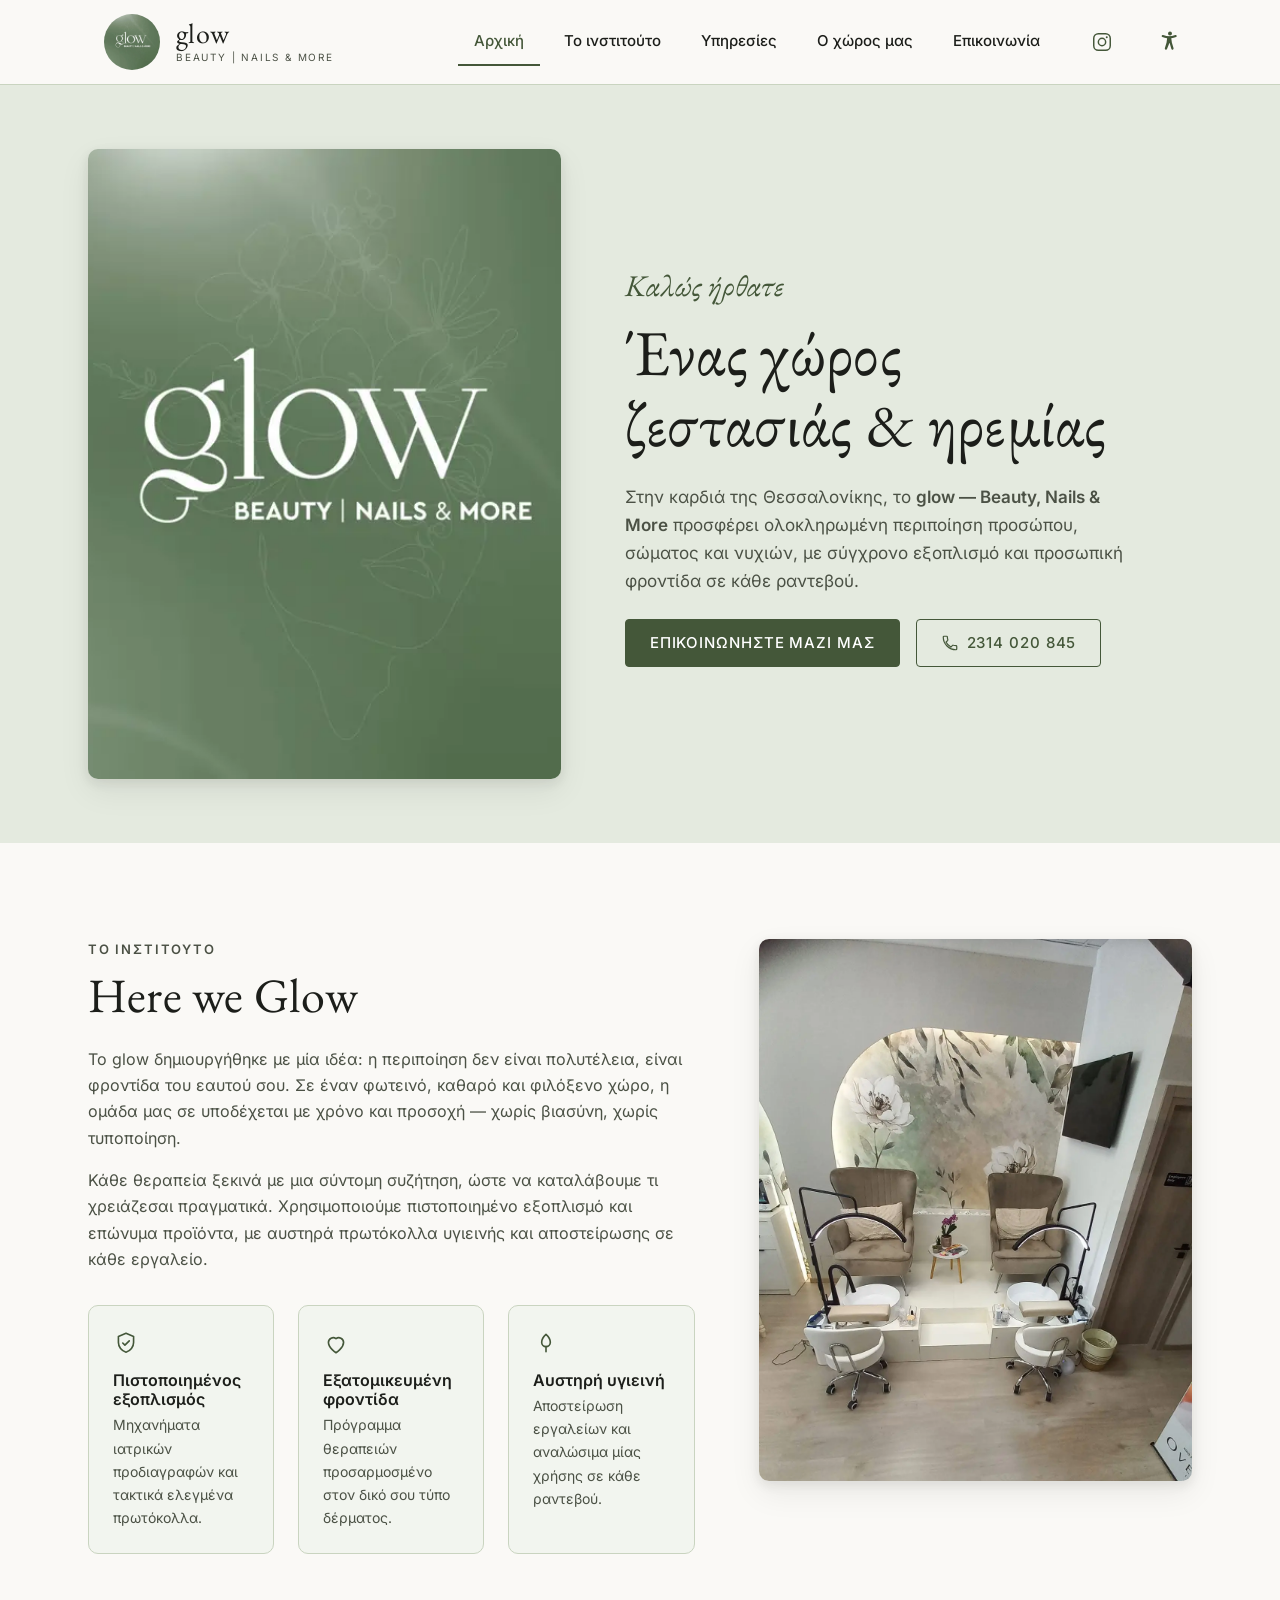
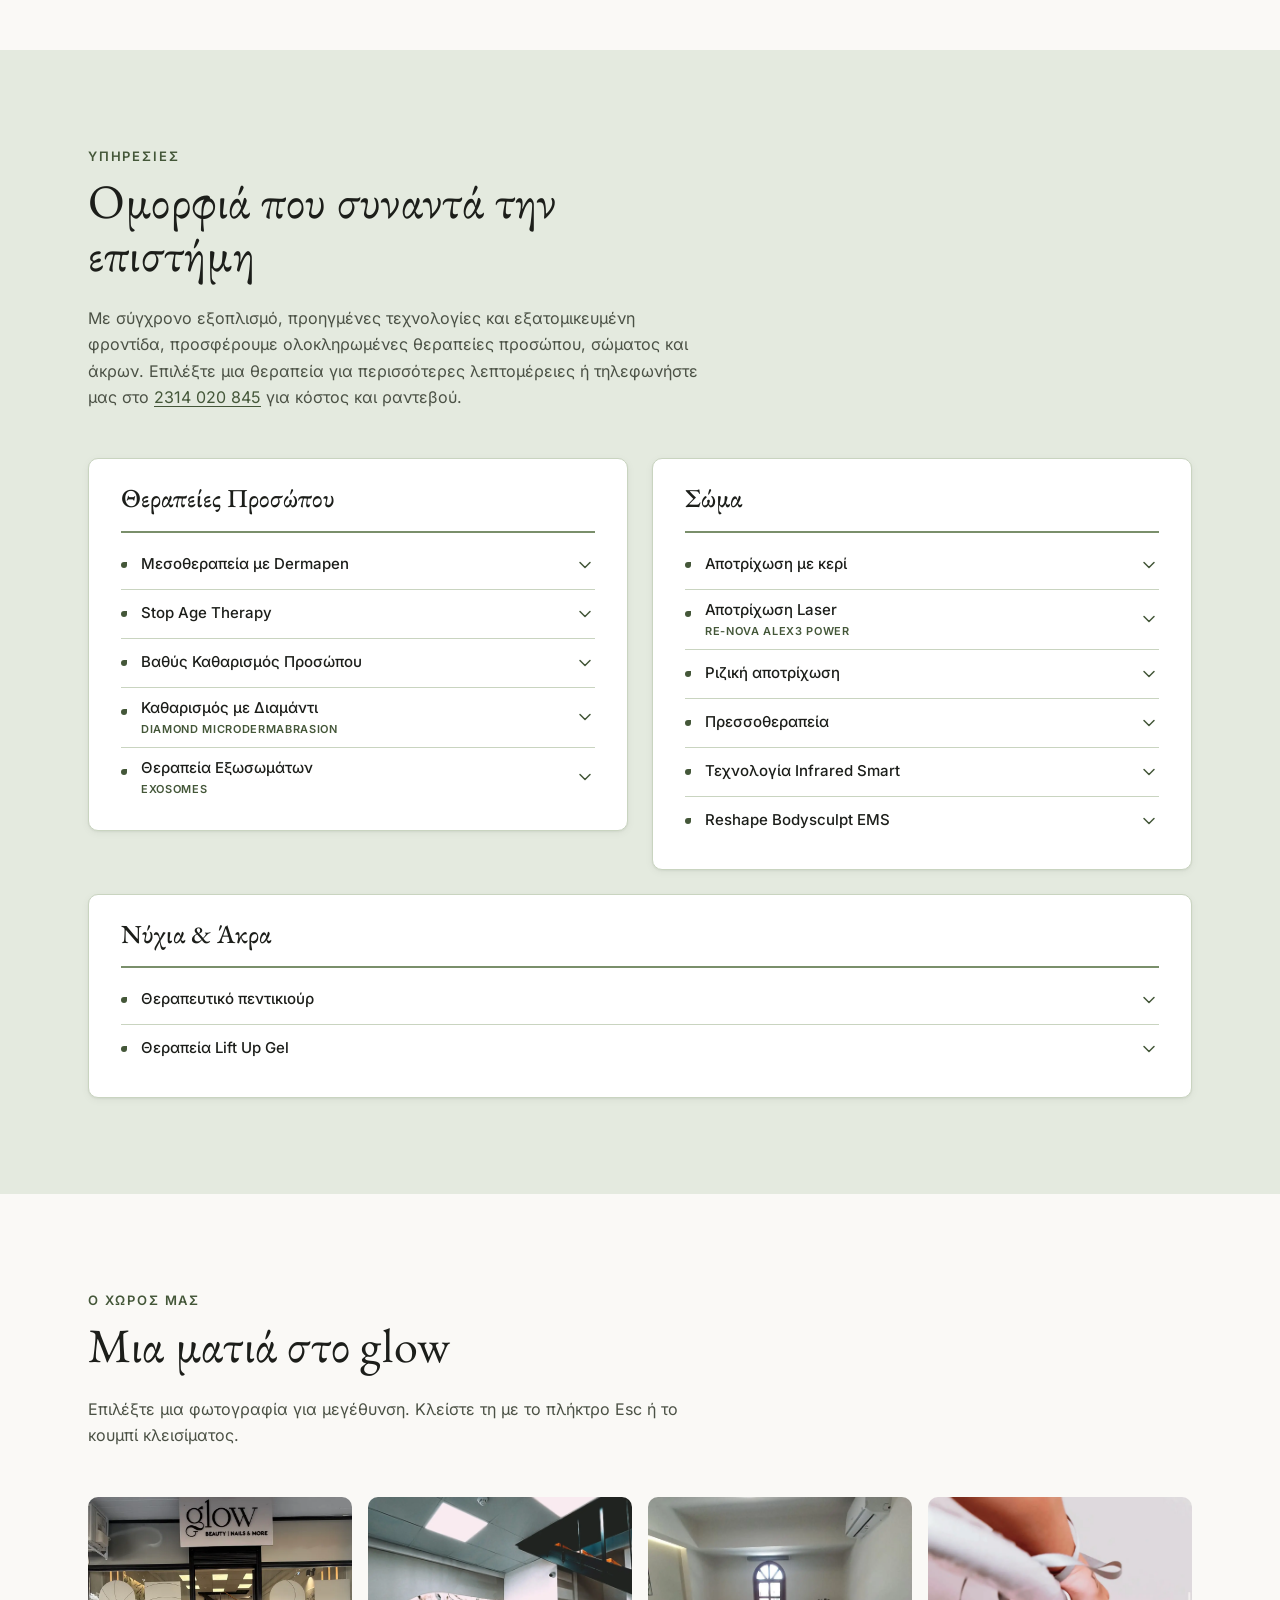
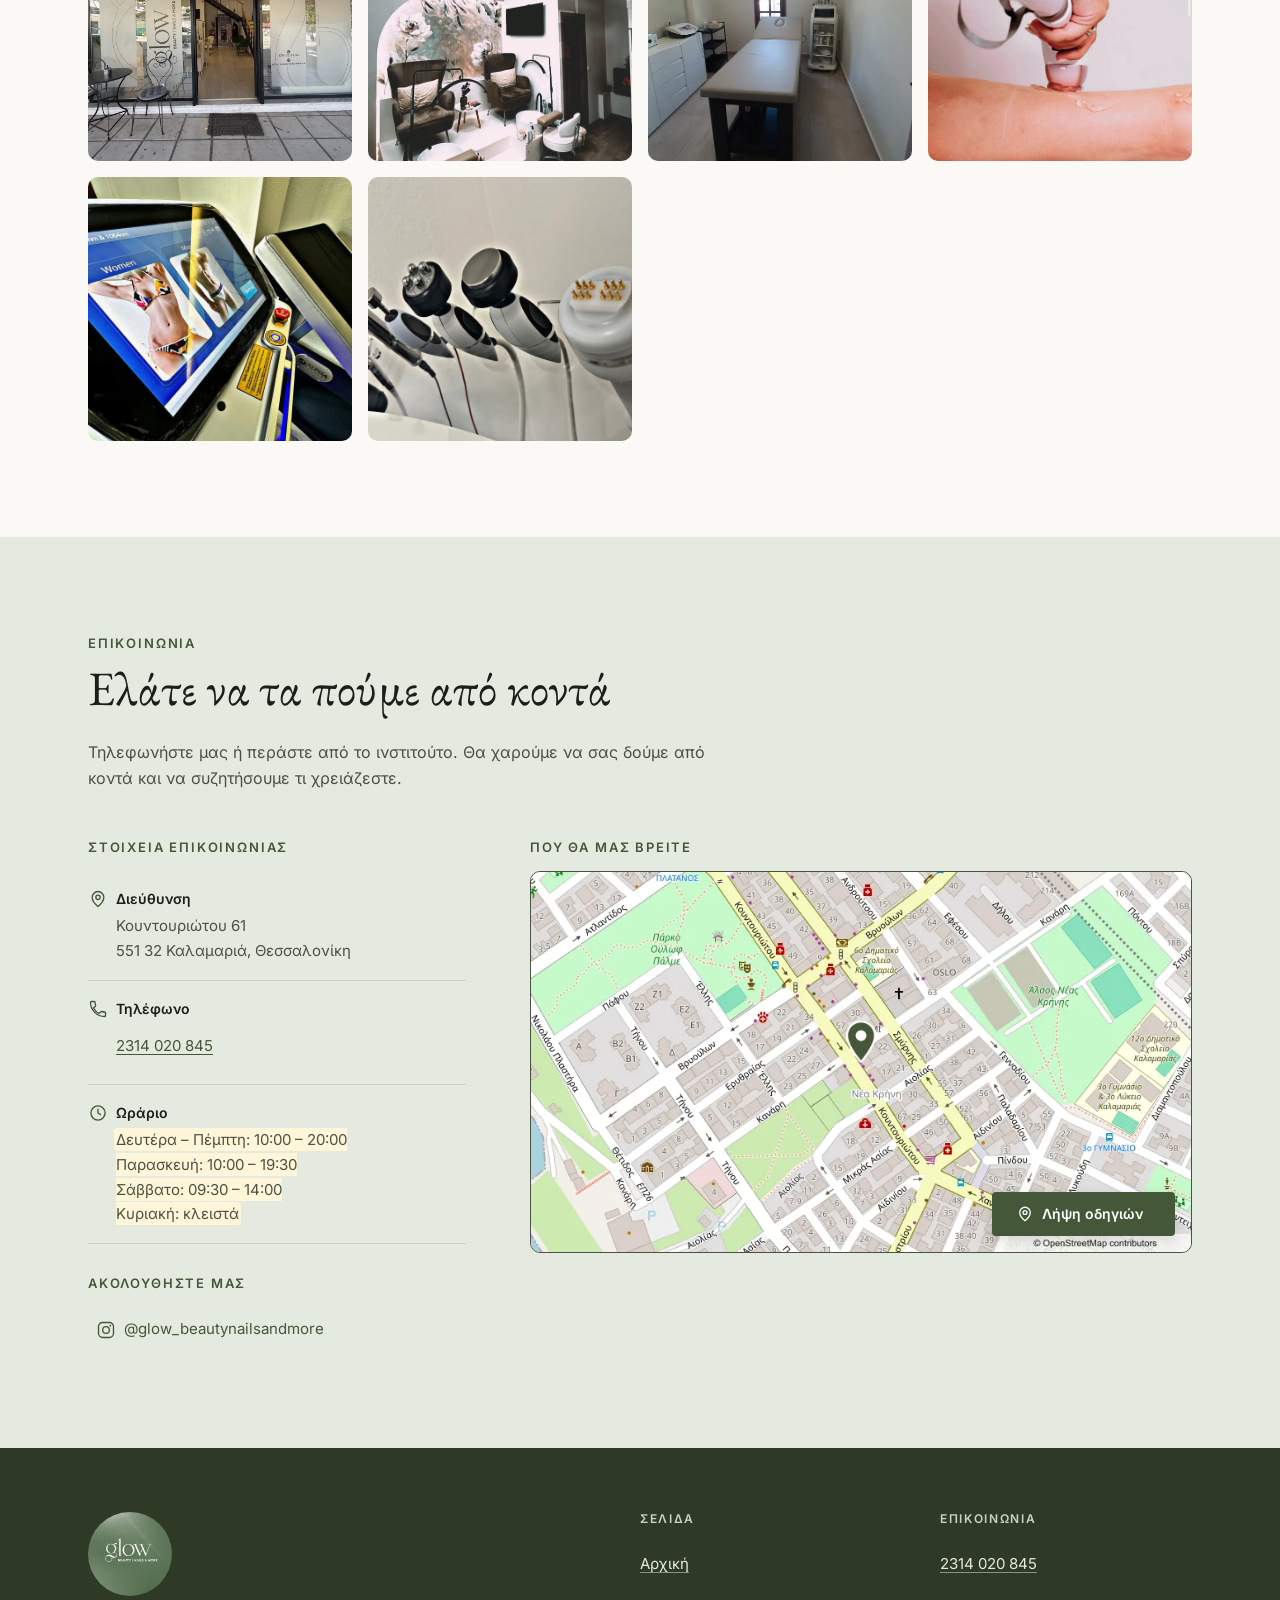
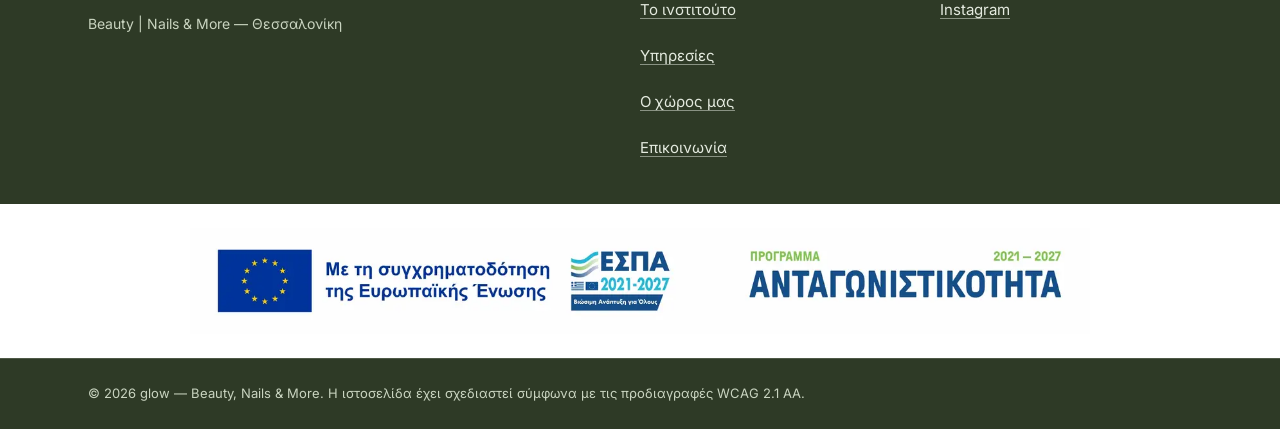
==== commit f2fef400: "Restore the card layout for services, keeping the expandable content Brings back the look of the ear" ====
--- a/index.html
+++ b/index.html
@@ -278,10 +278,10 @@
         </p>
       </header>
 
-      <div class="treatments-wrap">
+      <div class="service-grid">
 
         <!-- ─── Πρόσωπο ─── -->
-        <section class="service-cat" aria-labelledby="cat-face">
+        <section class="service-card" aria-labelledby="cat-face">
           <h3 class="service-card__title" id="cat-face">Θεραπείες Προσώπου</h3>
 
           <details class="treatment">
@@ -311,7 +311,7 @@
         </section>
 
         <!-- ─── Σώμα ─── -->
-        <section class="service-cat" aria-labelledby="cat-body">
+        <section class="service-card" aria-labelledby="cat-body">
           <h3 class="service-card__title" id="cat-body">Σώμα</h3>
 
           <details class="treatment">
@@ -346,7 +346,7 @@
         </section>
 
         <!-- ─── Νύχια & Άκρα ─── -->
-        <section class="service-cat" aria-labelledby="cat-nails">
+        <section class="service-card" aria-labelledby="cat-nails">
           <h3 class="service-card__title" id="cat-nails">Νύχια &amp; Άκρα</h3>
 
           <details class="treatment">
--- a/assets/css/style.css
+++ b/assets/css/style.css
@@ -512,56 +512,86 @@
 
 /* ═══════════ SERVICES ═══════════ */
 
-/* A centred single column reading like a treatment menu. Each category
-   is a group of native <details> accordions. */
-.treatments-wrap {
-  max-width: 780px;
+/* Category cards, as before — but each now holds expandable treatments
+   instead of a plain list. Tops align; cards keep their natural height. */
+.service-grid {
+  display: grid;
+  gap: var(--space-3);
+  max-width: 1120px;
   margin-inline: auto;
 }
-
-.service-cat { margin-bottom: var(--space-5); }
-.service-cat:last-child { margin-bottom: 0; }
-
-.service-cat__title {
-  font-family: var(--font-display);
-  font-size: clamp(1.5rem, 1.2rem + 1.2vw, 2rem);
-  font-weight: 500;
-  margin-bottom: var(--space-2);
-  padding-bottom: var(--space-1);
-  border-bottom: 2px solid var(--sage-500);
-}
-
-/* Native disclosure — keyboard-operable and screen-reader friendly by
-   default, works with no JS. */
-.treatment {
+/* Two columns rather than three: the expanded descriptions need a
+   readable line length, and three narrow columns squeezed the Greek
+   text to ~35 characters a line. The short third category spans the
+   full width, which keeps the block balanced instead of leaving a gap. */
+@media (min-width: 900px) {
+  .service-grid {
+    grid-template-columns: repeat(2, 1fr);
+    align-items: start;
+  }
+  .service-card:last-child { grid-column: 1 / -1; }
+}
+
+.service-card {
+  padding: var(--space-3) min(var(--space-4), 32px);
   background: var(--white);
   border: 1px solid var(--sage-200);
-  border-radius: var(--radius);
+  border-radius: var(--radius-lg);
+  box-shadow: var(--shadow-1);
+}
+
+.service-card__title {
+  font-family: var(--font-display);
+  font-size: 1.625rem;
+  font-weight: 500;
   margin-bottom: var(--space-1);
-}
+  padding-bottom: var(--space-2);
+  border-bottom: 2px solid var(--sage-500);
+}
+
+/* Native <details> — keyboard-operable and screen-reader friendly by
+   default, works with no JS. Styled as rows inside the card, keeping
+   the leaf-dot marker from the previous list design. */
+.treatment { border-bottom: 1px solid var(--sage-200); }
+.treatment:last-child { border-bottom: 0; }
 
 .treatment summary {
+  position: relative;
   display: flex;
   align-items: center;
   gap: var(--space-2);
-  min-height: 56px;                  /* comfortable touch target */
-  padding: var(--space-1) var(--space-3);
-  font-weight: 500;
+  min-height: 48px;                  /* touch target */
+  padding: var(--space-1) 0 var(--space-1) 1.25rem;
   color: var(--ink);
   cursor: pointer;
   list-style: none;                  /* remove the default triangle… */
 }
 .treatment summary::-webkit-details-marker { display: none; }  /* …incl. Safari */
 
-.treatment__name { flex: 1; min-width: 0; }
+/* Decorative leaf-dot, matching the old service list. */
+.treatment summary::before {
+  content: "";
+  position: absolute;
+  left: 0;
+  top: 1.35em;
+  width: 6px; height: 6px;
+  border-radius: 50% 0 50% 50%;
+  background: var(--sage-700);
+}
+
+.treatment__name {
+  flex: 1;
+  min-width: 0;
+  font-size: .9375rem;
+  font-weight: 500;
+}
 .treatment__sub {
-  display: inline-block;
-  font-size: .75rem;
+  display: block;
+  font-size: .6875rem;
   font-weight: 600;
   letter-spacing: .06em;
   text-transform: uppercase;
   color: var(--sage-700);
-  margin-left: .35em;
 }
 
 .treatment__chev {
@@ -571,15 +601,12 @@
 }
 .treatment[open] .treatment__chev { transform: rotate(180deg); }
 
-.treatment summary:hover { background: var(--sage-050); }
-.treatment[open] summary { border-bottom: 1px solid var(--sage-200); }
-
-.treatment__body {
-  padding: var(--space-2) var(--space-3) var(--space-3);
-}
+.treatment summary:hover .treatment__name { color: var(--sage-700); }
+
+.treatment__body { padding: 0 0 var(--space-2) 1.25rem; }
 .treatment__body p {
   margin: 0;
-  font-size: .9375rem;
+  font-size: .875rem;
   color: var(--ink-muted);
 }
 
@@ -997,9 +1024,10 @@
   --sage-050:  #ffffff;
   --cream:     #ffffff;
 }
-html.a11y-contrast .treatment,
+html.a11y-contrast .service-card,
 html.a11y-contrast .pillars li { border-color: #000; }
-html.a11y-contrast .service-cat__title { border-bottom-color: #000; }
+html.a11y-contrast .service-card__title,
+html.a11y-contrast .treatment { border-bottom-color: #000; }
 
 /* The footer's secondary text uses --sage-200, which contrast mode
    repurposes as a darker border colour. On the near-black footer that
@@ -1091,9 +1119,10 @@
    ═══════════════════════════════════════════════════════════ */
 
 @media (forced-colors: active) {
-  .btn, .treatment, .pillars li, .gallery-item {
+  .btn, .service-card, .pillars li, .gallery-item {
     border: 1px solid CanvasText;
   }
+  .treatment summary::before { background: CanvasText; }
   :focus-visible { outline: 3px solid Highlight; }
 }
 
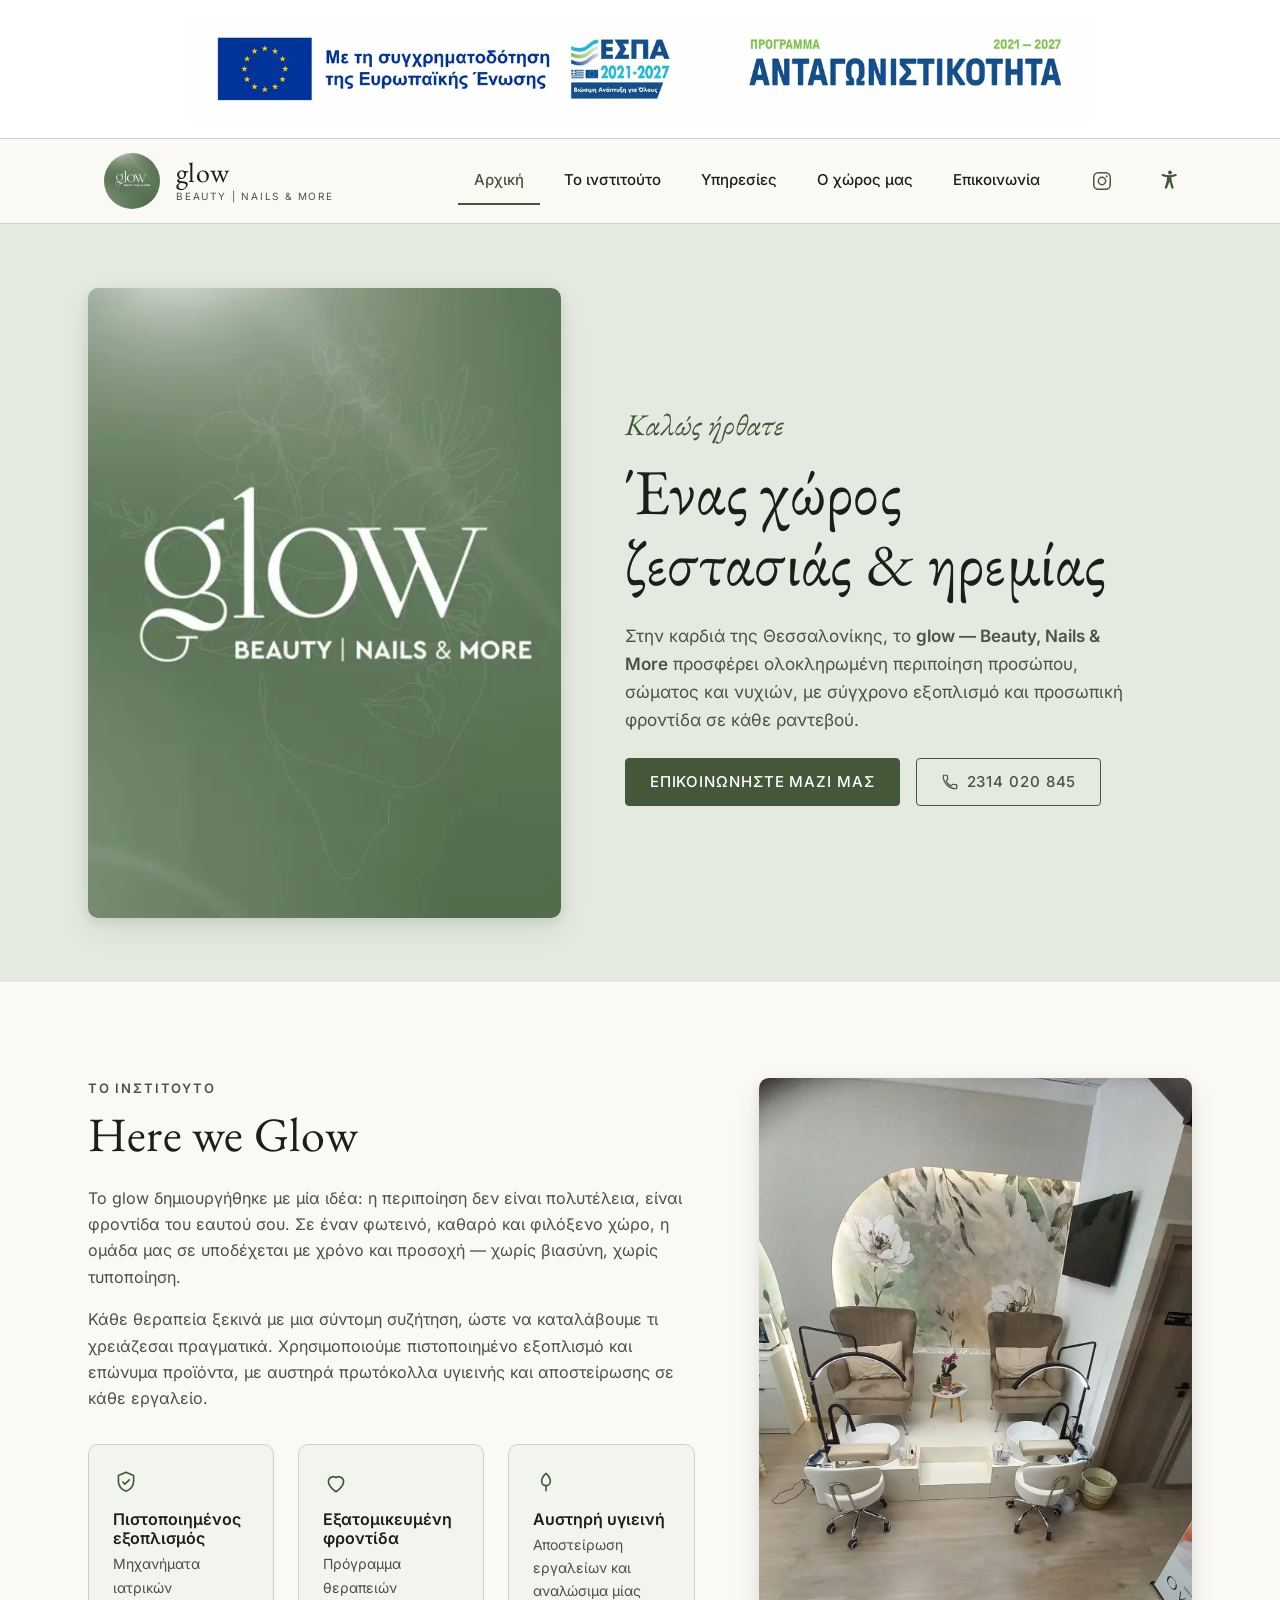
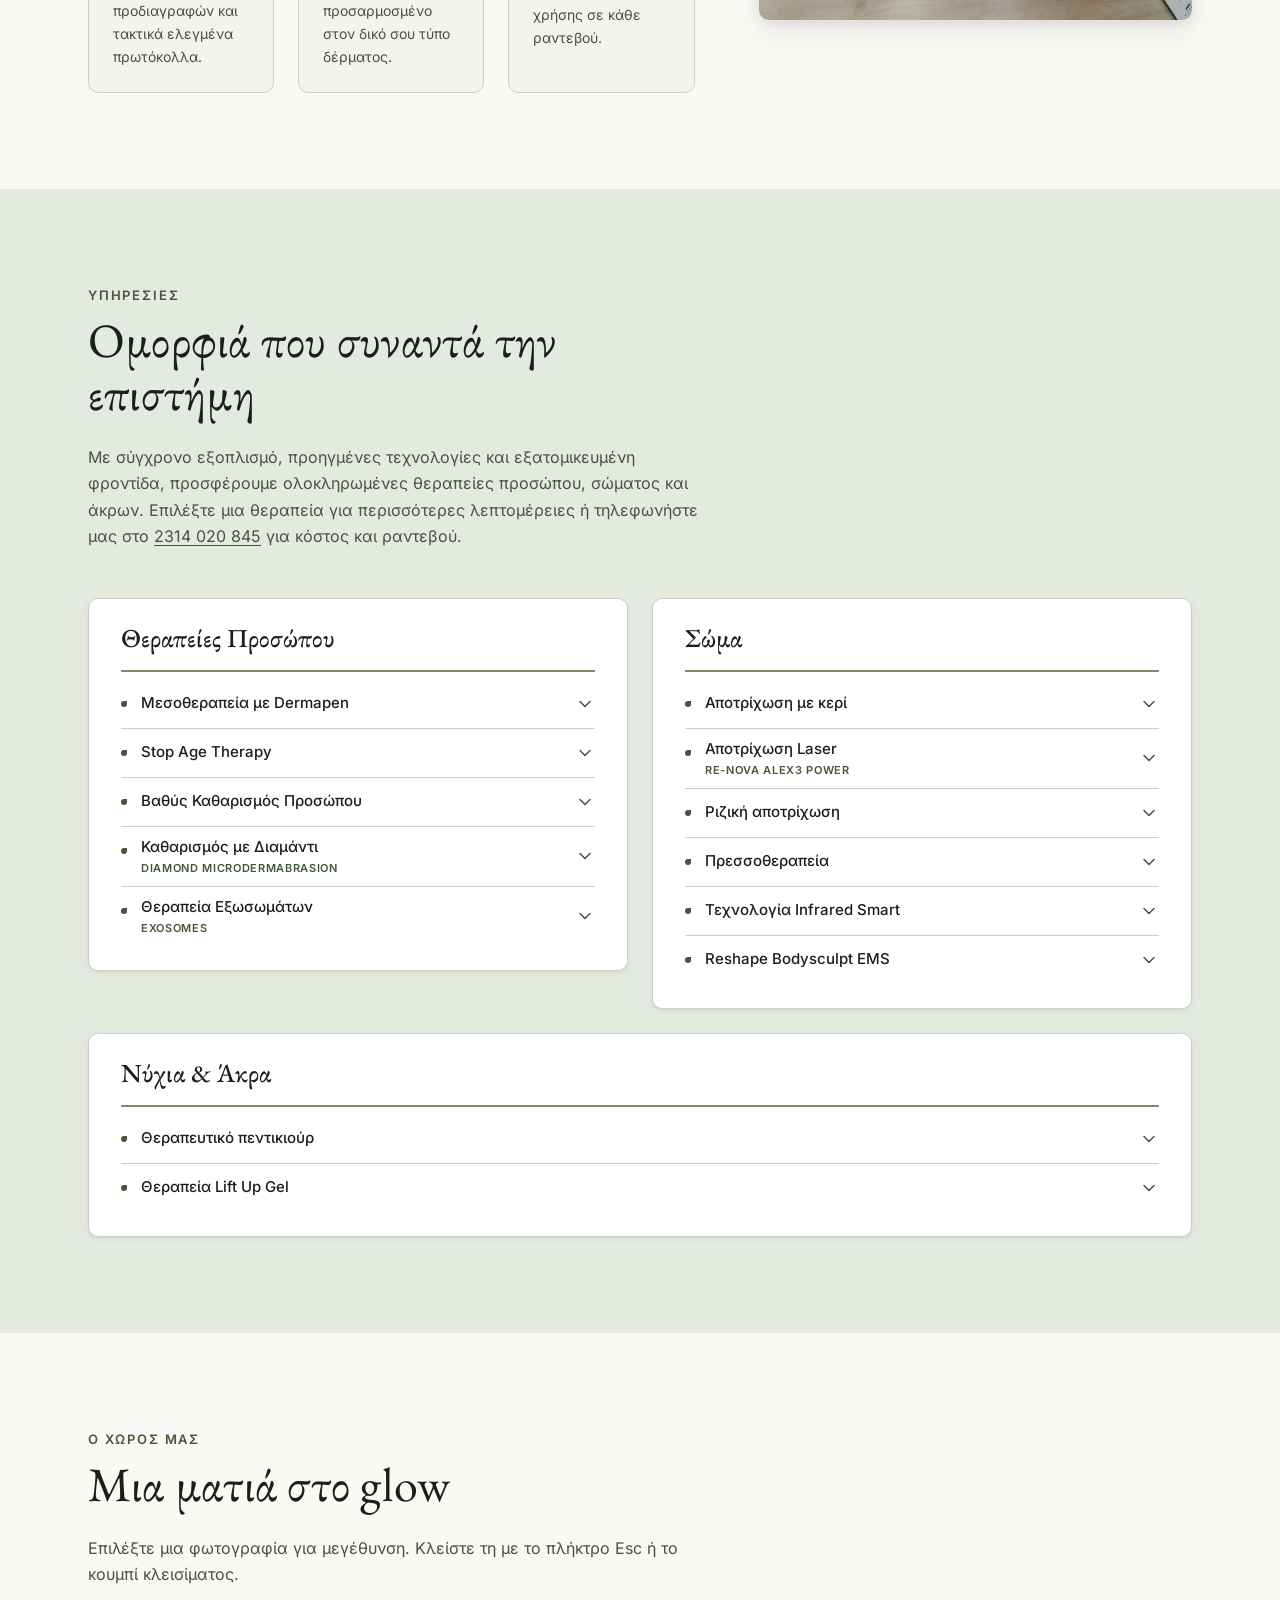
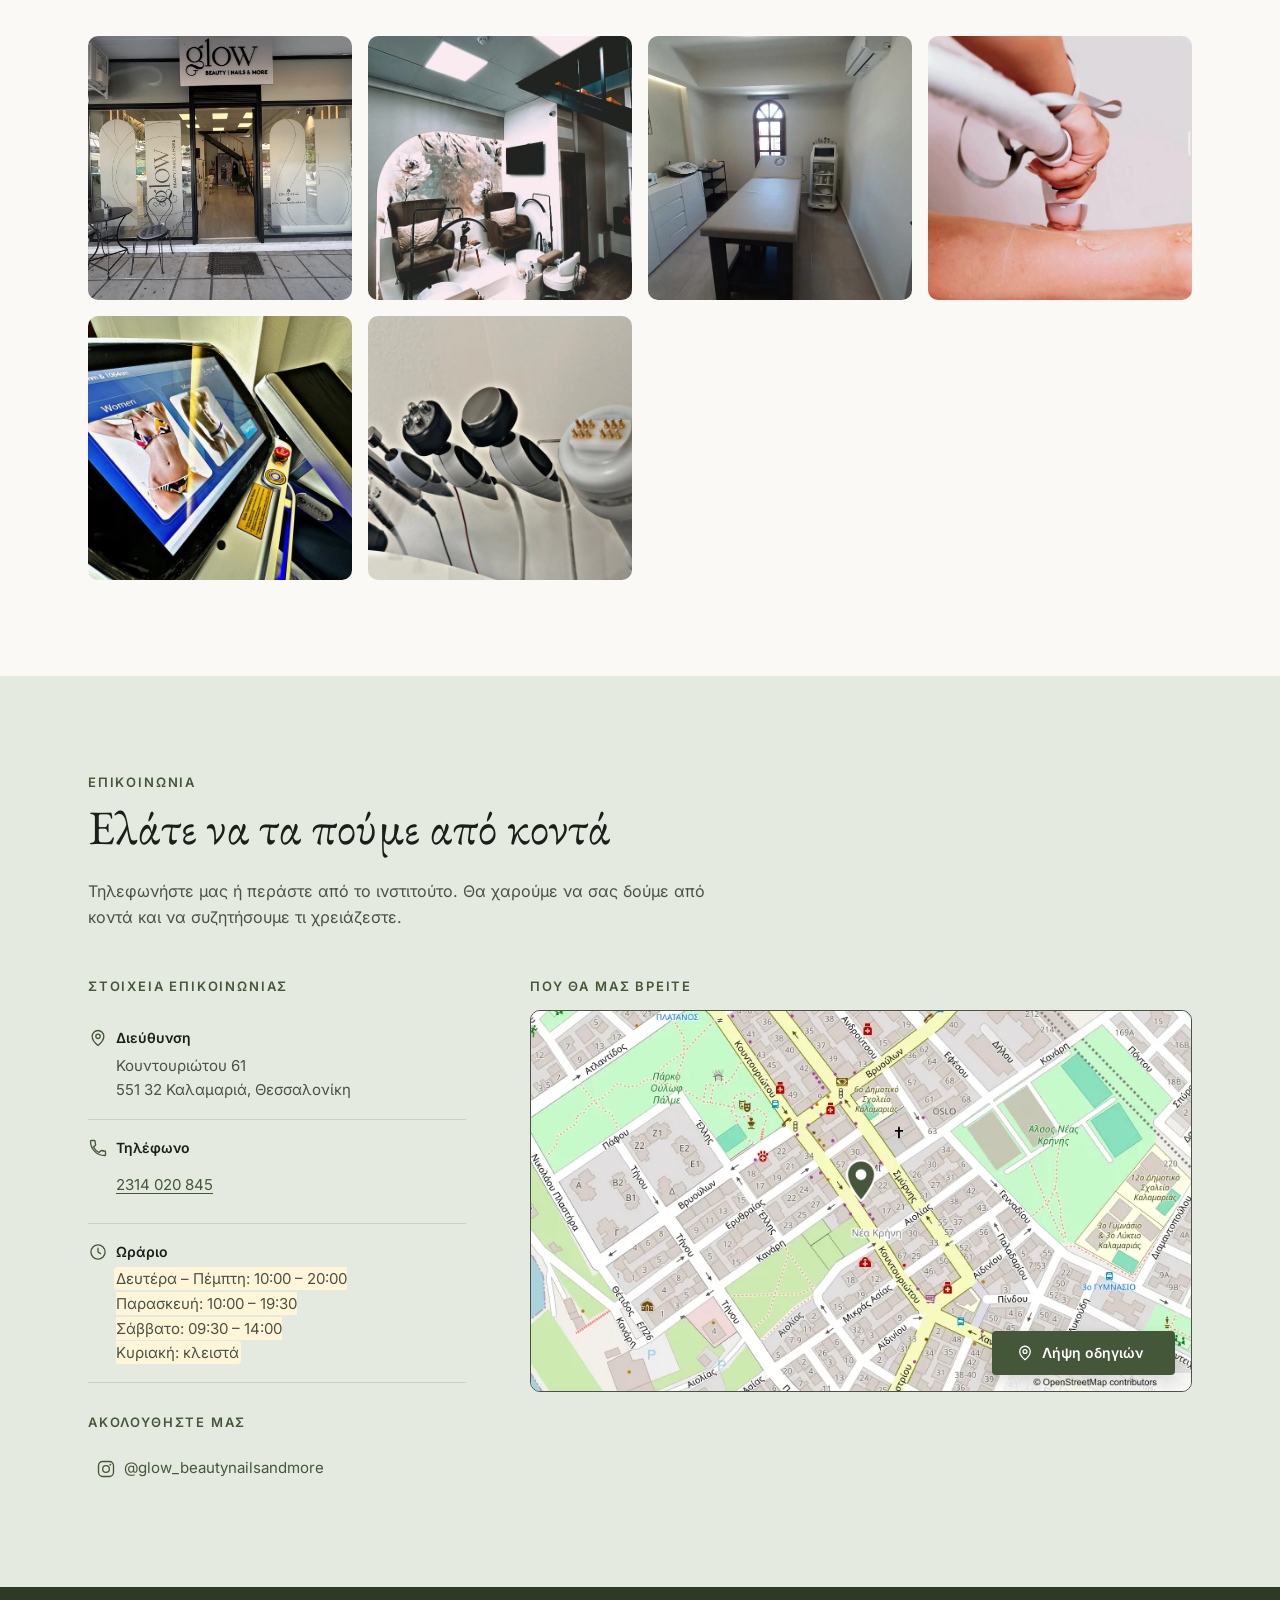
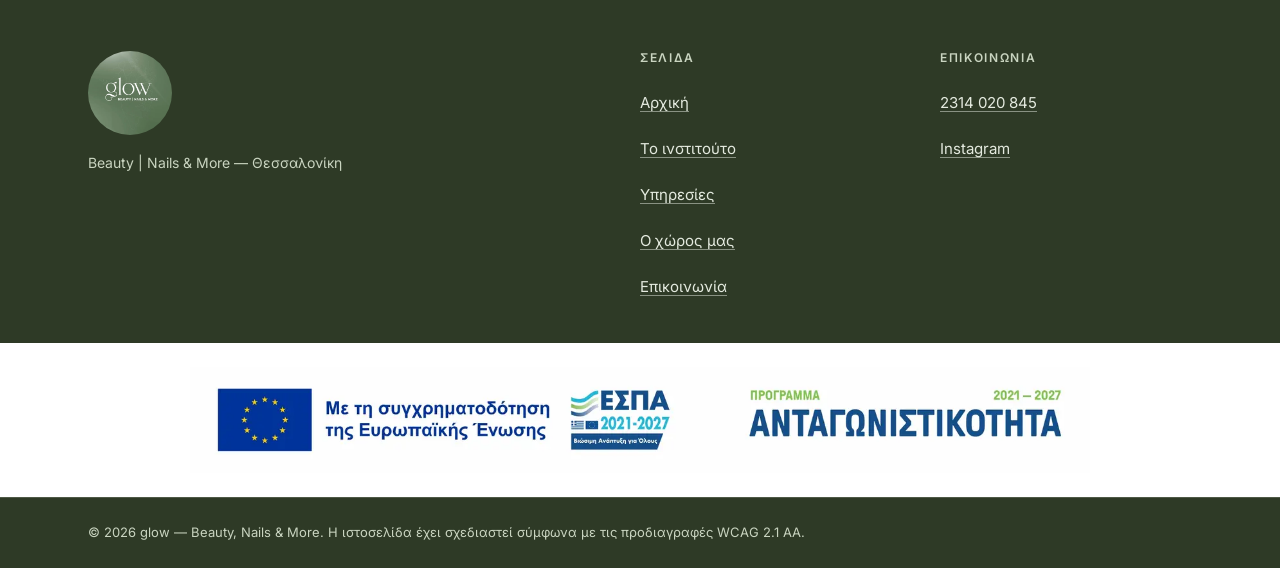
==== commit 1a4821ee: "Move the ΕΣΠΑ banner above the header and add the funding statement Per the ΕΣΠΑ inspectors' guidanc" ====
--- a/index.html
+++ b/index.html
@@ -53,6 +53,24 @@
 
 <body>
 <a class="skip-link" href="#main">Μετάβαση στο κύριο περιεχόμενο</a>
+
+<!-- ══════════ ΕΣΠΑ BANNER ══════════
+     Placed above the header so it is the first thing a visitor sees,
+     as required by the ΕΣΠΑ publicity guidance. Clicking it opens the
+     funding statement. Loaded eagerly — it is above the fold. -->
+<div class="espa-bar">
+  <div class="wrap">
+    <button type="button" class="espa-bar__btn" data-espa-open aria-haspopup="dialog">
+      <picture>
+        <source srcset="assets/img/espa-banner-gr.webp" type="image/webp">
+        <img src="assets/img/espa-banner-gr.jpg"
+             alt="Με τη συγχρηματοδότηση της Ευρωπαϊκής Ένωσης. ΕΣΠΑ 2021–2027, Πρόγραμμα Ανταγωνιστικότητα."
+             width="1400" height="165" decoding="async">
+      </picture>
+      <span class="visually-hidden">— Δείτε πληροφορίες για τη χρηματοδότηση</span>
+    </button>
+  </div>
+</div>
 
 <!-- ══════════ HEADER ══════════ -->
 <header class="site-header" id="siteHeader">
@@ -556,12 +574,30 @@
 
   <div class="espa">
     <div class="wrap">
-      <a href="https://www.espa.gr/" target="_blank" rel="noopener noreferrer">
+      <button type="button" class="espa-bar__btn" data-espa-open aria-haspopup="dialog">
         <picture><source srcset="assets/img/espa-banner-gr.webp" type="image/webp"><img src="assets/img/espa-banner-gr.jpg"
              alt="Με τη συγχρηματοδότηση της Ευρωπαϊκής Ένωσης. ΕΣΠΑ 2021–2027, Πρόγραμμα Ανταγωνιστικότητα."
              width="1400" height="165" loading="lazy" decoding="async"></picture>
-        <span class="visually-hidden">Μετάβαση στον ιστότοπο του ΕΣΠΑ (ανοίγει σε νέα καρτέλα)</span>
-      </a>
+        <span class="visually-hidden">— Δείτε πληροφορίες για τη χρηματοδότηση</span>
+      </button>
+
+      <!-- Without JavaScript the dialog cannot open, so the statement
+           is shown inline instead. -->
+      <noscript>
+        <div class="espa-noscript">
+          <p>
+            Η επιχείρηση χρηματοδοτήθηκε από τη Δράση «Ενίσχυση της Ίδρυσης και
+            Λειτουργίας Νέων Μικρομεσαίων Επιχειρήσεων» του Προγράμματος
+            Ανταγωνιστικότητα (ΕΣΠΑ 2021-2027).
+          </p>
+          <p>
+            Η Δράση στοχεύει στην ενίσχυση των επενδυτικών σχεδίων υπό ίδρυση και
+            νεοσύστατων επιχειρήσεων ΜμΕ, οι οποίες θα επενδύσουν ίδιους πόρους στη
+            δραστηριότητα που προτίθενται να ασκήσουν και θα δημιουργήσουν νέες
+            θέσεις απασχόλησης.
+          </p>
+        </div>
+      </noscript>
     </div>
   </div>
 
@@ -571,6 +607,40 @@
     </div>
   </div>
 </footer>
+
+<!-- ══════════ ΕΣΠΑ FUNDING STATEMENT ══════════ -->
+<dialog class="espa-modal" id="espaModal" aria-labelledby="espaModalTitle">
+  <div class="espa-modal__head">
+    <h2 id="espaModalTitle">Χρηματοδότηση ΕΣΠΑ</h2>
+    <button type="button" class="espa-modal__close" id="espaClose">
+      <svg viewBox="0 0 24 24" aria-hidden="true" focusable="false" width="24" height="24"><path fill="none" stroke="currentColor" stroke-width="2" stroke-linecap="round" d="m6 6 12 12M18 6 6 18"/></svg>
+      <span class="visually-hidden">Κλείσιμο</span>
+    </button>
+  </div>
+
+  <picture>
+    <source srcset="assets/img/espa-banner-gr.webp" type="image/webp">
+    <img class="espa-modal__banner" src="assets/img/espa-banner-gr.jpg"
+         alt="Με τη συγχρηματοδότηση της Ευρωπαϊκής Ένωσης. ΕΣΠΑ 2021–2027, Πρόγραμμα Ανταγωνιστικότητα."
+         width="1400" height="165" loading="lazy" decoding="async">
+  </picture>
+
+  <p>
+    Η επιχείρηση χρηματοδοτήθηκε από τη Δράση «Ενίσχυση της Ίδρυσης και Λειτουργίας
+    Νέων Μικρομεσαίων Επιχειρήσεων» του Προγράμματος Ανταγωνιστικότητα
+    (ΕΣΠΑ 2021-2027).
+  </p>
+  <p>
+    Η Δράση στοχεύει στην ενίσχυση των επενδυτικών σχεδίων υπό ίδρυση και
+    νεοσύστατων επιχειρήσεων ΜμΕ, οι οποίες θα επενδύσουν ίδιους πόρους στη
+    δραστηριότητα που προτίθενται να ασκήσουν και θα δημιουργήσουν νέες θέσεις
+    απασχόλησης.
+  </p>
+
+  <p class="espa-modal__link">
+    <a href="https://www.espa.gr/" target="_blank" rel="noopener noreferrer">espa.gr<span class="visually-hidden"> (ανοίγει σε νέα καρτέλα)</span></a>
+  </p>
+</dialog>
 
 <!-- ══════════ LIGHTBOX ══════════ -->
 <dialog class="lightbox" id="lightbox" aria-labelledby="lightboxCaption">
--- a/assets/css/style.css
+++ b/assets/css/style.css
@@ -834,8 +834,85 @@
 /* ── ΕΣΠΑ ── */
 
 .espa { background: var(--white); padding-block: var(--space-3); }
-.espa a { display: block; max-width: 900px; margin-inline: auto; }
-.espa img { width: 100%; height: auto; }
+
+/* ΕΣΠΑ banner — top bar and footer share this button style. The banner
+   is a plain white strip so the official artwork keeps its own colours. */
+.espa-bar {
+  background: var(--white);
+  border-bottom: 1px solid var(--sage-200);
+  padding-block: var(--space-2);
+}
+.espa-bar__btn {
+  display: block;
+  width: 100%;
+  max-width: 900px;
+  margin-inline: auto;
+  padding: 0;
+  background: none;
+  border: 0;
+  border-radius: var(--radius);
+  cursor: pointer;
+}
+.espa-bar__btn img { width: 100%; height: auto; }
+.espa-bar__btn:focus-visible { outline-offset: 4px; }
+.espa .espa-bar__btn { max-width: 900px; }
+
+/* ── ΕΣΠΑ funding statement dialog ── */
+.espa-modal {
+  width: min(94vw, 640px);
+  max-height: 90dvh;
+  overflow-y: auto;
+  padding: var(--space-4);
+  background: var(--white);
+  color: var(--ink);
+  border: 1px solid var(--ink-muted);
+  border-radius: var(--radius-lg);
+  box-shadow: var(--shadow-2);
+}
+.espa-modal::backdrop { background: rgba(28, 30, 26, .7); }
+
+.espa-modal__head {
+  display: flex;
+  align-items: flex-start;
+  justify-content: space-between;
+  gap: var(--space-2);
+  margin-bottom: var(--space-3);
+}
+.espa-modal__head h2 {
+  font-family: var(--font-display);
+  font-size: 1.5rem;
+  font-weight: 500;
+  margin: 0;
+}
+.espa-modal__close {
+  flex-shrink: 0;
+  display: grid;
+  place-items: center;
+  width: 44px; height: 44px;
+  margin: -6px -6px 0 0;
+  background: none;
+  border: 0;
+  border-radius: var(--radius);
+  color: var(--ink);
+  cursor: pointer;
+}
+.espa-modal__close:hover { background: var(--sage-050); }
+
+.espa-modal__banner {
+  width: 100%;
+  height: auto;
+  margin-bottom: var(--space-3);
+}
+.espa-modal p { color: var(--ink-muted); }
+.espa-modal__link { margin-bottom: 0; }
+
+.espa-noscript {
+  max-width: 900px;
+  margin: var(--space-2) auto 0;
+  font-size: .875rem;
+  color: var(--ink-muted);
+}
+.espa-noscript p:last-child { margin-bottom: 0; }
 
 .colophon {
   background: var(--sage-900);
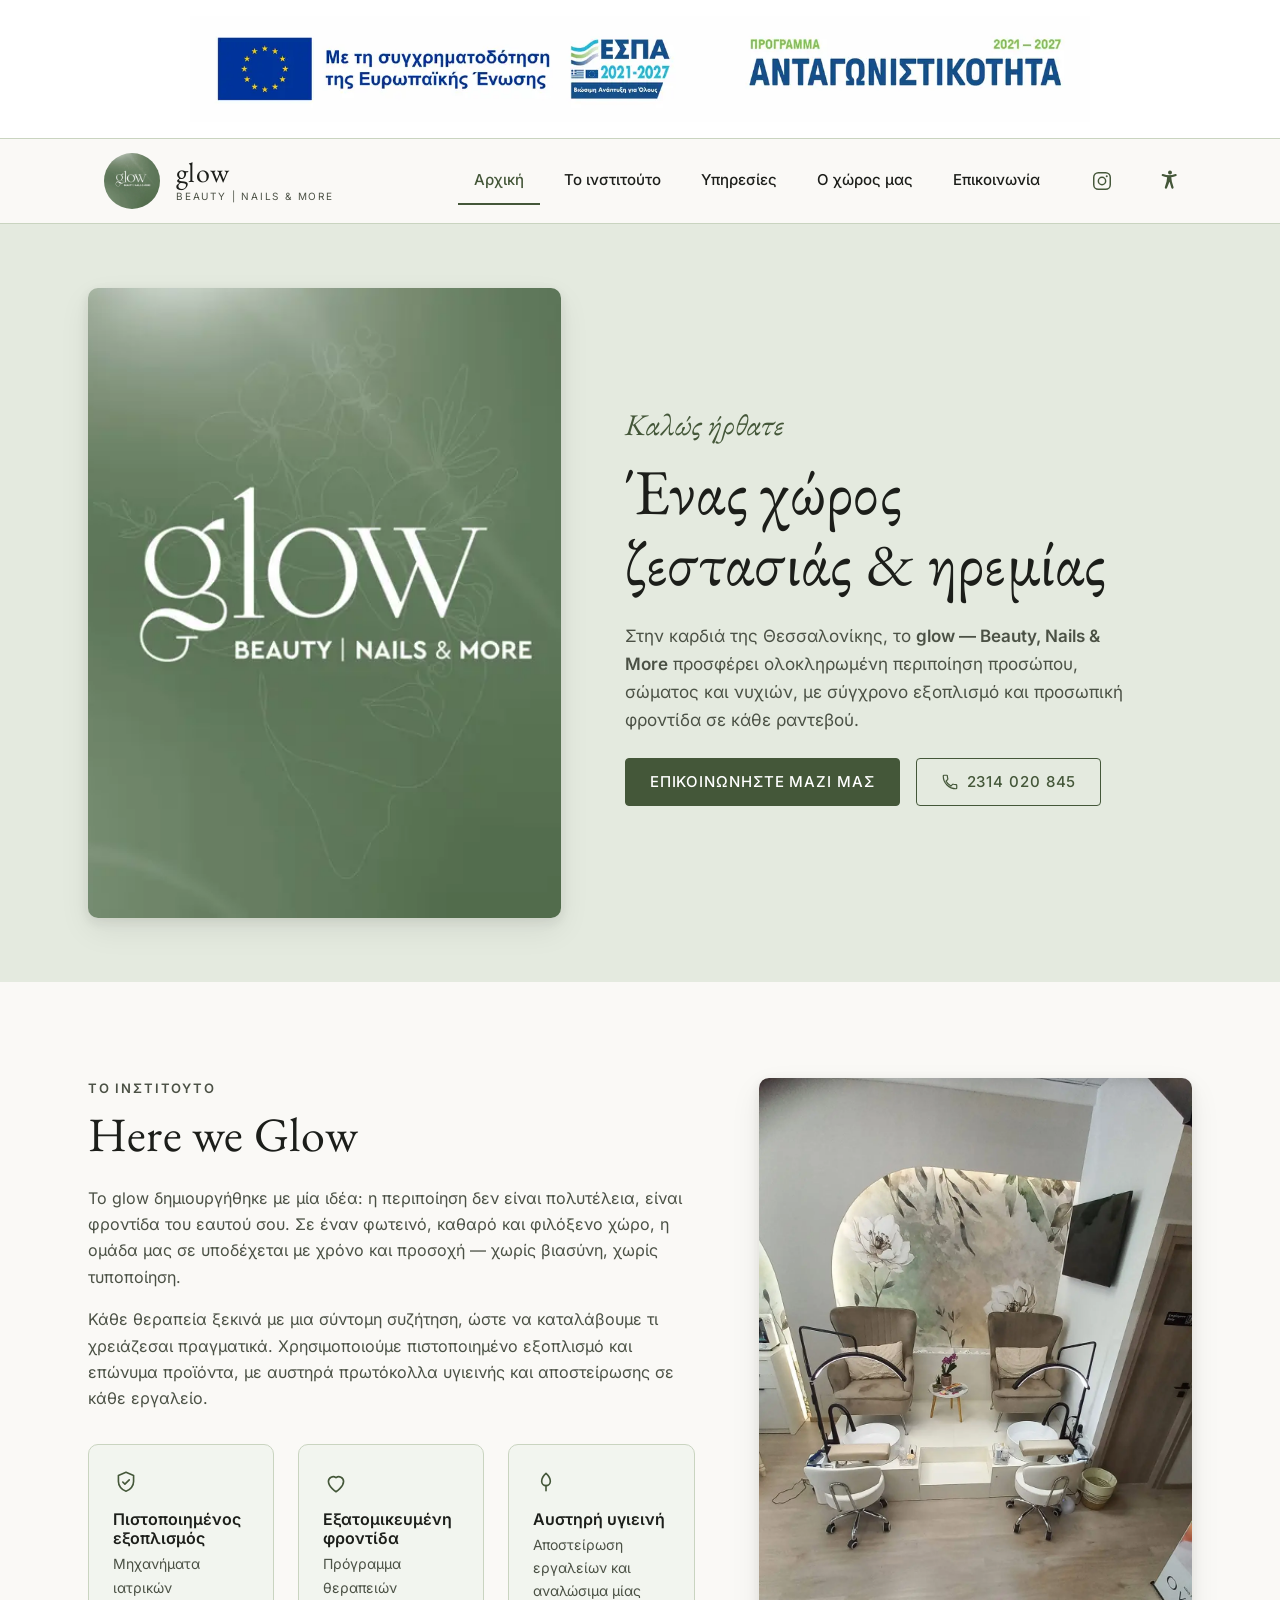
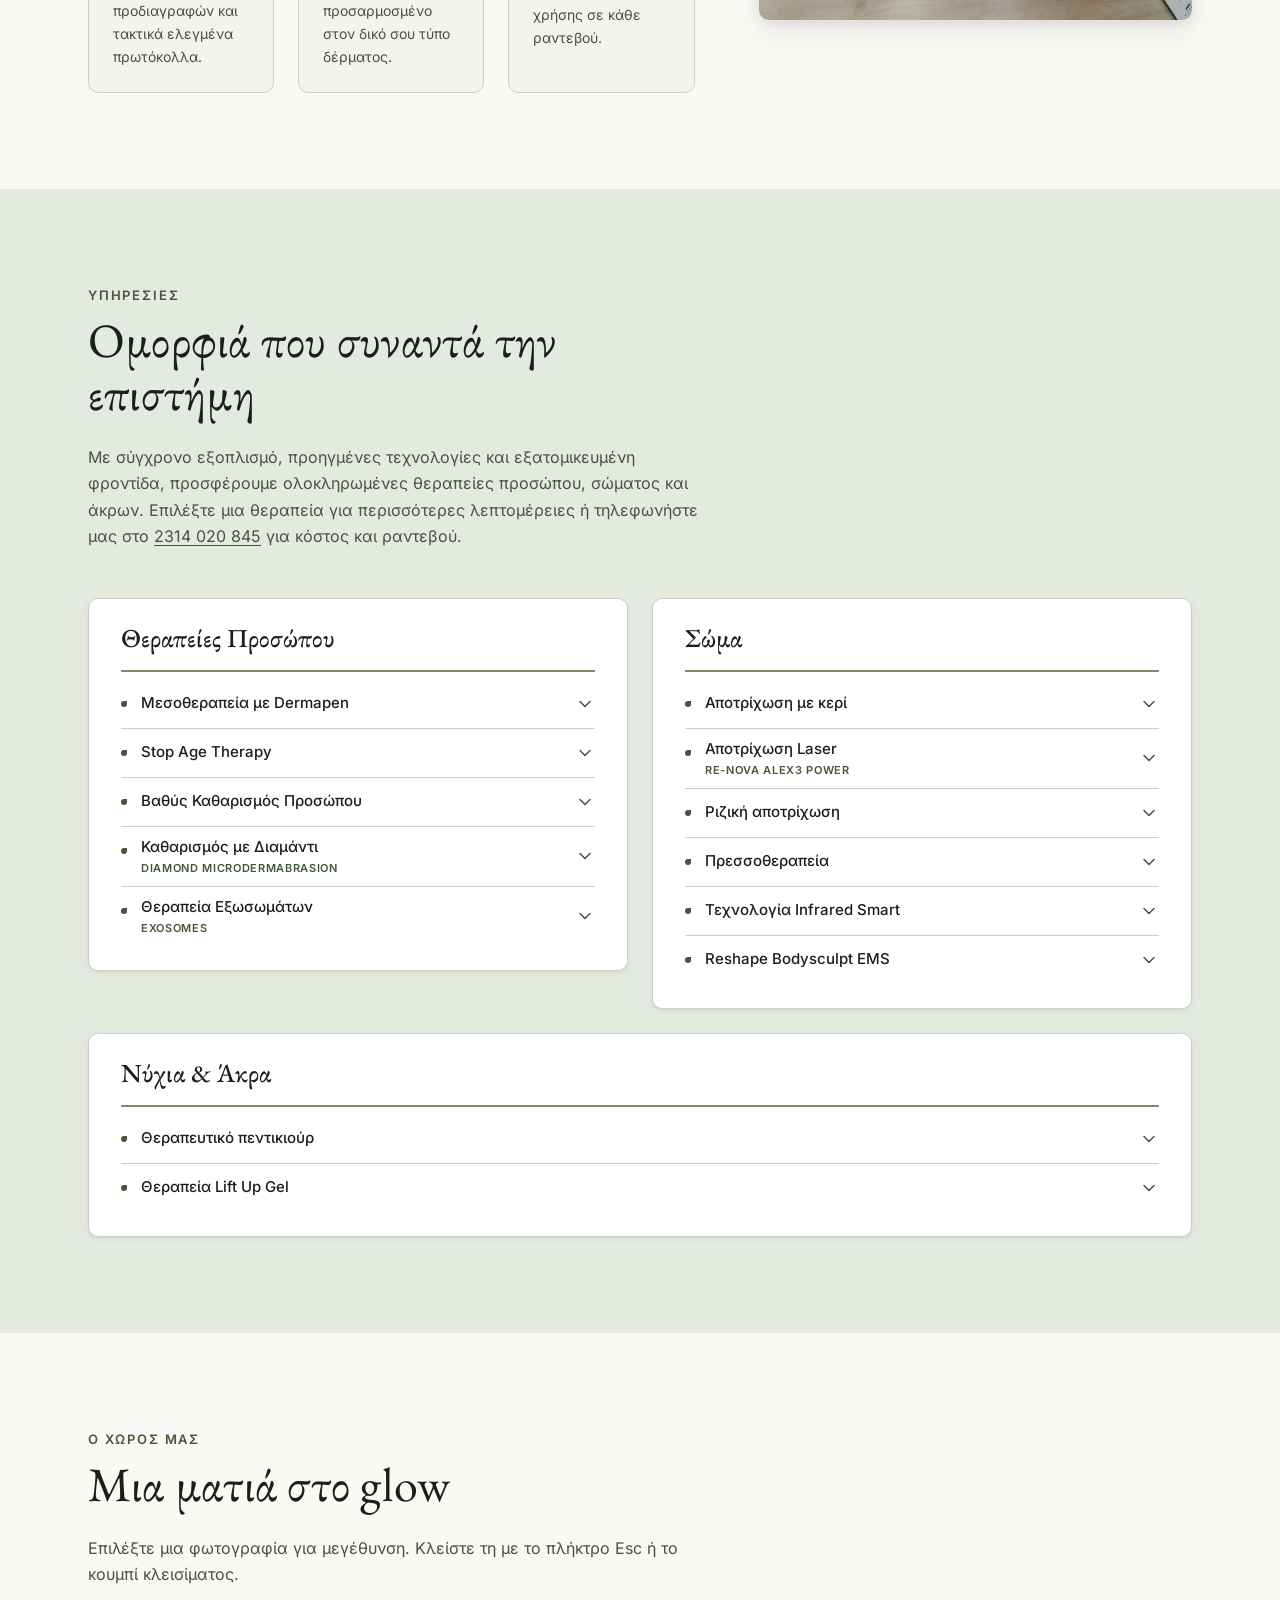
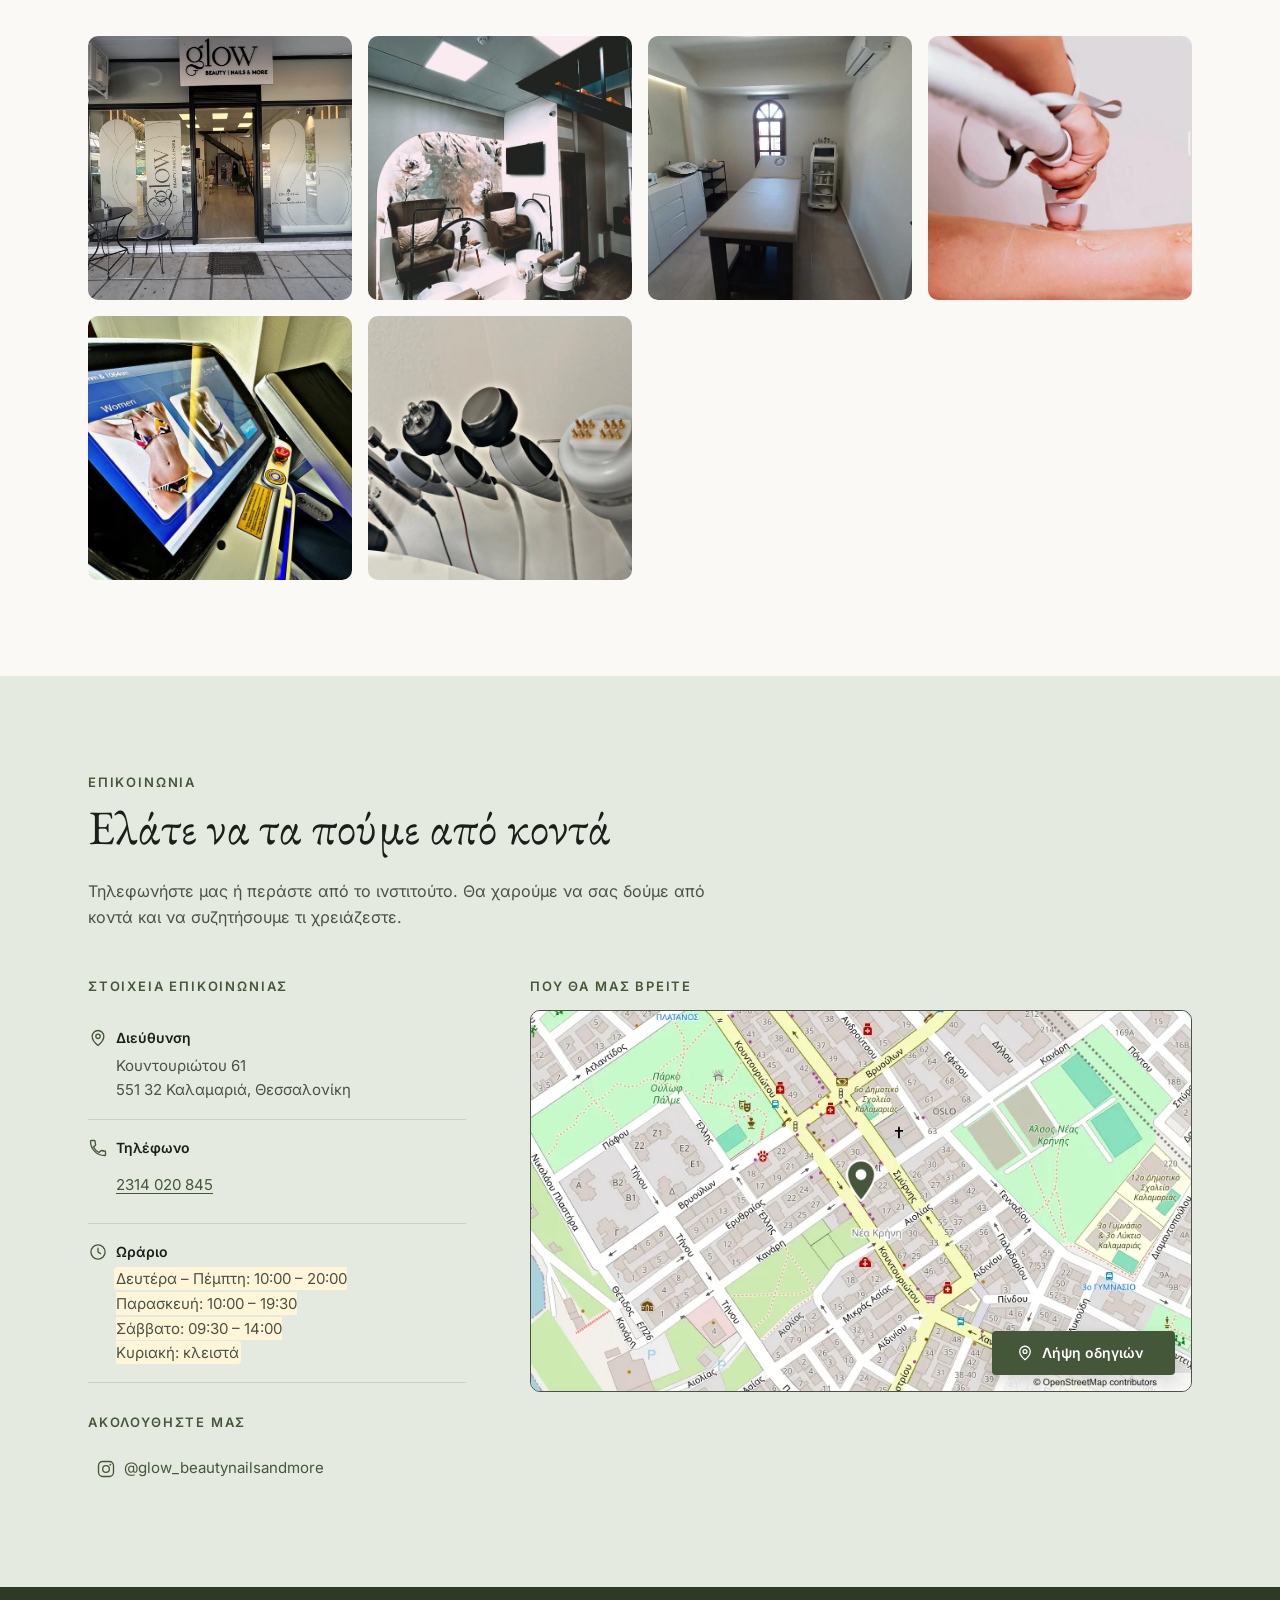
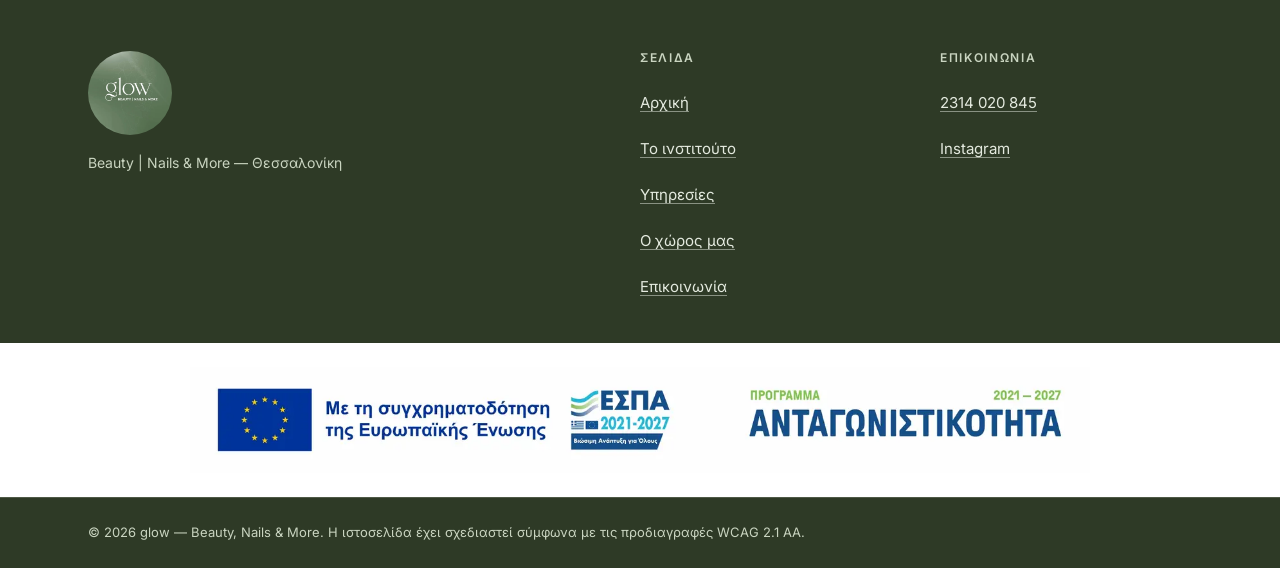
==== commit a86f790a: "Keep the ΕΣΠΑ banner pinned above the header while scrolling The banner and header now share a stick" ====
--- a/index.html
+++ b/index.html
@@ -54,6 +54,13 @@
 <body>
 <a class="skip-link" href="#main">Μετάβαση στο κύριο περιεχόμενο</a>
 
+<!-- ══════════ STICKY TOP BAR ══════════
+     The ΕΣΠΑ banner and the header stick to the top together as one
+     block, so the banner stays visible the whole way down the page.
+     They share a wrapper because two separately-sticky elements would
+     both pin to top:0 and overlap. -->
+<div class="topbar" id="topbar">
+
 <!-- ══════════ ΕΣΠΑ BANNER ══════════
      Placed above the header so it is the first thing a visitor sees,
      as required by the ΕΣΠΑ publicity guidance. Clicking it opens the
@@ -193,6 +200,8 @@
 
   </div>
 </header>
+
+</div><!-- /.topbar -->
 
 <main id="main">
 
--- a/assets/css/style.css
+++ b/assets/css/style.css
@@ -59,7 +59,9 @@
 
 html {
   scroll-behavior: smooth;
-  scroll-padding-top: calc(var(--header-h) + var(--space-2));
+  /* --topbar-h is measured in main.js (banner + header), since the
+     banner's height scales with the viewport. Fallback covers no-JS. */
+  scroll-padding-top: calc(var(--topbar-h, 190px) + var(--space-2));
   -webkit-text-size-adjust: 100%;
 }
 
@@ -251,10 +253,17 @@
 
 /* ═══════════ HEADER ═══════════ */
 
-.site-header {
+/* The ΕΣΠΑ banner + header stick together — see .topbar. The header
+   itself stays `relative` (not sticky) so the mobile nav dropdown,
+   which is absolutely positioned, still anchors to it. */
+.topbar {
   position: sticky;
   top: 0;
   z-index: 100;
+}
+
+.site-header {
+  position: relative;
   background: var(--cream);
   border-bottom: 1px solid var(--sage-200);
   transition: box-shadow var(--dur) var(--ease-out);
@@ -394,12 +403,16 @@
      is defined later in the file. */
   .a11y > .a11y__panel {
     position: fixed;
-    top: var(--header-h);
+    top: var(--topbar-h, 150px);
     right: var(--space-2);
     left: auto;
     width: min(92vw, 340px);
-    max-height: calc(100dvh - var(--header-h) - var(--space-3));
+    max-height: calc(100dvh - var(--topbar-h, 150px) - var(--space-3));
   }
+
+  /* Trim the banner strip on phones — the sticky block already takes a
+     fair slice of a small viewport. */
+  .espa-bar { padding-block: var(--space-1); }
 
   .primary-nav {
     position: absolute;
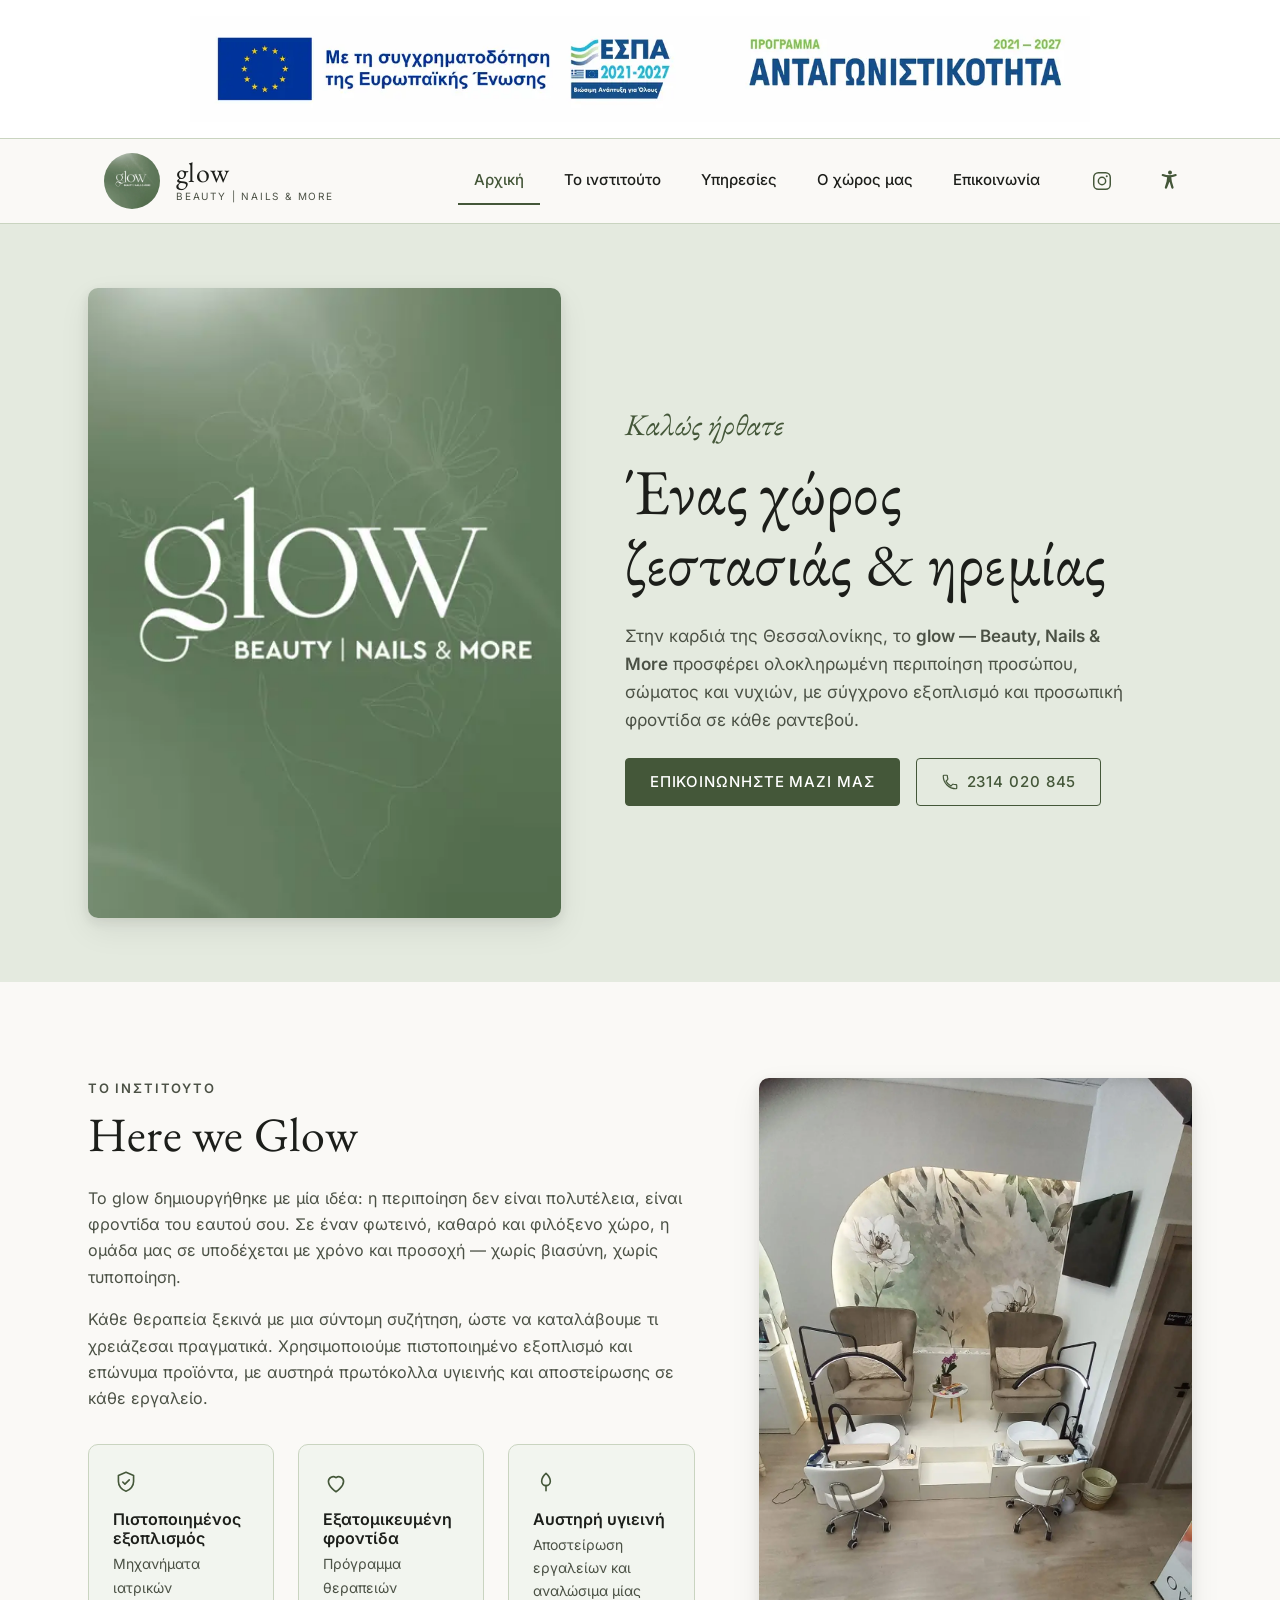
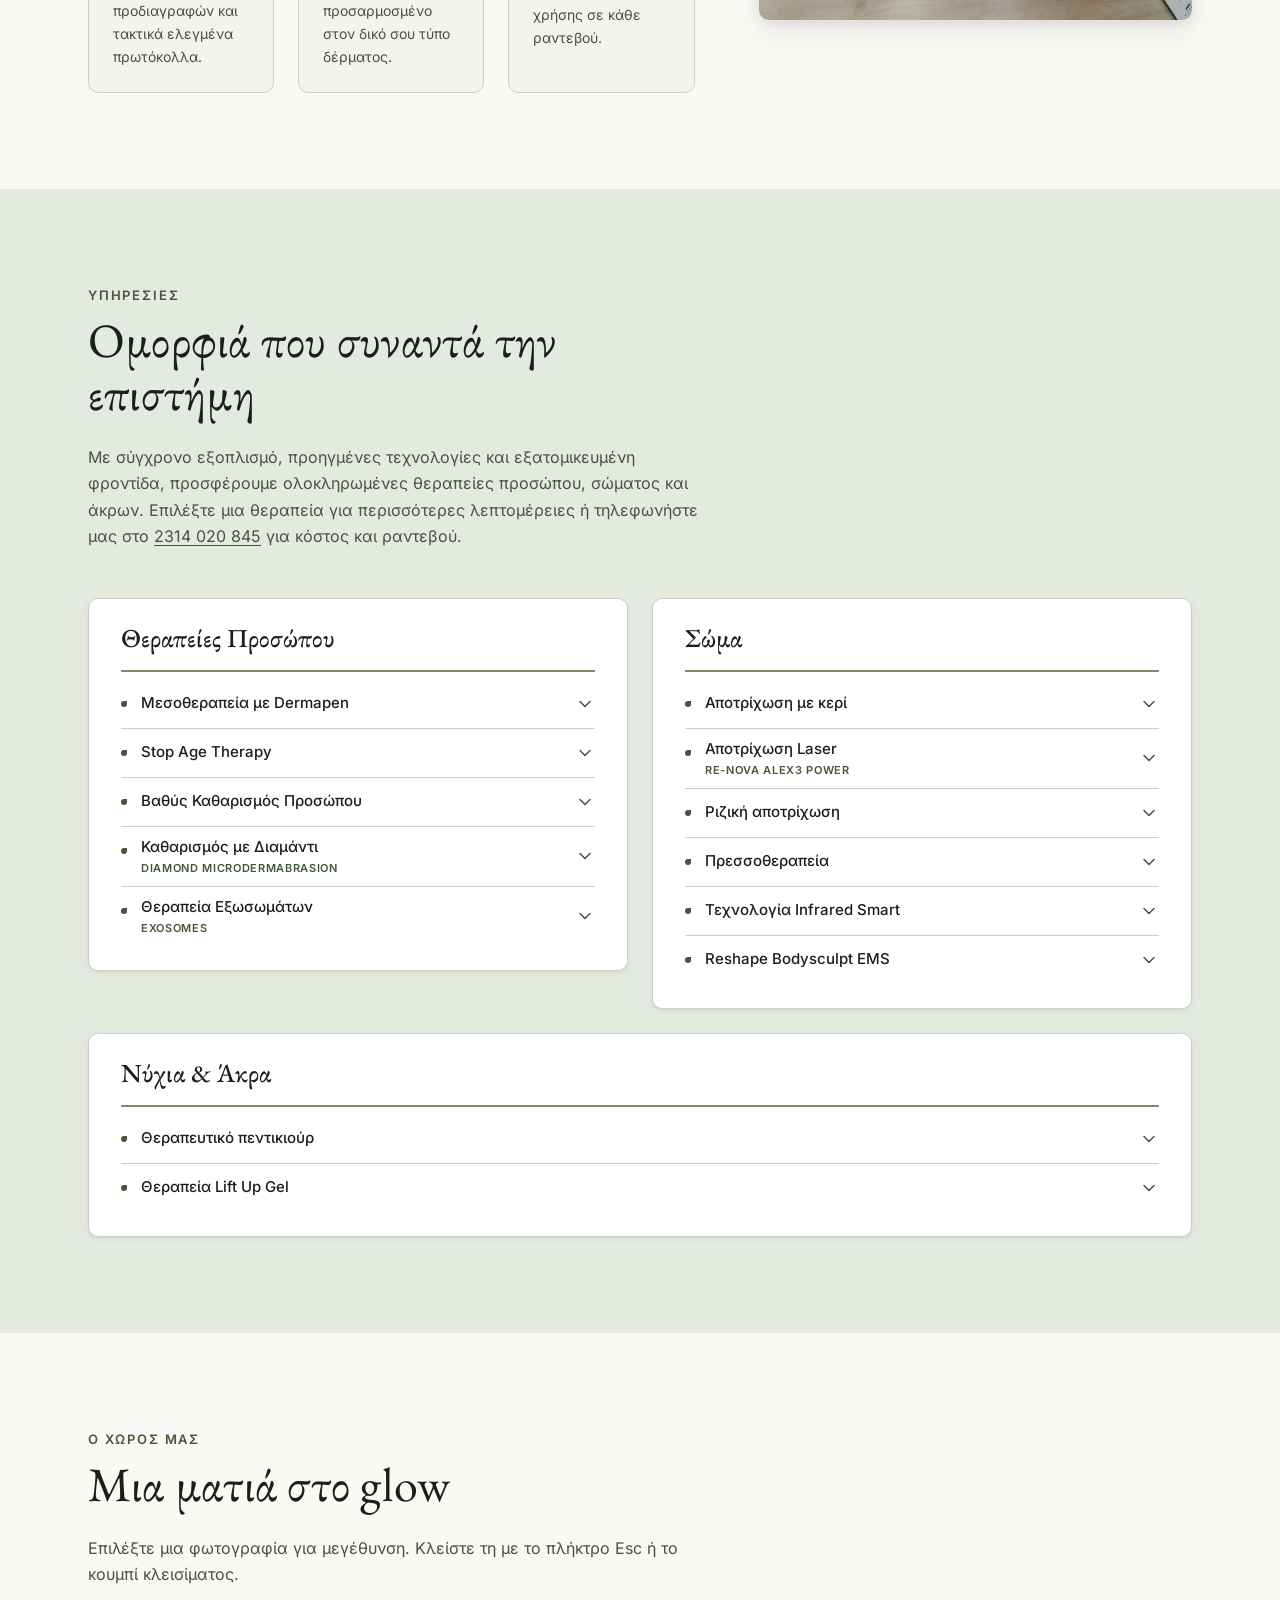
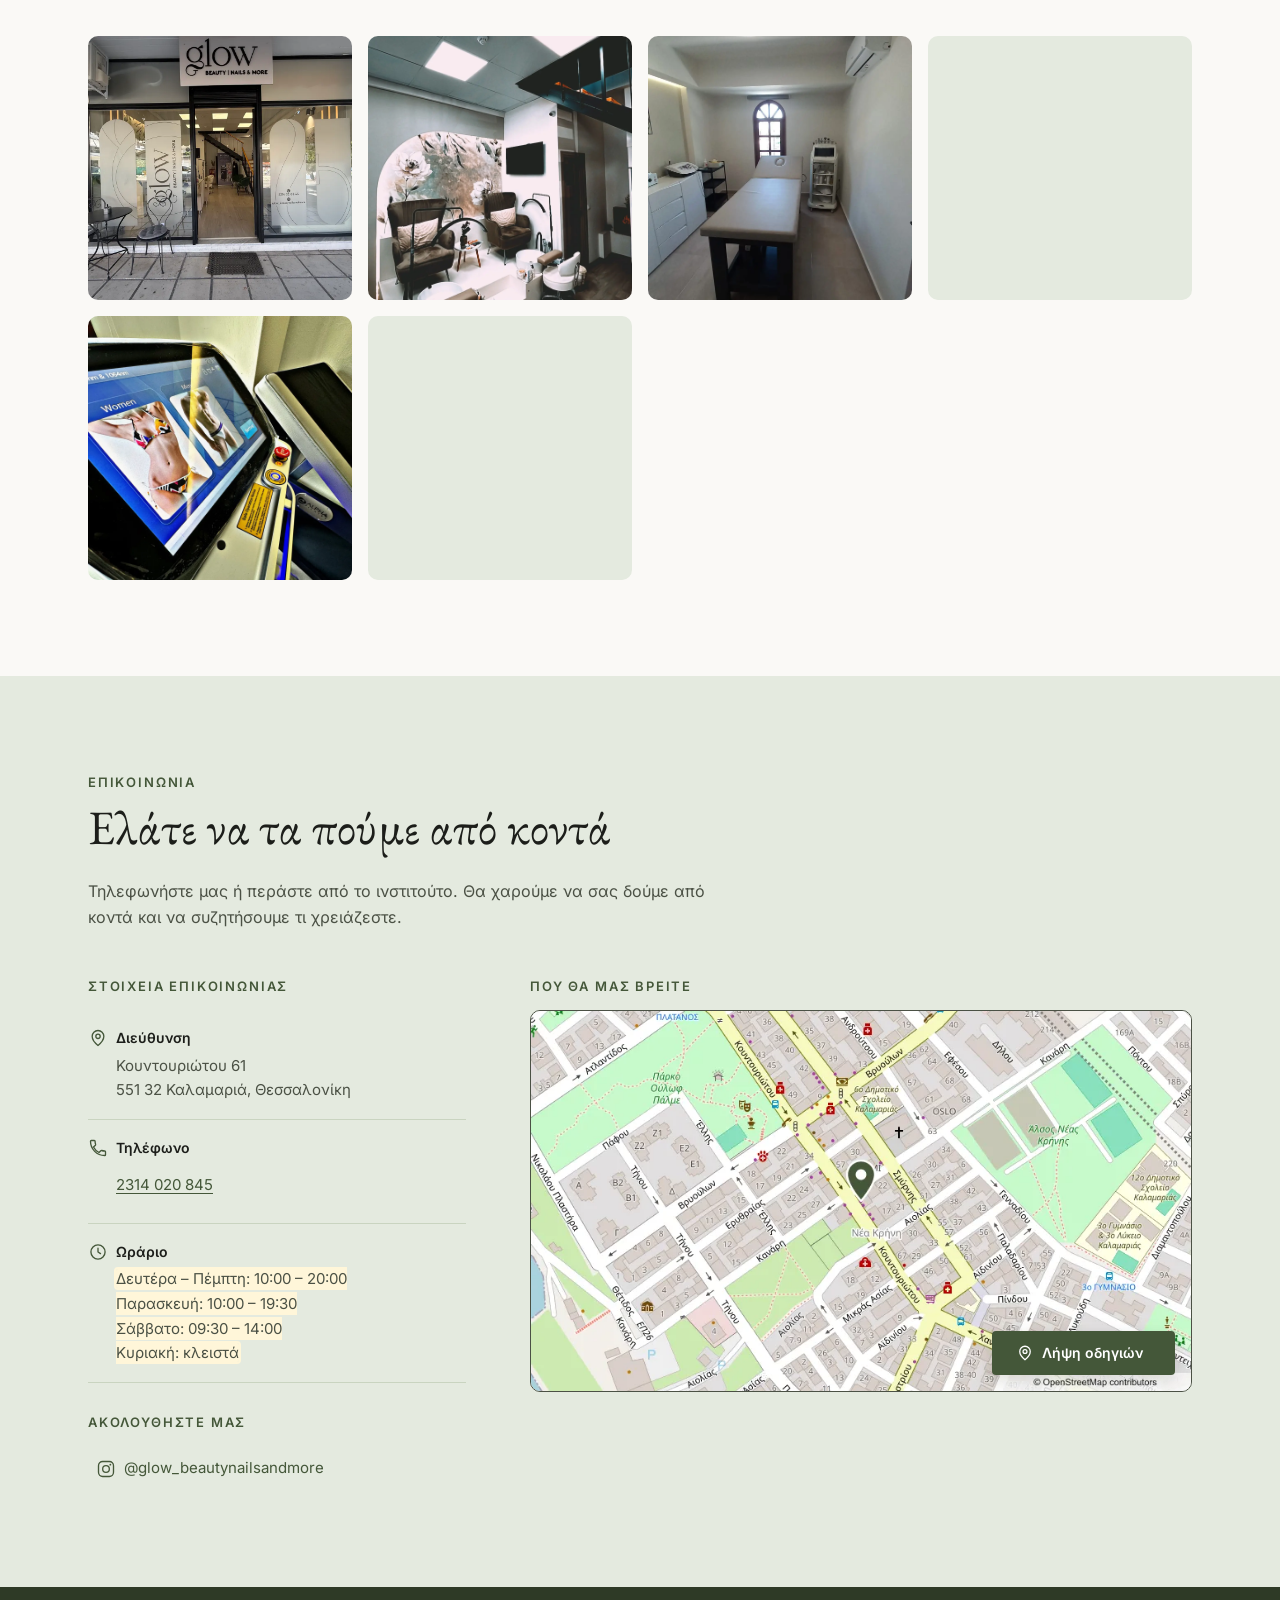
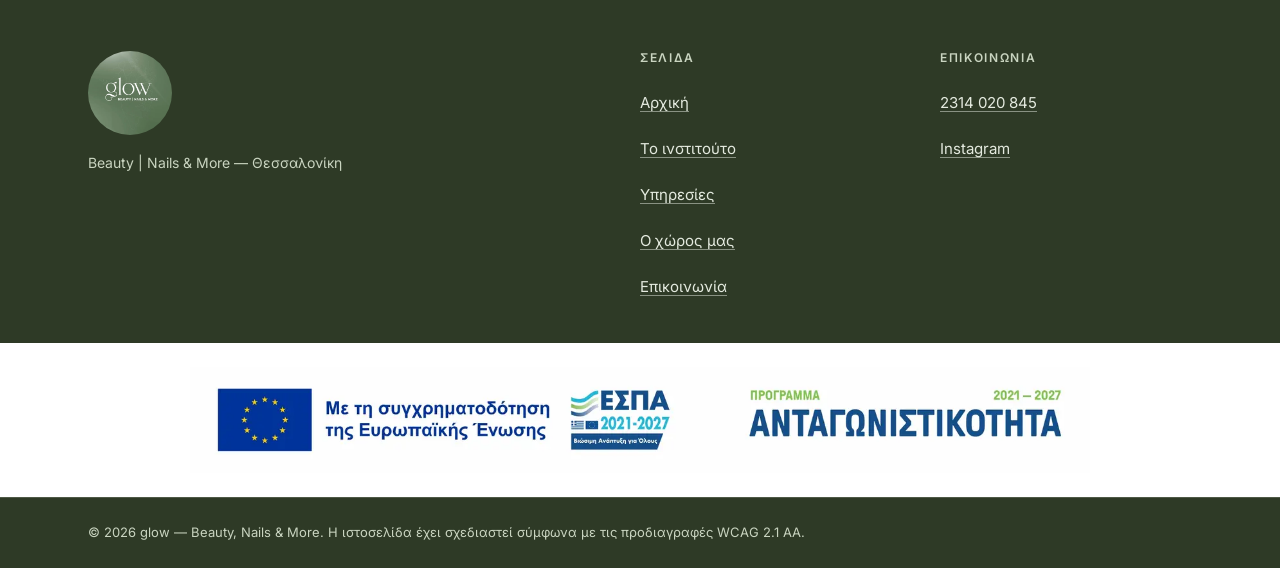
==== commit 09e5dd4b: "Point SEO metadata at the live domain The site is now live at www.glowbeautynails.gr (Cloudflare, HT" ====
--- a/index.html
+++ b/index.html
@@ -7,13 +7,22 @@
 <meta name="description" content="Το glow — Beauty, Nails &amp; More είναι ένας χώρος περιποίησης στη Θεσσαλονίκη. Αποτρίχωση με laser Alexandrite, περιποίηση νυχιών, θεραπείες προσώπου και σώματος.">
 <meta name="theme-color" content="#445739">
 
+<!-- Both www and apex resolve, so this tells search engines which one
+     is the real address and stops them treating it as duplicate. -->
+<link rel="canonical" href="https://www.glowbeautynails.gr/">
+
+<!-- Social previews need absolute URLs — a relative path will not
+     resolve when Facebook/Instagram fetch the page. -->
 <meta property="og:type" content="website">
 <meta property="og:locale" content="el_GR">
+<meta property="og:site_name" content="glow — Beauty, Nails &amp; More">
+<meta property="og:url" content="https://www.glowbeautynails.gr/">
 <meta property="og:title" content="glow — Beauty, Nails &amp; More | Θεσσαλονίκη">
 <meta property="og:description" content="Ένας χώρος ζεστασιάς και ηρεμίας στη Θεσσαλονίκη. Laser, νύχια, πρόσωπο, σώμα.">
-<meta property="og:image" content="assets/img/logo-glow-green.jpg">
+<meta property="og:image" content="https://www.glowbeautynails.gr/assets/img/logo-glow-green.jpg">
 <meta property="og:image:width" content="600">
 <meta property="og:image:height" content="600">
+<meta name="twitter:card" content="summary_large_image">
 
 <link rel="icon" href="assets/img/logo-glow-green.jpg">
 
@@ -29,7 +38,8 @@
   "@context": "https://schema.org",
   "@type": "BeautySalon",
   "name": "glow — Beauty, Nails & More",
-  "image": "assets/img/logo-glow-green.jpg",
+  "url": "https://www.glowbeautynails.gr/",
+  "image": "https://www.glowbeautynails.gr/assets/img/logo-glow-green.jpg",
   "telephone": "+302314020845",
   "address": {
     "@type": "PostalAddress",
